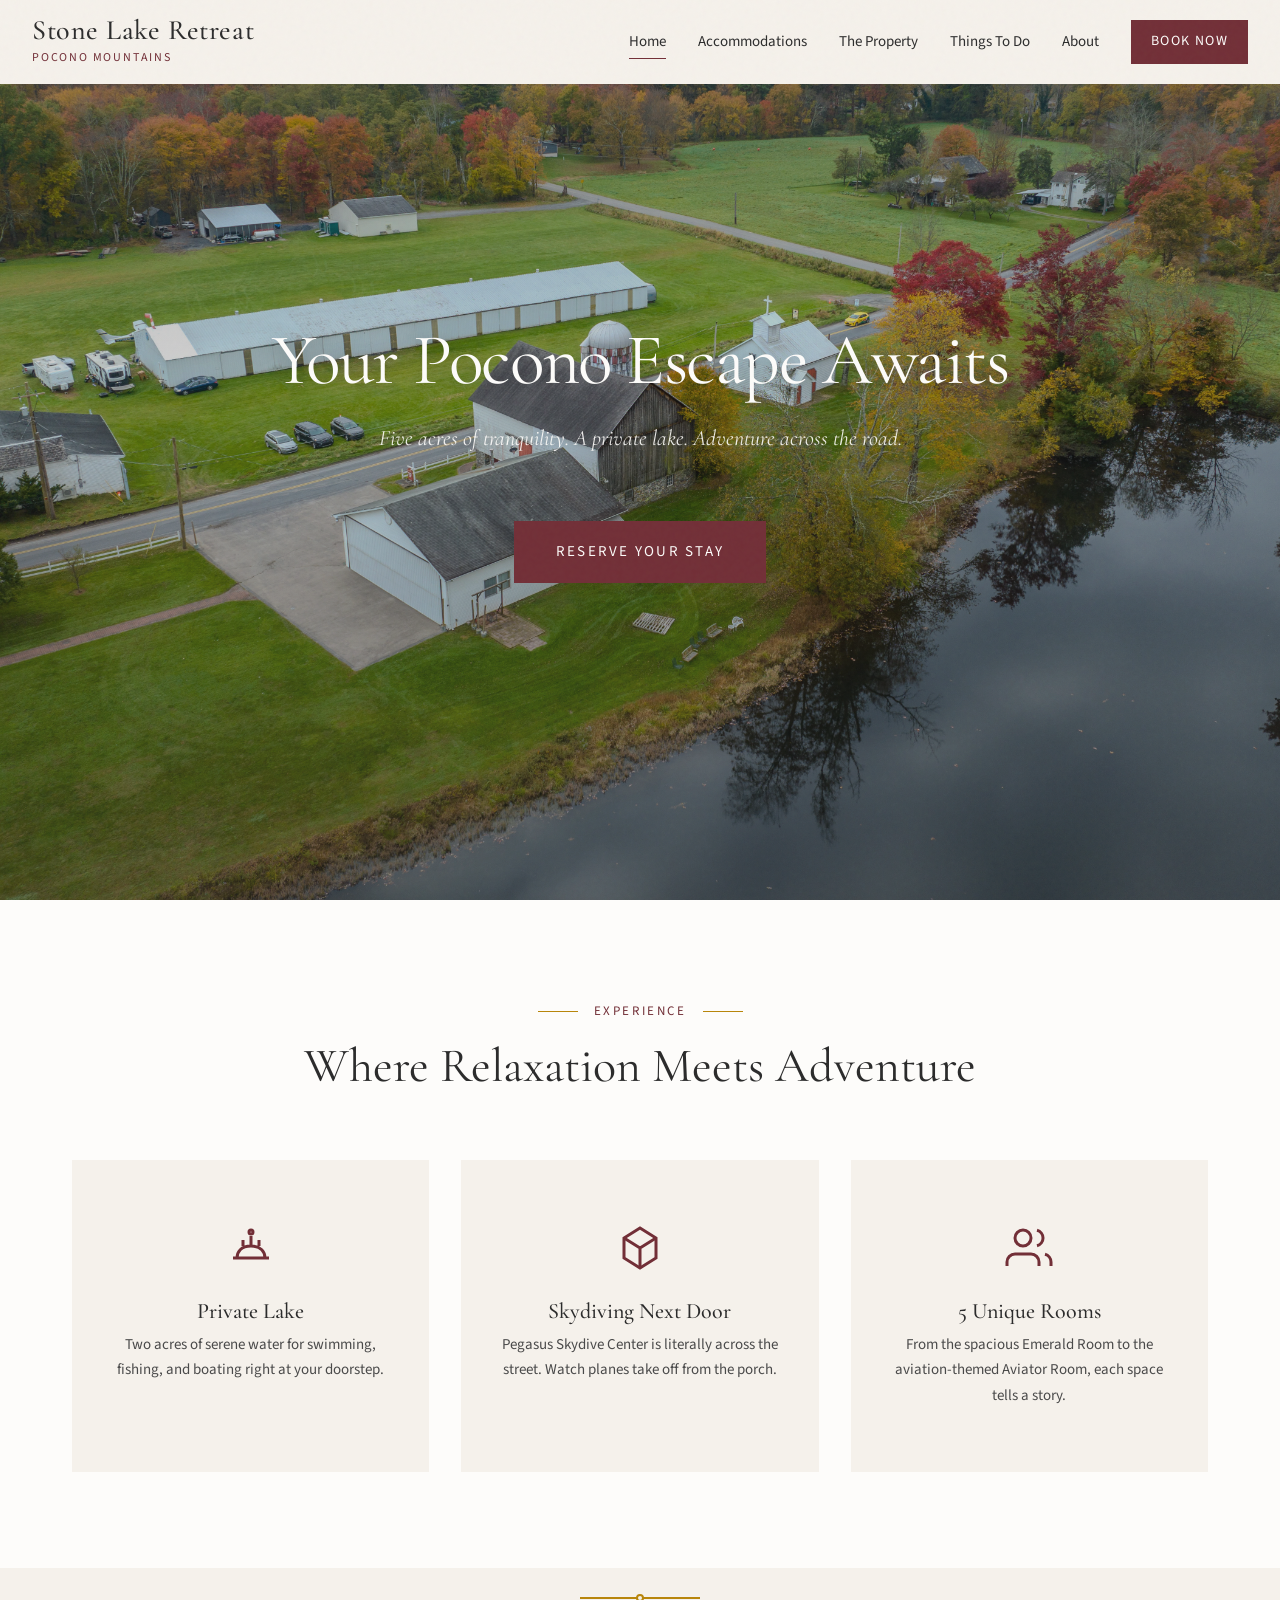
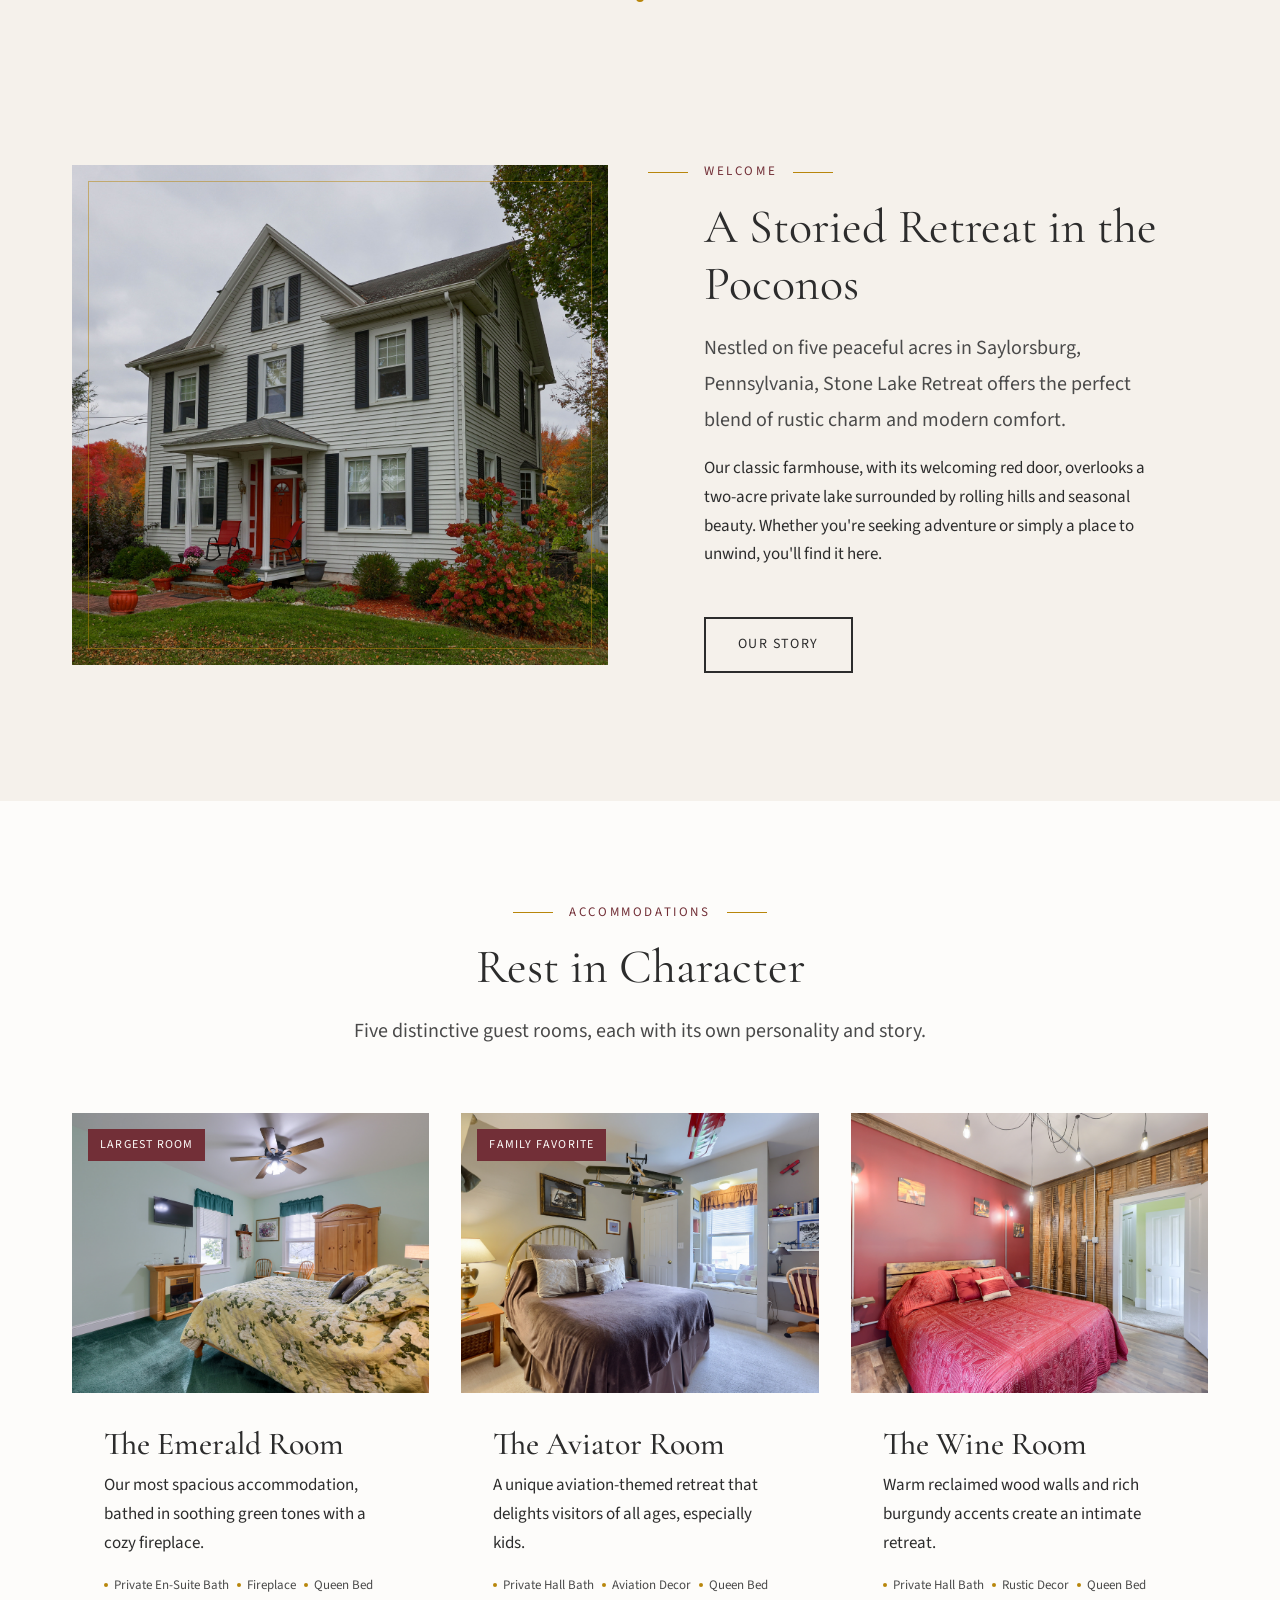
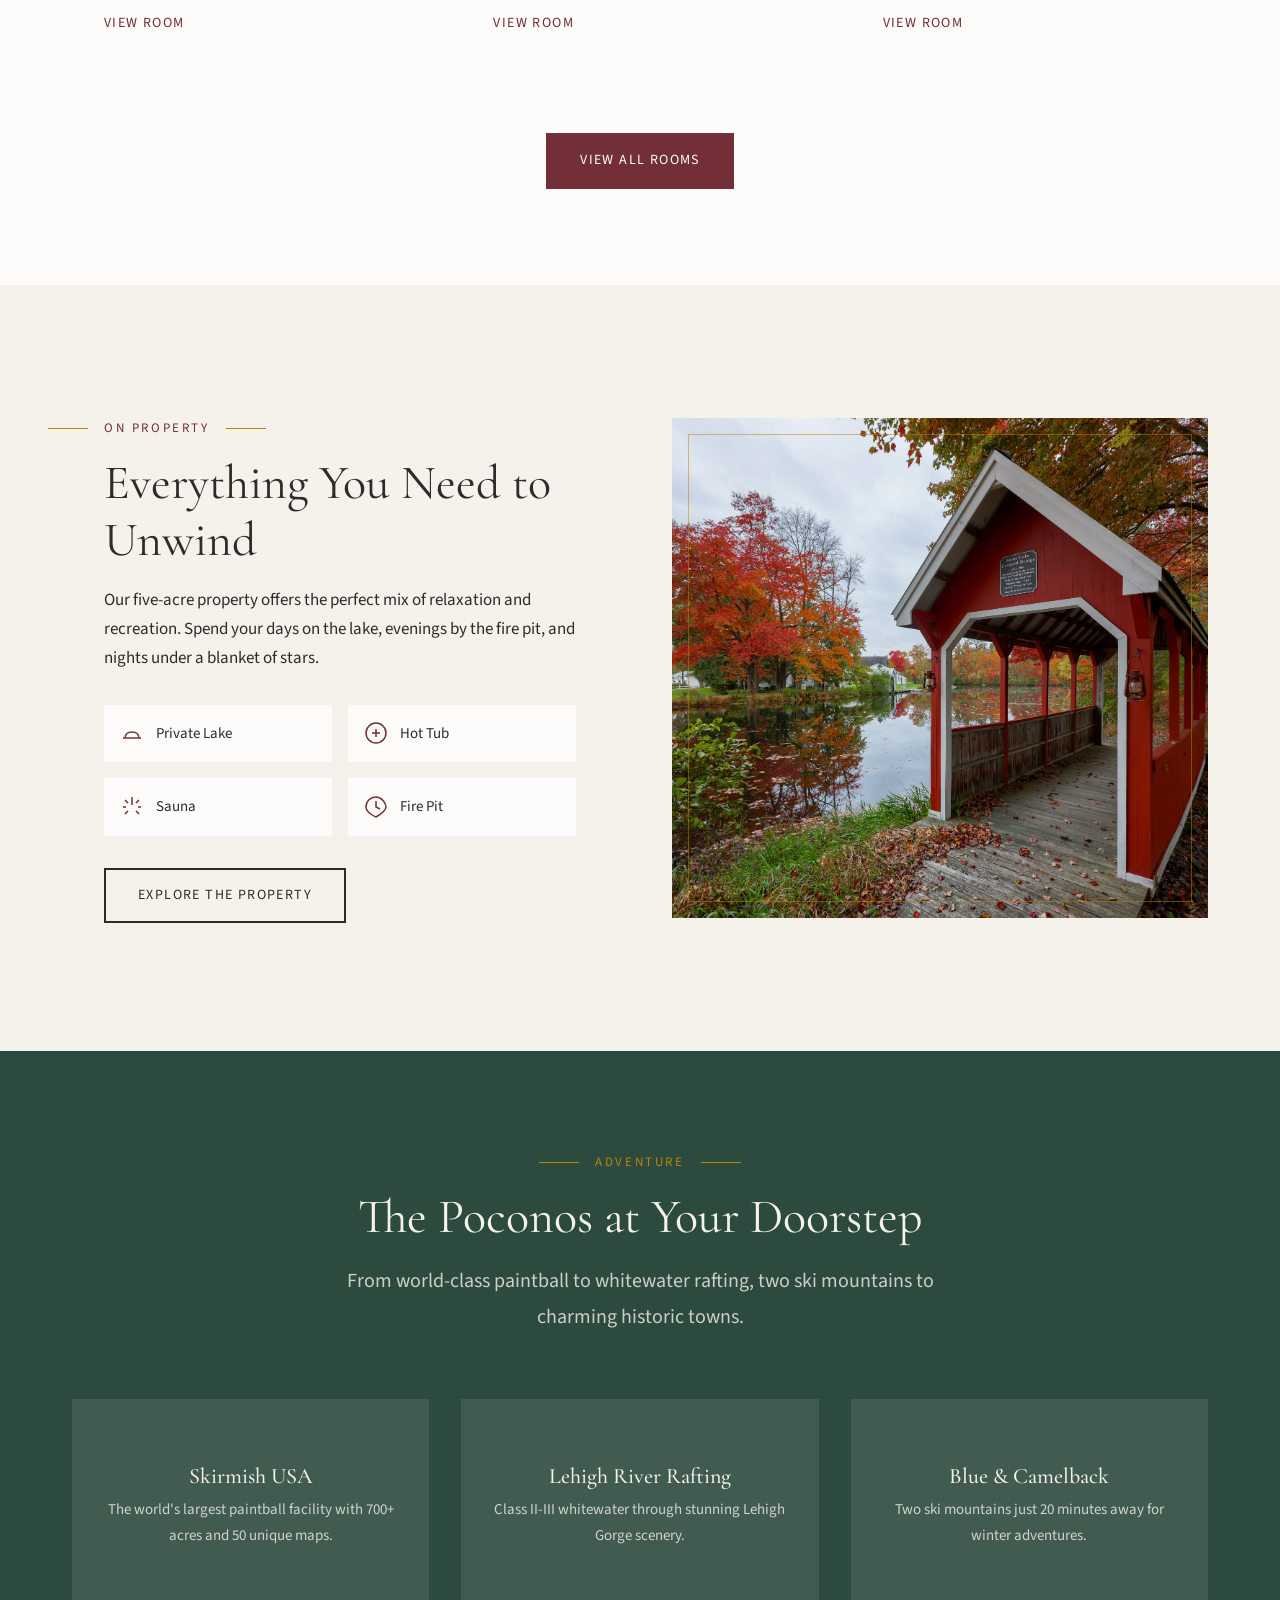
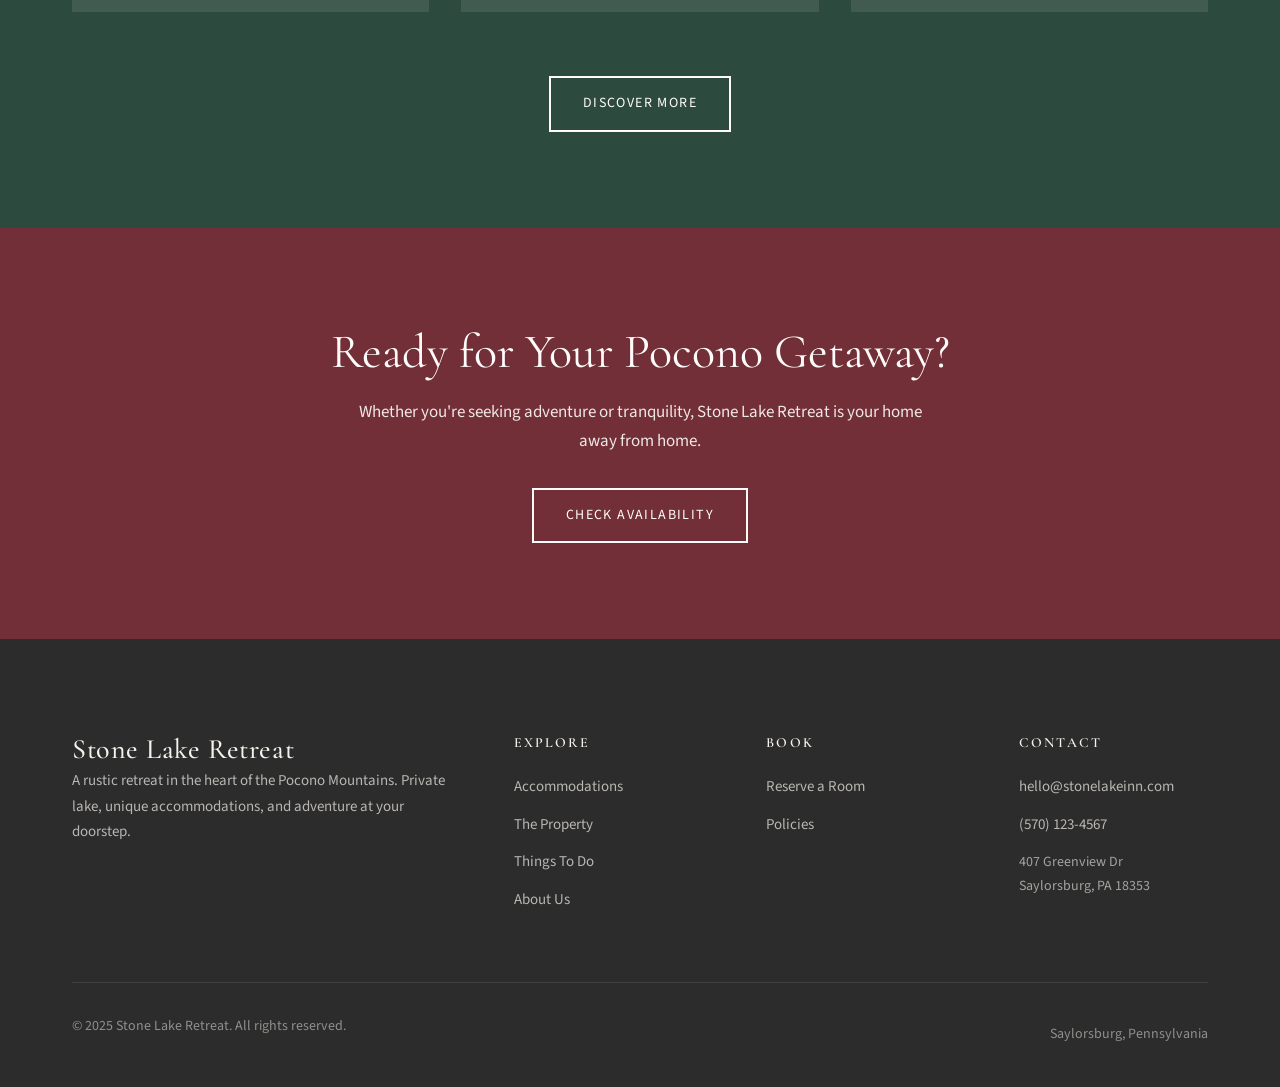
==== index.html @ 1dcf7f30 "Rename to Stone Lake Retreat Updated all references from Stone Lake Inn to Stone Lake Retreat.  Co-A" ====
<!DOCTYPE html>
<html lang="en">
<head>
  <meta charset="UTF-8">
  <meta name="viewport" content="width=device-width, initial-scale=1.0">
  <meta name="description" content="Stone Lake Retreat - A rustic retreat in the Pocono Mountains. Private lake, 5 guest rooms, and adventure at your doorstep. Book your escape today.">
  <title>Stone Lake Retreat | Pocono Mountains Retreat</title>

  <!-- Fonts -->
  <link rel="preconnect" href="https://fonts.googleapis.com">
  <link rel="preconnect" href="https://fonts.gstatic.com" crossorigin>
  <link href="https://fonts.googleapis.com/css2?family=Cormorant+Garamond:ital,wght@0,400;0,500;0,600;1,400;1,500&family=Source+Sans+3:wght@300;400;600&display=swap" rel="stylesheet">

  <!-- Styles -->
  <link rel="stylesheet" href="css/styles.css">

  <!-- Favicon (placeholder) -->
  <link rel="icon" type="image/svg+xml" href="data:image/svg+xml,%3Csvg xmlns='http://www.w3.org/2000/svg' viewBox='0 0 100 100'%3E%3Ccircle cx='50' cy='50' r='40' fill='%23722F37'/%3E%3C/svg%3E">
</head>
<body>

  <!-- Header -->
  <header class="header">
    <div class="header-inner">
      <a href="index.html" class="logo">
        <span class="logo-name">Stone Lake Retreat</span>
        <span class="logo-tagline">Pocono Mountains</span>
      </a>

      <button class="nav-toggle" aria-label="Toggle navigation">
        <span></span>
        <span></span>
        <span></span>
      </button>

      <nav class="nav">
        <a href="index.html" class="nav-link active">Home</a>
        <a href="accommodations.html" class="nav-link">Accommodations</a>
        <a href="property.html" class="nav-link">The Property</a>
        <a href="things-to-do.html" class="nav-link">Things To Do</a>
        <a href="about.html" class="nav-link">About</a>
        <a href="book.html" class="nav-link nav-cta">Book Now</a>
      </nav>
    </div>
  </header>

  <!-- Hero Section -->
  <section class="hero">
    <!-- Replace src with your actual hero image -->
    <img src="images/hero-lake.jpg" alt="Stone Lake Retreat aerial view with private lake and fall foliage" class="hero-image">
    <div class="hero-overlay"></div>

    <div class="hero-content">
      <h1>Your Pocono Escape Awaits</h1>
      <p class="hero-subtitle">Five acres of tranquility. A private lake. Adventure across the road.</p>
      <a href="book.html" class="hero-cta">Reserve Your Stay</a>
    </div>
  </section>

  <!-- Highlights Section -->
  <section class="section highlights">
    <div class="container">
      <div class="section-header reveal">
        <span class="section-label">Experience</span>
        <h2>Where Relaxation Meets Adventure</h2>
      </div>

      <div class="highlights-grid">
        <div class="highlight-card reveal">
          <svg class="highlight-icon" viewBox="0 0 24 24" fill="none" stroke="currentColor" stroke-width="1.5">
            <path d="M3 17h18M5 17c0-3 2-6 7-6s7 3 7 6M8 11V8M12 11V6M16 11V8"/>
            <circle cx="12" cy="4" r="1"/>
          </svg>
          <h3>Private Lake</h3>
          <p>Two acres of serene water for swimming, fishing, and boating right at your doorstep.</p>
        </div>

        <div class="highlight-card reveal">
          <svg class="highlight-icon" viewBox="0 0 24 24" fill="none" stroke="currentColor" stroke-width="1.5">
            <path d="M12 2L4 7v10l8 5 8-5V7l-8-5z"/>
            <path d="M12 22V12M12 12L4 7M12 12l8-5"/>
          </svg>
          <h3>Skydiving Next Door</h3>
          <p>Pegasus Skydive Center is literally across the street. Watch planes take off from the porch.</p>
        </div>

        <div class="highlight-card reveal">
          <svg class="highlight-icon" viewBox="0 0 24 24" fill="none" stroke="currentColor" stroke-width="1.5">
            <path d="M17 21v-2a4 4 0 00-4-4H5a4 4 0 00-4 4v2"/>
            <circle cx="9" cy="7" r="4"/>
            <path d="M23 21v-2a4 4 0 00-3-3.87M16 3.13a4 4 0 010 7.75"/>
          </svg>
          <h3>5 Unique Rooms</h3>
          <p>From the spacious Emerald Room to the aviation-themed Aviator Room, each space tells a story.</p>
        </div>
      </div>
    </div>
  </section>

  <!-- Divider -->
  <div class="divider-wave"></div>

  <!-- About Preview Section -->
  <section class="section">
    <div class="container">
      <div class="two-col">
        <div class="two-col-image reveal">
          <!-- Replace with actual house image -->
          <img src="images/house-front.jpg" alt="Stone Lake Retreat farmhouse with red front door">
        </div>

        <div class="two-col-content reveal">
          <span class="section-label">Welcome</span>
          <h2>A Storied Retreat in the Poconos</h2>
          <p class="lead">Nestled on five peaceful acres in Saylorsburg, Pennsylvania, Stone Lake Retreat offers the perfect blend of rustic charm and modern comfort.</p>
          <p>Our classic farmhouse, with its welcoming red door, overlooks a two-acre private lake surrounded by rolling hills and seasonal beauty. Whether you're seeking adventure or simply a place to unwind, you'll find it here.</p>
          <a href="about.html" class="btn btn-secondary mt-md">Our Story</a>
        </div>
      </div>
    </div>
  </section>

  <!-- Rooms Preview Section -->
  <section class="section" style="background: var(--white);">
    <div class="container">
      <div class="section-header reveal">
        <span class="section-label">Accommodations</span>
        <h2>Rest in Character</h2>
        <p class="lead" style="max-width: 600px; margin: var(--space-sm) auto 0;">Five distinctive guest rooms, each with its own personality and story.</p>
      </div>

      <div class="rooms-grid">
        <!-- Emerald Room -->
        <div class="room-card reveal">
          <div class="room-card-image">
            <img src="images/room-emerald.jpg" alt="The Emerald Room - spacious green-themed room">
            <span class="room-card-badge">Largest Room</span>
          </div>
          <div class="room-card-content">
            <h3>The Emerald Room</h3>
            <p>Our most spacious accommodation, bathed in soothing green tones with a cozy fireplace.</p>
            <div class="room-card-features">
              <span class="room-feature">Private En-Suite Bath</span>
              <span class="room-feature">Fireplace</span>
              <span class="room-feature">Queen Bed</span>
            </div>
            <a href="accommodations.html#emerald" class="room-card-link">View Room</a>
          </div>
        </div>

        <!-- Aviator Room -->
        <div class="room-card reveal">
          <div class="room-card-image">
            <img src="images/room-aviator.jpg" alt="The Aviator Room - aviation-themed room">
            <span class="room-card-badge">Family Favorite</span>
          </div>
          <div class="room-card-content">
            <h3>The Aviator Room</h3>
            <p>A unique aviation-themed retreat that delights visitors of all ages, especially kids.</p>
            <div class="room-card-features">
              <span class="room-feature">Private Hall Bath</span>
              <span class="room-feature">Aviation Decor</span>
              <span class="room-feature">Queen Bed</span>
            </div>
            <a href="accommodations.html#aviator" class="room-card-link">View Room</a>
          </div>
        </div>

        <!-- Wine Room -->
        <div class="room-card reveal">
          <div class="room-card-image">
            <img src="images/room-wine.jpg" alt="The Wine Room - wine-themed room with rustic charm">
          </div>
          <div class="room-card-content">
            <h3>The Wine Room</h3>
            <p>Warm reclaimed wood walls and rich burgundy accents create an intimate retreat.</p>
            <div class="room-card-features">
              <span class="room-feature">Private Hall Bath</span>
              <span class="room-feature">Rustic Decor</span>
              <span class="room-feature">Queen Bed</span>
            </div>
            <a href="accommodations.html#wine" class="room-card-link">View Room</a>
          </div>
        </div>
      </div>

      <div class="text-center mt-lg reveal">
        <a href="accommodations.html" class="btn btn-primary">View All Rooms</a>
      </div>
    </div>
  </section>

  <!-- Amenities Preview -->
  <section class="section">
    <div class="container">
      <div class="two-col" style="direction: rtl;">
        <div class="two-col-image reveal" style="direction: ltr;">
          <!-- Replace with boat dock or lake image -->
          <img src="images/boat-dock.jpg" alt="Red covered boat dock on the private lake">
        </div>

        <div class="two-col-content reveal" style="direction: ltr;">
          <span class="section-label">On Property</span>
          <h2>Everything You Need to Unwind</h2>
          <p>Our five-acre property offers the perfect mix of relaxation and recreation. Spend your days on the lake, evenings by the fire pit, and nights under a blanket of stars.</p>

          <div class="amenities-grid mt-md" style="grid-template-columns: 1fr 1fr;">
            <div class="amenity-item">
              <svg viewBox="0 0 24 24" fill="none" stroke="currentColor" stroke-width="1.5">
                <path d="M3 17h18M5 17c0-3 2-6 7-6s7 3 7 6"/>
              </svg>
              <span>Private Lake</span>
            </div>
            <div class="amenity-item">
              <svg viewBox="0 0 24 24" fill="none" stroke="currentColor" stroke-width="1.5">
                <circle cx="12" cy="12" r="10"/>
                <path d="M8 12h8M12 8v8"/>
              </svg>
              <span>Hot Tub</span>
            </div>
            <div class="amenity-item">
              <svg viewBox="0 0 24 24" fill="none" stroke="currentColor" stroke-width="1.5">
                <path d="M12 2v8M5 5l3 3M19 5l-3 3M3 12h3M18 12h3M5 19l3-3M19 19l-3-3"/>
              </svg>
              <span>Sauna</span>
            </div>
            <div class="amenity-item">
              <svg viewBox="0 0 24 24" fill="none" stroke="currentColor" stroke-width="1.5">
                <path d="M12 2C6.48 2 2 6 2 12s10 10 10 10 10-6 10-10S17.52 2 12 2z"/>
                <path d="M12 6v6l4 2"/>
              </svg>
              <span>Fire Pit</span>
            </div>
          </div>

          <a href="property.html" class="btn btn-secondary mt-md">Explore the Property</a>
        </div>
      </div>
    </div>
  </section>

  <!-- Things To Do Preview -->
  <section class="section" style="background: var(--forest); color: var(--cream);">
    <div class="container">
      <div class="section-header reveal">
        <span class="section-label" style="color: var(--gold);">Adventure</span>
        <h2 style="color: var(--cream);">The Poconos at Your Doorstep</h2>
        <p class="lead" style="color: rgba(245,241,235,0.8); max-width: 600px; margin: var(--space-sm) auto 0;">From world-class paintball to whitewater rafting, two ski mountains to charming historic towns.</p>
      </div>

      <div class="highlights-grid reveal">
        <div class="highlight-card" style="background: rgba(245,241,235,0.1);">
          <h3 style="color: var(--cream);">Skirmish USA</h3>
          <p style="color: rgba(245,241,235,0.8);">The world's largest paintball facility with 700+ acres and 50 unique maps.</p>
        </div>
        <div class="highlight-card" style="background: rgba(245,241,235,0.1);">
          <h3 style="color: var(--cream);">Lehigh River Rafting</h3>
          <p style="color: rgba(245,241,235,0.8);">Class II-III whitewater through stunning Lehigh Gorge scenery.</p>
        </div>
        <div class="highlight-card" style="background: rgba(245,241,235,0.1);">
          <h3 style="color: var(--cream);">Blue & Camelback</h3>
          <p style="color: rgba(245,241,235,0.8);">Two ski mountains just 20 minutes away for winter adventures.</p>
        </div>
      </div>

      <div class="text-center mt-lg reveal">
        <a href="things-to-do.html" class="btn btn-outline-white">Discover More</a>
      </div>
    </div>
  </section>

  <!-- CTA Banner -->
  <section class="cta-banner">
    <div class="container reveal">
      <h2>Ready for Your Pocono Getaway?</h2>
      <p>Whether you're seeking adventure or tranquility, Stone Lake Retreat is your home away from home.</p>
      <a href="book.html" class="btn btn-outline-white">Check Availability</a>
    </div>
  </section>

  <!-- Footer -->
  <footer class="footer">
    <div class="container">
      <div class="footer-grid">
        <div class="footer-brand">
          <span class="logo-name">Stone Lake Retreat</span>
          <p>A rustic retreat in the heart of the Pocono Mountains. Private lake, unique accommodations, and adventure at your doorstep.</p>
        </div>

        <div class="footer-col">
          <h4>Explore</h4>
          <a href="accommodations.html">Accommodations</a>
          <a href="property.html">The Property</a>
          <a href="things-to-do.html">Things To Do</a>
          <a href="about.html">About Us</a>
        </div>

        <div class="footer-col">
          <h4>Book</h4>
          <a href="book.html">Reserve a Room</a>
          <a href="book.html#policies">Policies</a>
        </div>

        <div class="footer-col">
          <h4>Contact</h4>
          <a href="mailto:hello@stonelakeinn.com">hello@stonelakeinn.com</a>
          <a href="tel:+15701234567">(570) 123-4567</a>
          <p style="margin-top: 0.5rem; font-size: 0.875rem; color: rgba(245,241,235,0.6);">
            407 Greenview Dr<br>
            Saylorsburg, PA 18353
          </p>
        </div>
      </div>

      <div class="footer-bottom">
        <p>&copy; 2025 Stone Lake Retreat. All rights reserved.</p>
        <p>Saylorsburg, Pennsylvania</p>
      </div>
    </div>
  </footer>

  <!-- Scripts -->
  <script src="js/main.js"></script>
</body>
</html>
---- css/styles.css ----
/* ============================================
   STONE LAKE INN - Main Stylesheet
   A rustic, refined B&B in the Poconos
   ============================================ */

/* ---------- CSS Custom Properties ---------- */
:root {
  /* Colors */
  --burgundy: #722F37;
  --burgundy-dark: #5a252c;
  --burgundy-light: #8a3a44;
  --forest: #2D4A3E;
  --forest-light: #3d6352;
  --cream: #F5F1EB;
  --cream-dark: #E8E2D9;
  --charcoal: #2C2C2C;
  --charcoal-light: #4a4a4a;
  --gold: #B8860B;
  --gold-light: #d4a017;
  --white: #FDFCFA;

  /* Typography */
  --font-display: 'Cormorant Garamond', Georgia, serif;
  --font-body: 'Source Sans 3', -apple-system, sans-serif;

  /* Spacing */
  --space-xs: 0.5rem;
  --space-sm: 1rem;
  --space-md: 2rem;
  --space-lg: 4rem;
  --space-xl: 6rem;
  --space-2xl: 8rem;

  /* Transitions */
  --transition-fast: 0.2s ease;
  --transition-medium: 0.4s ease;
  --transition-slow: 0.6s ease;

  /* Shadows */
  --shadow-subtle: 0 2px 8px rgba(44, 44, 44, 0.08);
  --shadow-medium: 0 4px 20px rgba(44, 44, 44, 0.12);
  --shadow-strong: 0 8px 40px rgba(44, 44, 44, 0.16);
}

/* ---------- Reset & Base ---------- */
*, *::before, *::after {
  box-sizing: border-box;
  margin: 0;
  padding: 0;
}

html {
  scroll-behavior: smooth;
  font-size: 16px;
}

body {
  font-family: var(--font-body);
  font-size: 1.0625rem;
  line-height: 1.7;
  color: var(--charcoal);
  background-color: var(--cream);
  -webkit-font-smoothing: antialiased;
  -moz-osx-font-smoothing: grayscale;
}

/* Subtle paper texture overlay */
body::before {
  content: '';
  position: fixed;
  top: 0;
  left: 0;
  width: 100%;
  height: 100%;
  pointer-events: none;
  opacity: 0.03;
  z-index: 9999;
  background-image: url("data:image/svg+xml,%3Csvg viewBox='0 0 200 200' xmlns='http://www.w3.org/2000/svg'%3E%3Cfilter id='noise'%3E%3CfeTurbulence type='fractalNoise' baseFrequency='0.85' numOctaves='4' stitchTiles='stitch'/%3E%3C/filter%3E%3Crect width='100%' height='100%' filter='url(%23noise)'/%3E%3C/svg%3E");
}

img {
  max-width: 100%;
  height: auto;
  display: block;
}

a {
  color: var(--burgundy);
  text-decoration: none;
  transition: color var(--transition-fast);
}

a:hover {
  color: var(--burgundy-dark);
}

/* ---------- Typography ---------- */
h1, h2, h3, h4, h5, h6 {
  font-family: var(--font-display);
  font-weight: 500;
  line-height: 1.2;
  color: var(--charcoal);
}

h1 {
  font-size: clamp(2.5rem, 6vw, 4.5rem);
  font-weight: 400;
  letter-spacing: -0.02em;
}

h2 {
  font-size: clamp(2rem, 4vw, 3rem);
  font-weight: 400;
}

h3 {
  font-size: clamp(1.5rem, 3vw, 2rem);
}

h4 {
  font-size: 1.25rem;
  font-weight: 600;
}

p {
  margin-bottom: 1rem;
}

p:last-child {
  margin-bottom: 0;
}

.lead {
  font-size: 1.25rem;
  line-height: 1.8;
  color: var(--charcoal-light);
}

.small {
  font-size: 0.875rem;
}

.accent-text {
  font-family: var(--font-display);
  font-style: italic;
  color: var(--burgundy);
}

/* ---------- Layout Utilities ---------- */
.container {
  width: 100%;
  max-width: 1200px;
  margin: 0 auto;
  padding: 0 var(--space-md);
}

.container-narrow {
  max-width: 800px;
}

.container-wide {
  max-width: 1400px;
}

.section {
  padding: var(--space-xl) 0;
}

.section-lg {
  padding: var(--space-2xl) 0;
}

/* ---------- Header & Navigation ---------- */
.header {
  position: fixed;
  top: 0;
  left: 0;
  right: 0;
  z-index: 1000;
  background: var(--cream);
  transition: all var(--transition-medium);
}

.header.scrolled {
  background: rgba(245, 241, 235, 0.95);
  backdrop-filter: blur(10px);
  box-shadow: var(--shadow-subtle);
}

.header-inner {
  display: flex;
  align-items: center;
  justify-content: space-between;
  padding: var(--space-sm) var(--space-md);
  max-width: 1400px;
  margin: 0 auto;
}

.logo {
  display: flex;
  flex-direction: column;
  text-decoration: none;
}

.logo-name {
  font-family: var(--font-display);
  font-size: 1.75rem;
  font-weight: 500;
  color: var(--charcoal);
  letter-spacing: 0.02em;
  line-height: 1;
}

.logo-tagline {
  font-size: 0.75rem;
  text-transform: uppercase;
  letter-spacing: 0.15em;
  color: var(--burgundy);
  margin-top: 0.25rem;
}

.nav {
  display: flex;
  align-items: center;
  gap: var(--space-md);
}

.nav-link {
  font-size: 0.9375rem;
  color: var(--charcoal);
  text-decoration: none;
  position: relative;
  padding: 0.25rem 0;
}

.nav-link::after {
  content: '';
  position: absolute;
  bottom: 0;
  left: 0;
  width: 0;
  height: 1px;
  background: var(--burgundy);
  transition: width var(--transition-medium);
}

.nav-link:hover::after,
.nav-link.active::after {
  width: 100%;
}

.nav-link:hover {
  color: var(--burgundy);
}

.nav-cta {
  background: var(--burgundy);
  color: var(--white) !important;
  padding: 0.625rem 1.25rem;
  font-size: 0.875rem;
  text-transform: uppercase;
  letter-spacing: 0.1em;
  transition: all var(--transition-fast);
}

.nav-cta::after {
  display: none;
}

.nav-cta:hover {
  background: var(--burgundy-dark);
  color: var(--white) !important;
}

/* Mobile Navigation */
.nav-toggle {
  display: none;
  flex-direction: column;
  gap: 5px;
  background: none;
  border: none;
  cursor: pointer;
  padding: 0.5rem;
}

.nav-toggle span {
  width: 24px;
  height: 2px;
  background: var(--charcoal);
  transition: all var(--transition-fast);
}

@media (max-width: 900px) {
  .nav-toggle {
    display: flex;
  }

  .nav {
    position: fixed;
    top: 0;
    right: -100%;
    width: 280px;
    height: 100vh;
    background: var(--cream);
    flex-direction: column;
    justify-content: center;
    gap: var(--space-md);
    transition: right var(--transition-medium);
    box-shadow: var(--shadow-strong);
  }

  .nav.active {
    right: 0;
  }

  .nav-link {
    font-size: 1.25rem;
  }
}

/* ---------- Hero Section ---------- */
.hero {
  position: relative;
  min-height: 100vh;
  display: flex;
  align-items: center;
  justify-content: center;
  overflow: hidden;
  background: var(--charcoal);
}

.hero-image {
  position: absolute;
  top: 0;
  left: 0;
  width: 100%;
  height: 100%;
  object-fit: cover;
  opacity: 0.85;
}

.hero-overlay {
  position: absolute;
  top: 0;
  left: 0;
  width: 100%;
  height: 100%;
  background: linear-gradient(
    to bottom,
    rgba(44, 44, 44, 0.3) 0%,
    rgba(44, 44, 44, 0.1) 40%,
    rgba(44, 44, 44, 0.4) 100%
  );
}

.hero-content {
  position: relative;
  z-index: 10;
  text-align: center;
  color: var(--white);
  padding: var(--space-md);
  max-width: 900px;
}

.hero-content h1 {
  color: var(--white);
  margin-bottom: var(--space-sm);
  text-shadow: 0 2px 20px rgba(0, 0, 0, 0.3);
}

.hero-subtitle {
  font-family: var(--font-display);
  font-size: 1.375rem;
  font-style: italic;
  opacity: 0.9;
  margin-bottom: var(--space-lg);
}

.hero-cta {
  display: inline-block;
  background: var(--burgundy);
  color: var(--white);
  padding: 1rem 2.5rem;
  font-size: 0.9375rem;
  text-transform: uppercase;
  letter-spacing: 0.15em;
  transition: all var(--transition-fast);
  border: 2px solid var(--burgundy);
}

.hero-cta:hover {
  background: transparent;
  color: var(--white);
  border-color: var(--white);
}

/* Page Hero (smaller) */
.page-hero {
  min-height: 50vh;
  padding-top: 80px;
}

.page-hero .hero-content {
  padding-top: var(--space-lg);
}

/* ---------- Section Divider (Lake Wave) ---------- */
.divider-wave {
  width: 100%;
  height: 60px;
  background: var(--cream);
  position: relative;
  overflow: hidden;
}

.divider-wave::before {
  content: '';
  position: absolute;
  top: 50%;
  left: 50%;
  transform: translate(-50%, -50%);
  width: 120px;
  height: 2px;
  background: var(--gold);
}

.divider-wave::after {
  content: '';
  position: absolute;
  top: 50%;
  left: 50%;
  transform: translate(-50%, -50%);
  width: 8px;
  height: 8px;
  background: var(--cream);
  border: 2px solid var(--gold);
  border-radius: 50%;
}

/* Decorative line with text */
.section-header {
  text-align: center;
  margin-bottom: var(--space-lg);
}

.section-label {
  display: inline-block;
  font-size: 0.8125rem;
  text-transform: uppercase;
  letter-spacing: 0.2em;
  color: var(--burgundy);
  margin-bottom: var(--space-sm);
  position: relative;
}

.section-label::before,
.section-label::after {
  content: '';
  position: absolute;
  top: 50%;
  width: 40px;
  height: 1px;
  background: var(--gold);
}

.section-label::before {
  right: calc(100% + 1rem);
}

.section-label::after {
  left: calc(100% + 1rem);
}

/* ---------- Highlights Grid ---------- */
.highlights {
  background: var(--white);
}

.highlights-grid {
  display: grid;
  grid-template-columns: repeat(3, 1fr);
  gap: var(--space-md);
}

@media (max-width: 768px) {
  .highlights-grid {
    grid-template-columns: 1fr;
  }
}

.highlight-card {
  text-align: center;
  padding: var(--space-lg) var(--space-md);
  background: var(--cream);
  transition: all var(--transition-medium);
}

.highlight-card:hover {
  transform: translateY(-4px);
  box-shadow: var(--shadow-medium);
}

.highlight-icon {
  width: 48px;
  height: 48px;
  margin: 0 auto var(--space-sm);
  color: var(--burgundy);
}

.highlight-card h3 {
  font-size: 1.375rem;
  margin-bottom: var(--space-xs);
}

.highlight-card p {
  color: var(--charcoal-light);
  font-size: 0.9375rem;
}

/* ---------- Two Column Section ---------- */
.two-col {
  display: grid;
  grid-template-columns: 1fr 1fr;
  gap: var(--space-lg);
  align-items: center;
}

@media (max-width: 900px) {
  .two-col {
    grid-template-columns: 1fr;
  }
}

.two-col-image {
  position: relative;
  overflow: hidden;
}

.two-col-image img {
  width: 100%;
  height: 500px;
  object-fit: cover;
}

.two-col-image::after {
  content: '';
  position: absolute;
  top: var(--space-sm);
  left: var(--space-sm);
  right: var(--space-sm);
  bottom: var(--space-sm);
  border: 1px solid var(--gold);
  pointer-events: none;
  opacity: 0.5;
}

.two-col-content {
  padding: var(--space-md);
}

.two-col-content h2 {
  margin-bottom: var(--space-sm);
}

/* ---------- Room Cards ---------- */
.rooms-grid {
  display: grid;
  grid-template-columns: repeat(auto-fit, minmax(350px, 1fr));
  gap: var(--space-md);
}

.room-card {
  background: var(--white);
  overflow: hidden;
  transition: all var(--transition-medium);
  position: relative;
}

.room-card:hover {
  box-shadow: var(--shadow-strong);
}

.room-card-image {
  position: relative;
  height: 280px;
  overflow: hidden;
}

.room-card-image img {
  width: 100%;
  height: 100%;
  object-fit: cover;
  transition: transform var(--transition-slow);
}

.room-card:hover .room-card-image img {
  transform: scale(1.05);
}

.room-card-badge {
  position: absolute;
  top: var(--space-sm);
  left: var(--space-sm);
  background: var(--burgundy);
  color: var(--white);
  font-size: 0.75rem;
  text-transform: uppercase;
  letter-spacing: 0.1em;
  padding: 0.375rem 0.75rem;
}

.room-card-content {
  padding: var(--space-md);
}

.room-card h3 {
  margin-bottom: var(--space-xs);
}

.room-card-features {
  display: flex;
  flex-wrap: wrap;
  gap: var(--space-xs);
  margin-top: var(--space-sm);
}

.room-feature {
  font-size: 0.8125rem;
  color: var(--charcoal-light);
  display: flex;
  align-items: center;
  gap: 0.375rem;
}

.room-feature::before {
  content: '';
  width: 4px;
  height: 4px;
  background: var(--gold);
  border-radius: 50%;
}

.room-card-link {
  display: inline-block;
  margin-top: var(--space-sm);
  font-size: 0.875rem;
  text-transform: uppercase;
  letter-spacing: 0.1em;
  color: var(--burgundy);
  border-bottom: 1px solid transparent;
}

.room-card-link:hover {
  border-bottom-color: var(--burgundy);
}

/* ---------- Image Gallery ---------- */
.gallery-grid {
  display: grid;
  grid-template-columns: repeat(3, 1fr);
  gap: var(--space-sm);
}

@media (max-width: 768px) {
  .gallery-grid {
    grid-template-columns: repeat(2, 1fr);
  }
}

.gallery-item {
  position: relative;
  aspect-ratio: 4/3;
  overflow: hidden;
  cursor: pointer;
}

.gallery-item.featured {
  grid-column: span 2;
  grid-row: span 2;
  aspect-ratio: auto;
}

.gallery-item img {
  width: 100%;
  height: 100%;
  object-fit: cover;
  transition: transform var(--transition-slow);
}

.gallery-item:hover img {
  transform: scale(1.08);
}

.gallery-item-overlay {
  position: absolute;
  inset: 0;
  background: rgba(114, 47, 55, 0.8);
  display: flex;
  align-items: center;
  justify-content: center;
  opacity: 0;
  transition: opacity var(--transition-medium);
}

.gallery-item:hover .gallery-item-overlay {
  opacity: 1;
}

.gallery-item-overlay span {
  color: var(--white);
  font-family: var(--font-display);
  font-size: 1.25rem;
  font-style: italic;
}

/* ---------- Activities Section ---------- */
.activities-list {
  display: grid;
  grid-template-columns: repeat(2, 1fr);
  gap: var(--space-md);
}

@media (max-width: 768px) {
  .activities-list {
    grid-template-columns: 1fr;
  }
}

.activity-item {
  display: flex;
  gap: var(--space-md);
  padding: var(--space-md);
  background: var(--white);
  transition: all var(--transition-medium);
}

.activity-item:hover {
  box-shadow: var(--shadow-medium);
}

.activity-icon {
  flex-shrink: 0;
  width: 60px;
  height: 60px;
  background: var(--cream);
  display: flex;
  align-items: center;
  justify-content: center;
  color: var(--burgundy);
}

.activity-content h4 {
  margin-bottom: 0.25rem;
}

.activity-content p {
  font-size: 0.9375rem;
  color: var(--charcoal-light);
}

.activity-distance {
  font-size: 0.8125rem;
  color: var(--forest);
  font-weight: 600;
  margin-top: 0.5rem;
}

/* ---------- Booking Form ---------- */
.booking-section {
  background: var(--white);
}

.booking-form {
  max-width: 700px;
  margin: 0 auto;
}

.form-row {
  display: grid;
  grid-template-columns: 1fr 1fr;
  gap: var(--space-md);
}

@media (max-width: 600px) {
  .form-row {
    grid-template-columns: 1fr;
  }
}

.form-group {
  margin-bottom: var(--space-md);
}

.form-group label {
  display: block;
  font-size: 0.875rem;
  text-transform: uppercase;
  letter-spacing: 0.1em;
  margin-bottom: 0.5rem;
  color: var(--charcoal);
}

.form-group input,
.form-group select,
.form-group textarea {
  width: 100%;
  padding: 0.875rem 1rem;
  font-family: var(--font-body);
  font-size: 1rem;
  border: 1px solid var(--cream-dark);
  background: var(--cream);
  color: var(--charcoal);
  transition: all var(--transition-fast);
}

.form-group input:focus,
.form-group select:focus,
.form-group textarea:focus {
  outline: none;
  border-color: var(--burgundy);
  background: var(--white);
}

.form-group textarea {
  min-height: 150px;
  resize: vertical;
}

.form-submit {
  display: inline-block;
  background: var(--burgundy);
  color: var(--white);
  padding: 1rem 3rem;
  font-family: var(--font-body);
  font-size: 0.9375rem;
  text-transform: uppercase;
  letter-spacing: 0.15em;
  border: 2px solid var(--burgundy);
  cursor: pointer;
  transition: all var(--transition-fast);
}

.form-submit:hover {
  background: transparent;
  color: var(--burgundy);
}

/* ---------- Amenities List ---------- */
.amenities-grid {
  display: grid;
  grid-template-columns: repeat(4, 1fr);
  gap: var(--space-sm);
}

@media (max-width: 900px) {
  .amenities-grid {
    grid-template-columns: repeat(2, 1fr);
  }
}

.amenity-item {
  display: flex;
  align-items: center;
  gap: 0.75rem;
  padding: var(--space-sm);
  background: var(--white);
}

.amenity-item svg {
  width: 24px;
  height: 24px;
  color: var(--burgundy);
  flex-shrink: 0;
}

.amenity-item span {
  font-size: 0.9375rem;
}

/* ---------- FAQ Accordion ---------- */
.faq-list {
  max-width: 800px;
  margin: 0 auto;
}

.faq-item {
  border-bottom: 1px solid var(--cream-dark);
}

.faq-question {
  width: 100%;
  display: flex;
  justify-content: space-between;
  align-items: center;
  padding: var(--space-md) 0;
  background: none;
  border: none;
  cursor: pointer;
  text-align: left;
  font-family: var(--font-display);
  font-size: 1.25rem;
  color: var(--charcoal);
  transition: color var(--transition-fast);
}

.faq-question:hover {
  color: var(--burgundy);
}

.faq-question svg {
  width: 20px;
  height: 20px;
  transition: transform var(--transition-fast);
}

.faq-item.active .faq-question svg {
  transform: rotate(45deg);
}

.faq-answer {
  max-height: 0;
  overflow: hidden;
  transition: max-height var(--transition-medium);
}

.faq-item.active .faq-answer {
  max-height: 500px;
}

.faq-answer-inner {
  padding-bottom: var(--space-md);
  color: var(--charcoal-light);
}

/* ---------- Contact Info ---------- */
.contact-grid {
  display: grid;
  grid-template-columns: 1fr 1fr;
  gap: var(--space-lg);
}

@media (max-width: 768px) {
  .contact-grid {
    grid-template-columns: 1fr;
  }
}

.contact-info-item {
  display: flex;
  gap: var(--space-sm);
  margin-bottom: var(--space-md);
}

.contact-info-item svg {
  width: 24px;
  height: 24px;
  color: var(--burgundy);
  flex-shrink: 0;
  margin-top: 0.25rem;
}

.contact-info-item h4 {
  margin-bottom: 0.25rem;
}

.contact-info-item p,
.contact-info-item a {
  color: var(--charcoal-light);
}

/* ---------- Footer ---------- */
.footer {
  background: var(--charcoal);
  color: var(--cream);
  padding: var(--space-xl) 0 var(--space-md);
}

.footer-grid {
  display: grid;
  grid-template-columns: 2fr 1fr 1fr 1fr;
  gap: var(--space-lg);
  margin-bottom: var(--space-lg);
}

@media (max-width: 900px) {
  .footer-grid {
    grid-template-columns: 1fr 1fr;
  }
}

@media (max-width: 600px) {
  .footer-grid {
    grid-template-columns: 1fr;
  }
}

.footer-brand .logo-name {
  color: var(--cream);
  margin-bottom: var(--space-sm);
}

.footer-brand p {
  color: rgba(245, 241, 235, 0.7);
  font-size: 0.9375rem;
}

.footer-col h4 {
  color: var(--cream);
  font-size: 0.875rem;
  text-transform: uppercase;
  letter-spacing: 0.15em;
  margin-bottom: var(--space-sm);
}

.footer-col a {
  display: block;
  color: rgba(245, 241, 235, 0.7);
  padding: 0.375rem 0;
  font-size: 0.9375rem;
  transition: color var(--transition-fast);
}

.footer-col a:hover {
  color: var(--cream);
}

.footer-bottom {
  padding-top: var(--space-md);
  border-top: 1px solid rgba(245, 241, 235, 0.1);
  display: flex;
  justify-content: space-between;
  align-items: center;
  flex-wrap: wrap;
  gap: var(--space-sm);
}

.footer-bottom p {
  font-size: 0.875rem;
  color: rgba(245, 241, 235, 0.5);
}

/* ---------- Buttons ---------- */
.btn {
  display: inline-block;
  padding: 0.875rem 2rem;
  font-size: 0.875rem;
  text-transform: uppercase;
  letter-spacing: 0.1em;
  text-decoration: none;
  transition: all var(--transition-fast);
  cursor: pointer;
  border: none;
}

.btn-primary {
  background: var(--burgundy);
  color: var(--white);
  border: 2px solid var(--burgundy);
}

.btn-primary:hover {
  background: transparent;
  color: var(--burgundy);
}

.btn-secondary {
  background: transparent;
  color: var(--charcoal);
  border: 2px solid var(--charcoal);
}

.btn-secondary:hover {
  background: var(--charcoal);
  color: var(--white);
}

.btn-outline-white {
  background: transparent;
  color: var(--white);
  border: 2px solid var(--white);
}

.btn-outline-white:hover {
  background: var(--white);
  color: var(--charcoal);
}

/* ---------- Utility Classes ---------- */
.text-center { text-align: center; }
.text-left { text-align: left; }
.text-right { text-align: right; }

.mb-0 { margin-bottom: 0; }
.mb-sm { margin-bottom: var(--space-sm); }
.mb-md { margin-bottom: var(--space-md); }
.mb-lg { margin-bottom: var(--space-lg); }

.mt-0 { margin-top: 0; }
.mt-sm { margin-top: var(--space-sm); }
.mt-md { margin-top: var(--space-md); }
.mt-lg { margin-top: var(--space-lg); }

/* ---------- Image Placeholder ---------- */
.img-placeholder {
  background: linear-gradient(135deg, var(--cream-dark) 0%, var(--cream) 100%);
  display: flex;
  align-items: center;
  justify-content: center;
  color: var(--charcoal-light);
  font-size: 0.875rem;
  text-transform: uppercase;
  letter-spacing: 0.1em;
}

/* ---------- Animations ---------- */
@keyframes fadeInUp {
  from {
    opacity: 0;
    transform: translateY(30px);
  }
  to {
    opacity: 1;
    transform: translateY(0);
  }
}

@keyframes fadeIn {
  from { opacity: 0; }
  to { opacity: 1; }
}

.animate-fade-in {
  animation: fadeIn 0.8s ease forwards;
}

.animate-fade-in-up {
  animation: fadeInUp 0.8s ease forwards;
}

.animate-delay-1 { animation-delay: 0.1s; }
.animate-delay-2 { animation-delay: 0.2s; }
.animate-delay-3 { animation-delay: 0.3s; }
.animate-delay-4 { animation-delay: 0.4s; }

/* Scroll reveal */
.reveal {
  opacity: 0;
  transform: translateY(30px);
  transition: all 0.8s ease;
}

.reveal.visible {
  opacity: 1;
  transform: translateY(0);
}

/* ---------- Room Detail Page ---------- */
.room-detail-hero {
  display: grid;
  grid-template-columns: 1.5fr 1fr;
  gap: var(--space-md);
  margin-bottom: var(--space-lg);
}

@media (max-width: 900px) {
  .room-detail-hero {
    grid-template-columns: 1fr;
  }
}

.room-main-image {
  aspect-ratio: 4/3;
  overflow: hidden;
}

.room-main-image img {
  width: 100%;
  height: 100%;
  object-fit: cover;
}

.room-thumbnails {
  display: grid;
  grid-template-columns: 1fr 1fr;
  gap: var(--space-sm);
}

.room-thumbnail {
  aspect-ratio: 4/3;
  overflow: hidden;
  cursor: pointer;
}

.room-thumbnail img {
  width: 100%;
  height: 100%;
  object-fit: cover;
  transition: transform var(--transition-medium);
}

.room-thumbnail:hover img {
  transform: scale(1.05);
}

/* ---------- CTA Banner ---------- */
.cta-banner {
  background: var(--burgundy);
  color: var(--white);
  text-align: center;
  padding: var(--space-xl) var(--space-md);
}

.cta-banner h2 {
  color: var(--white);
  margin-bottom: var(--space-sm);
}

.cta-banner p {
  opacity: 0.9;
  max-width: 600px;
  margin: 0 auto var(--space-md);
}

/* ---------- Map Section ---------- */
.map-container {
  height: 400px;
  background: var(--cream-dark);
  position: relative;
}

.map-container iframe {
  width: 100%;
  height: 100%;
  border: none;
}

/* ---------- Print Styles ---------- */
@media print {
  .header,
  .footer,
  .nav-toggle {
    display: none;
  }

  body {
    background: white;
  }

  .hero {
    min-height: auto;
    padding: 2rem;
  }
}
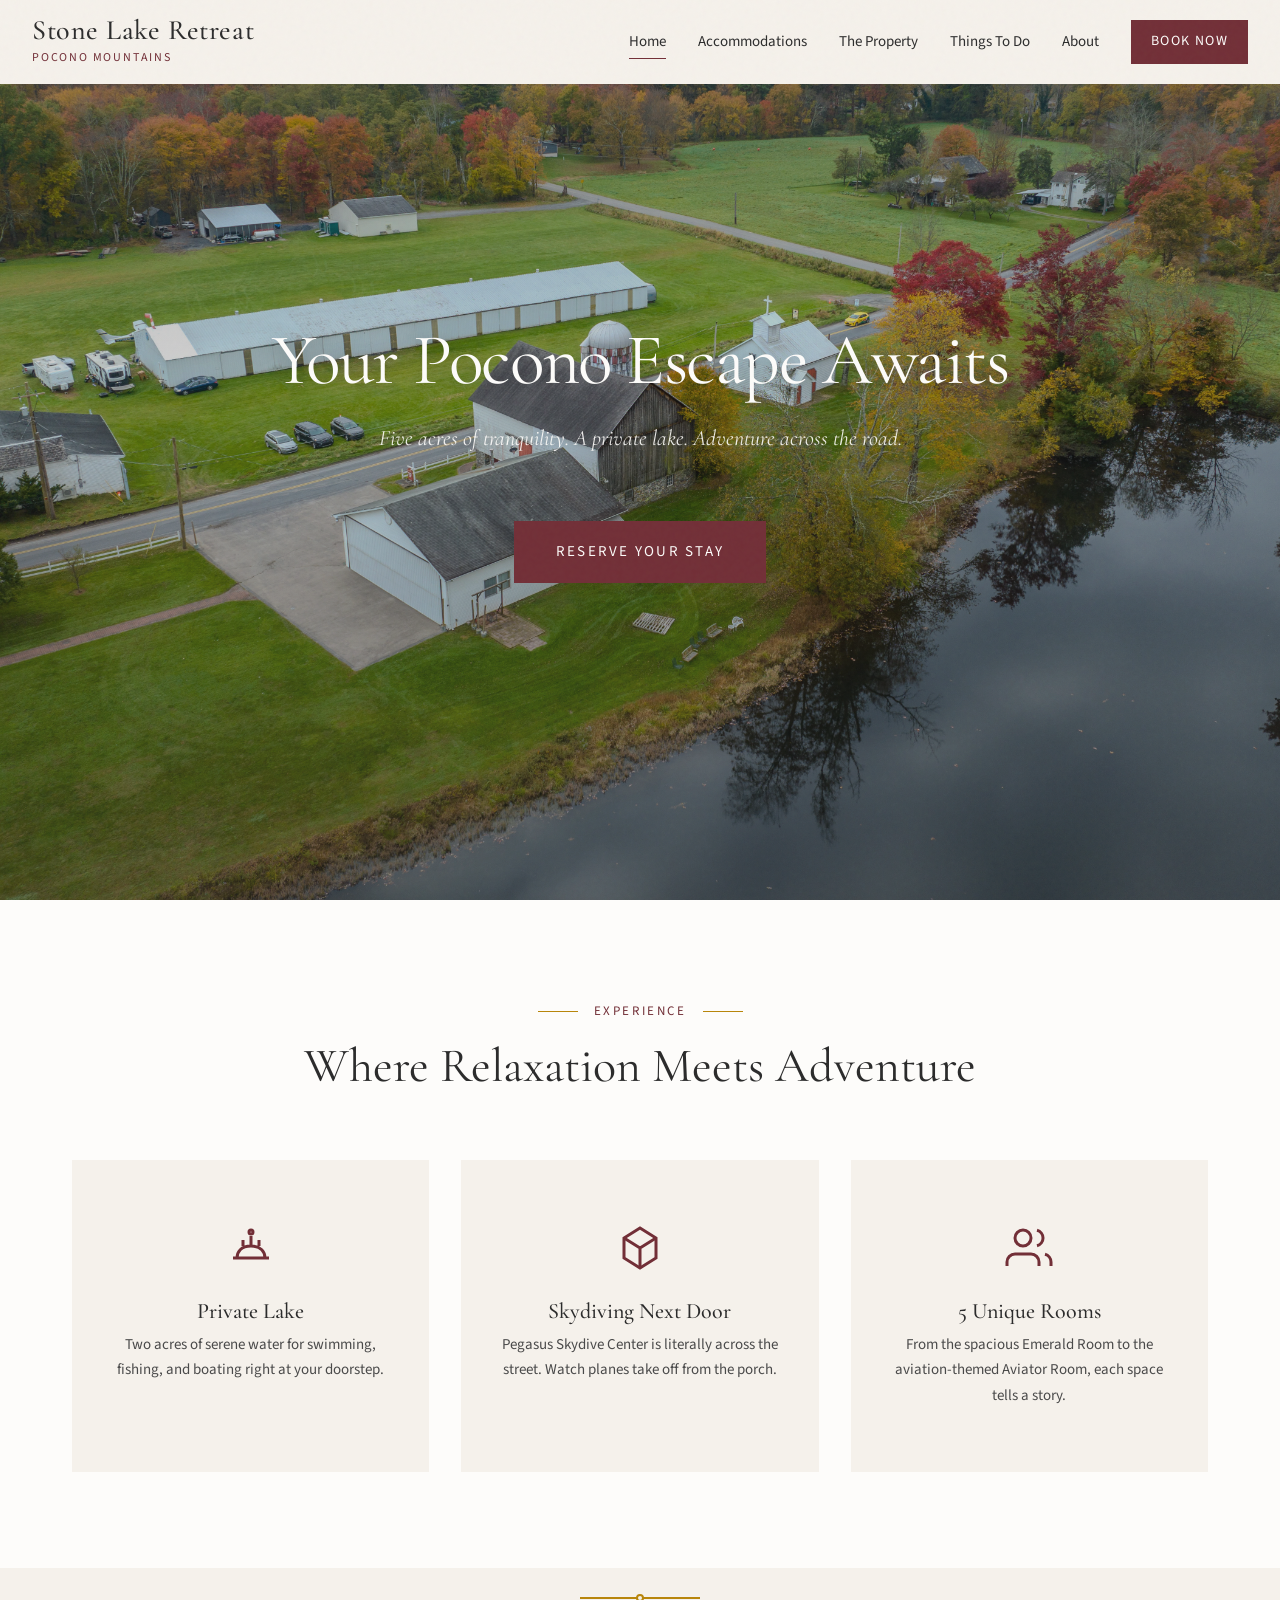
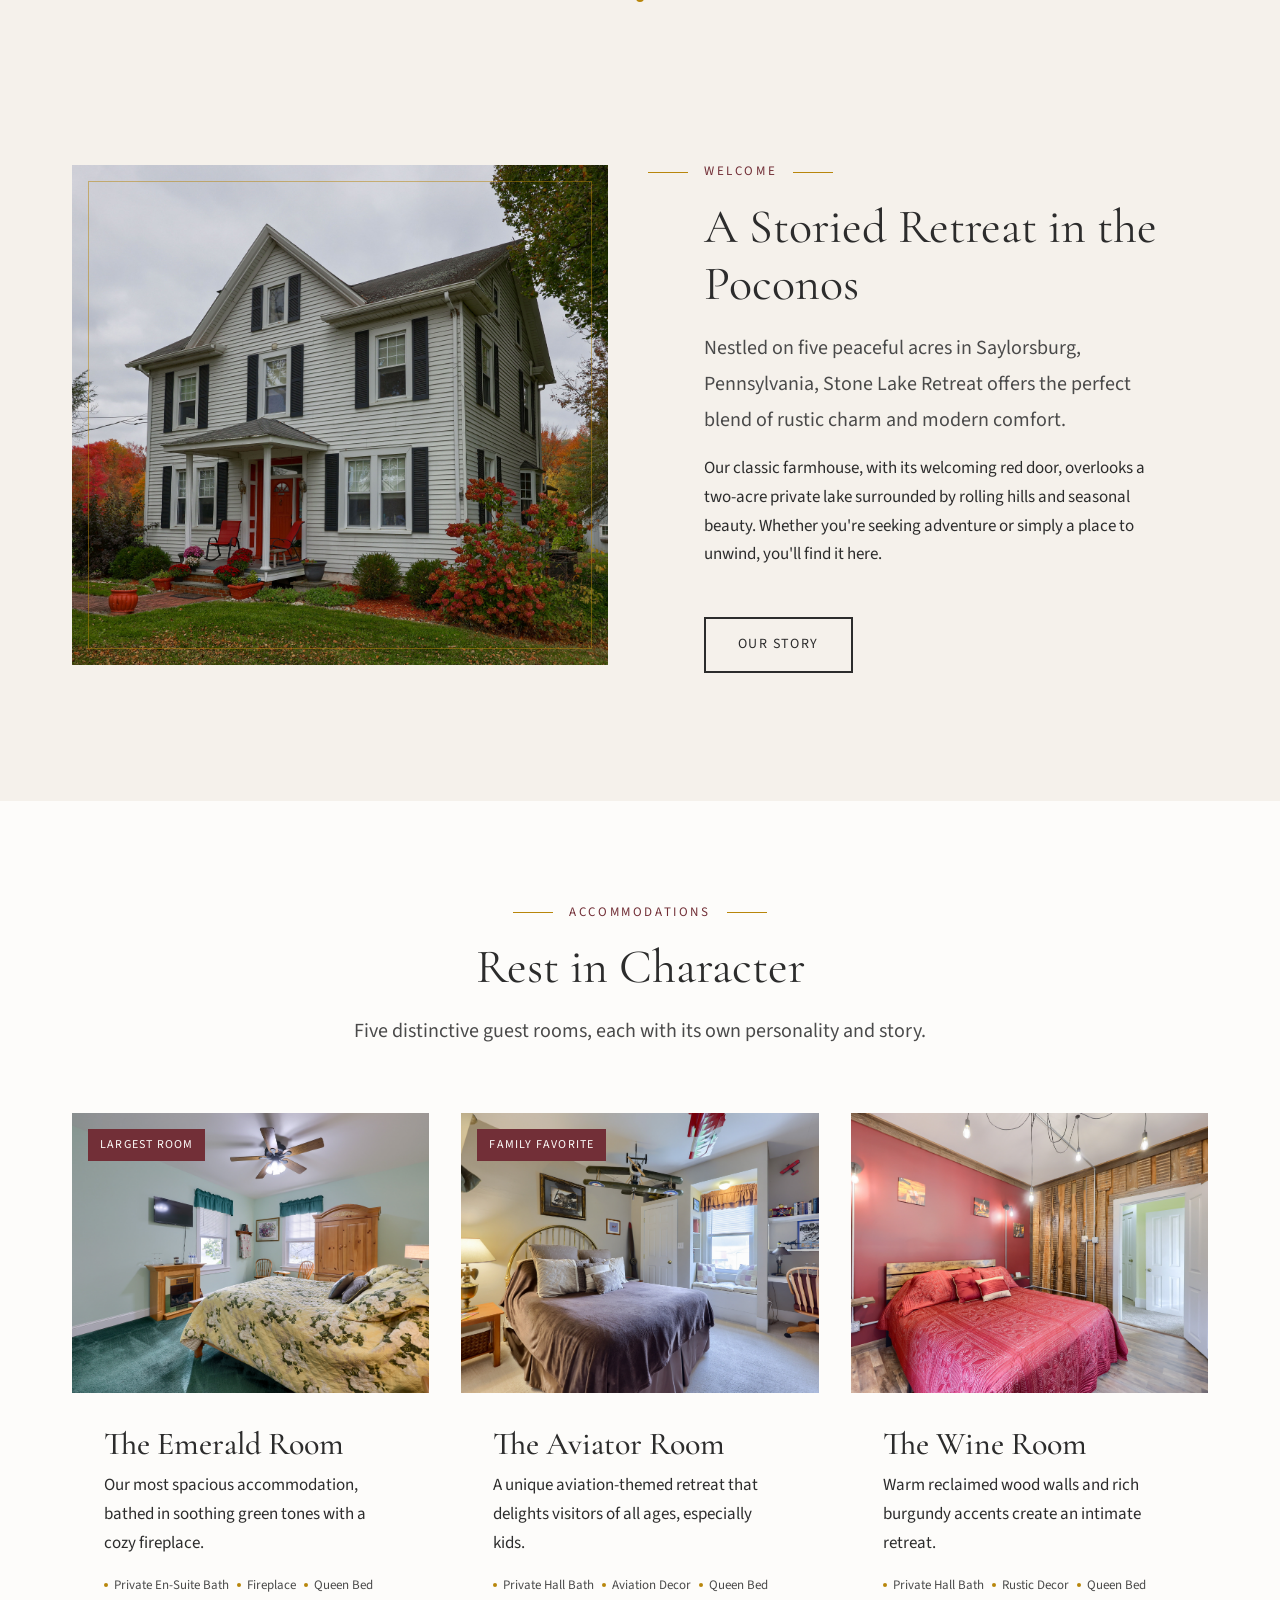
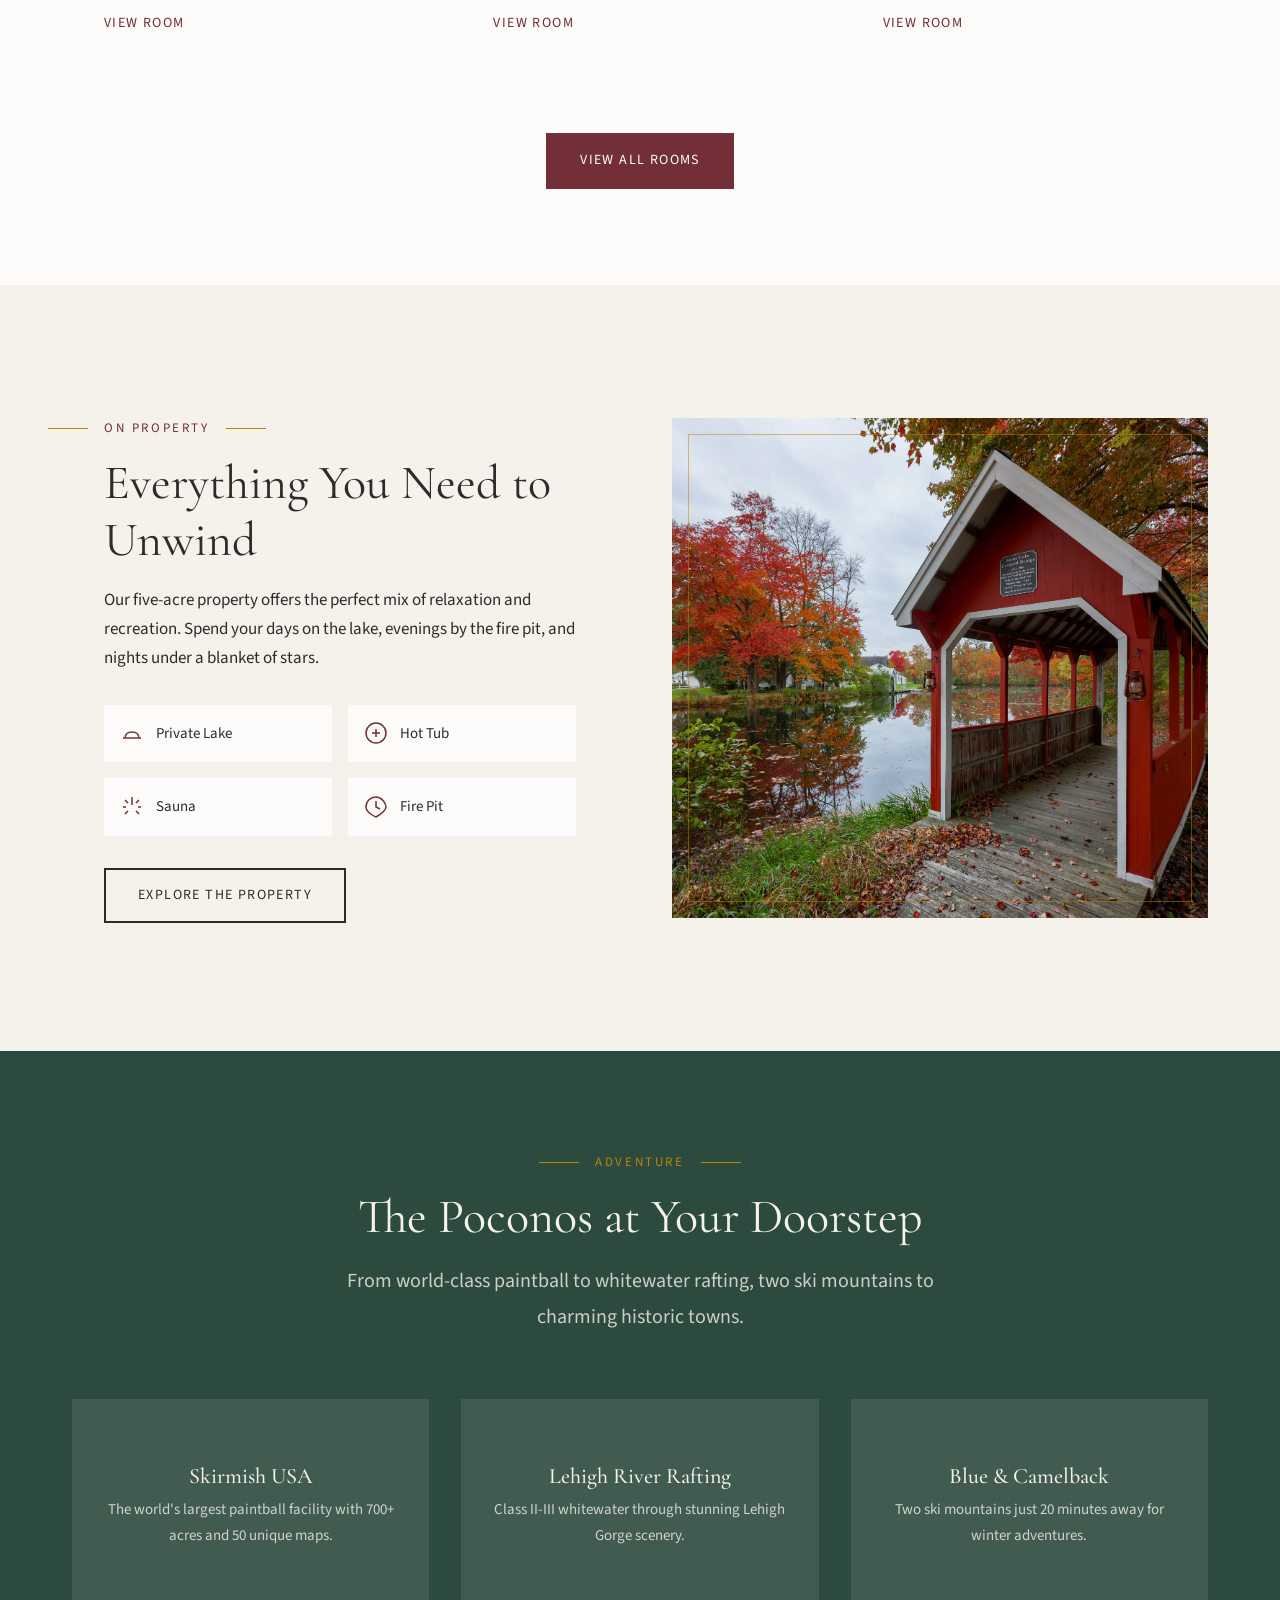
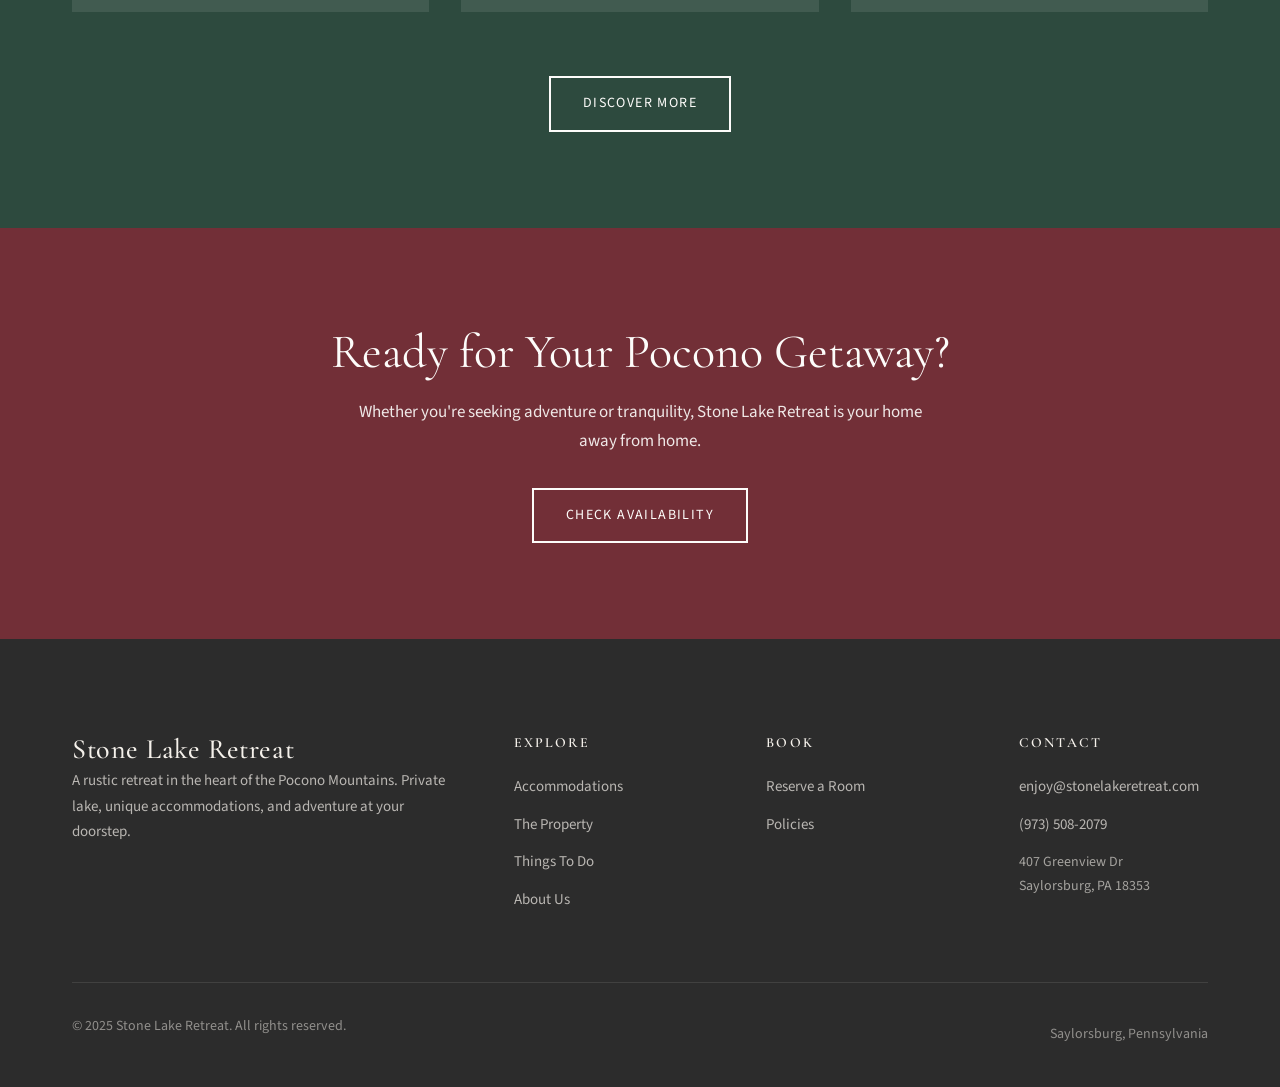
==== commit 320b8473: "Update contact info - Phone: (973) 508-2079 - Email: enjoy@stonelakeretreat.com  Co-Authored-By: Cla" ====
--- a/index.html
+++ b/index.html
@@ -303,8 +303,8 @@
 
         <div class="footer-col">
           <h4>Contact</h4>
-          <a href="mailto:hello@stonelakeinn.com">hello@stonelakeinn.com</a>
-          <a href="tel:+15701234567">(570) 123-4567</a>
+          <a href="mailto:enjoy@stonelakeretreat.com">enjoy@stonelakeretreat.com</a>
+          <a href="tel:+19735082079">(973) 508-2079</a>
           <p style="margin-top: 0.5rem; font-size: 0.875rem; color: rgba(245,241,235,0.6);">
             407 Greenview Dr<br>
             Saylorsburg, PA 18353
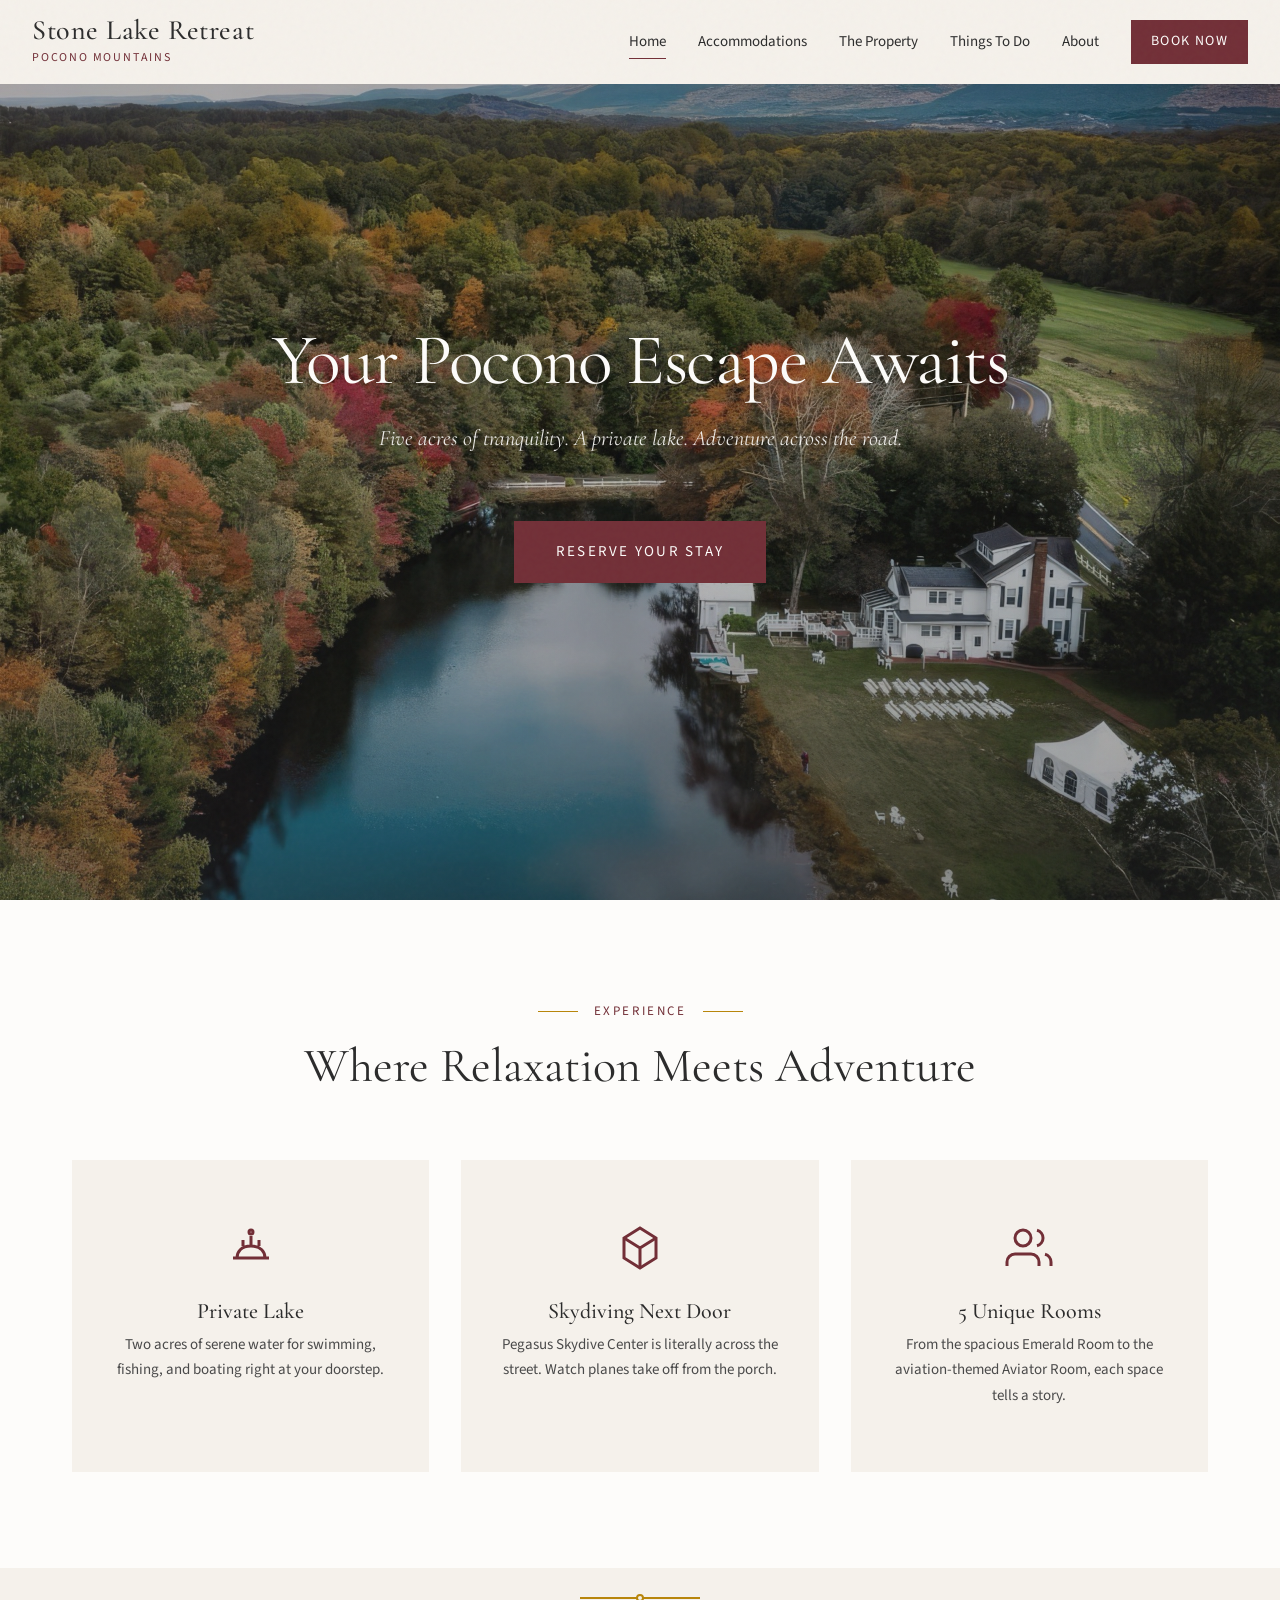
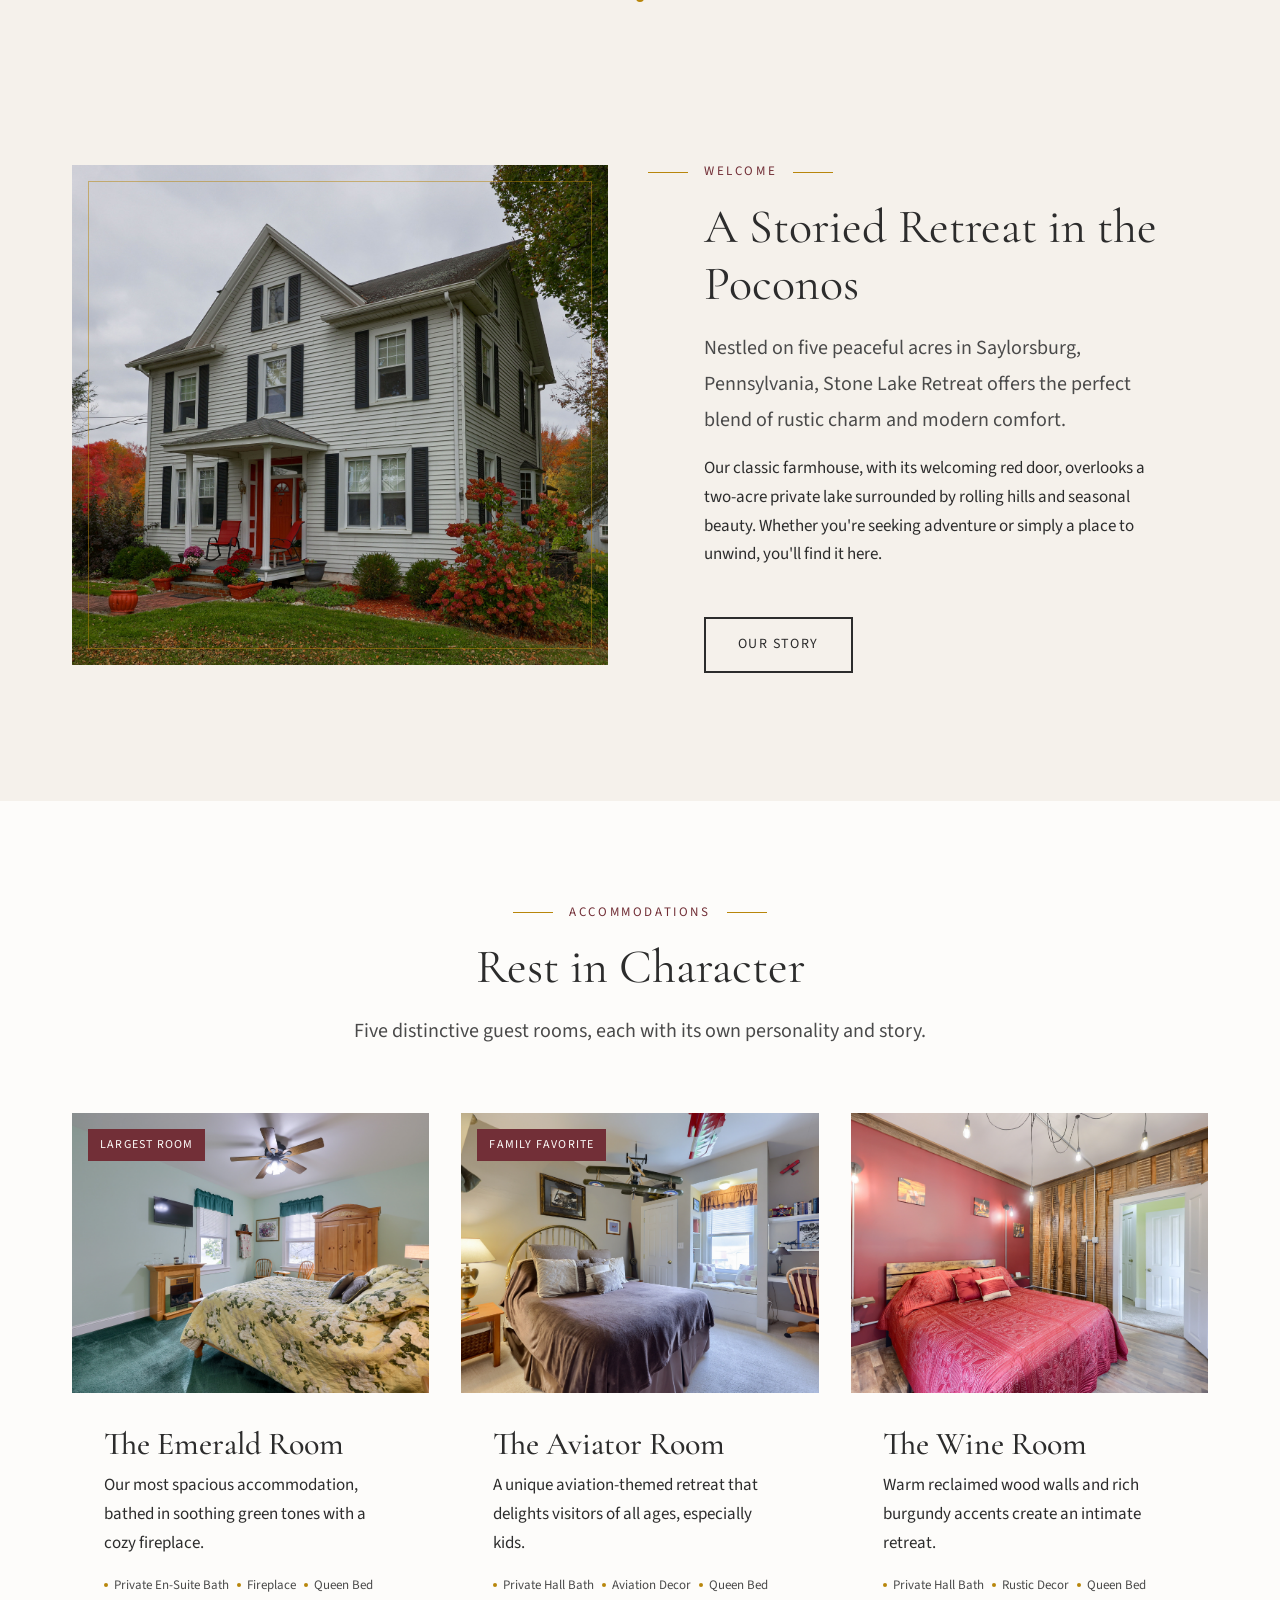
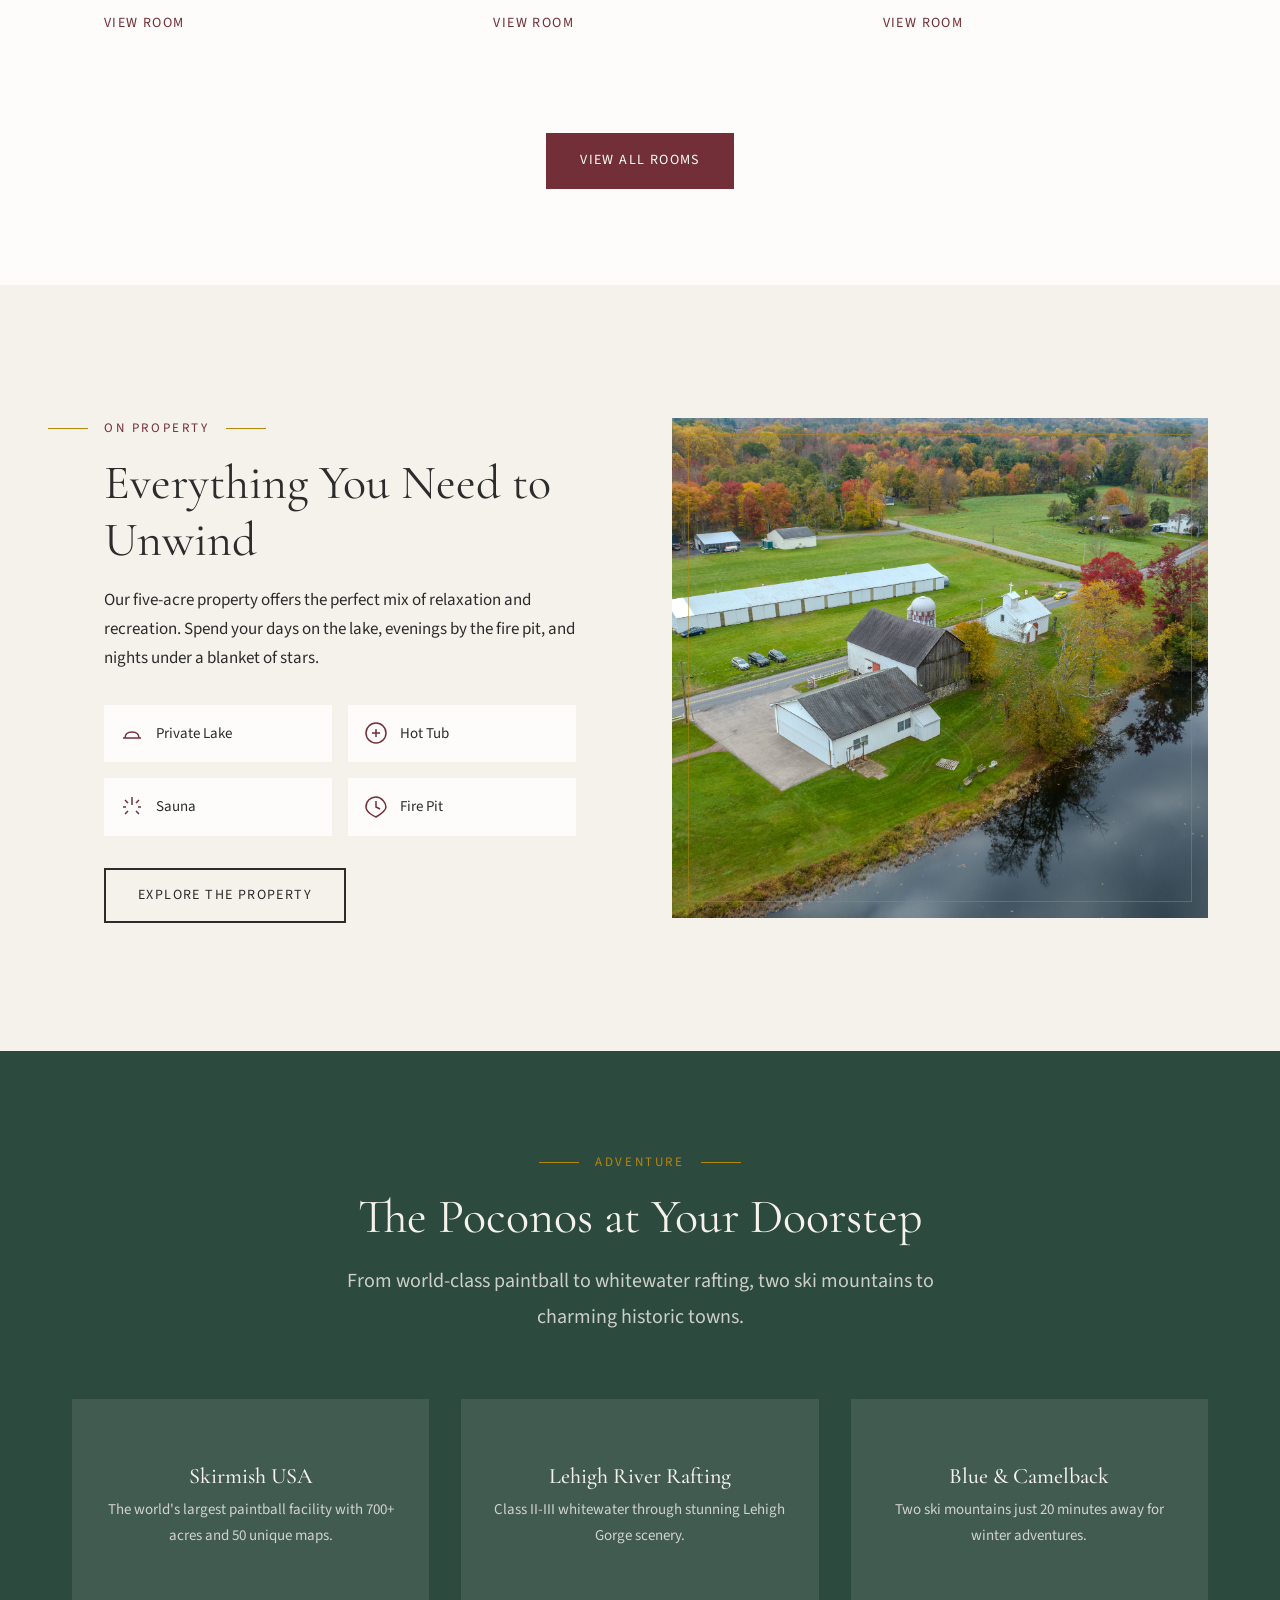
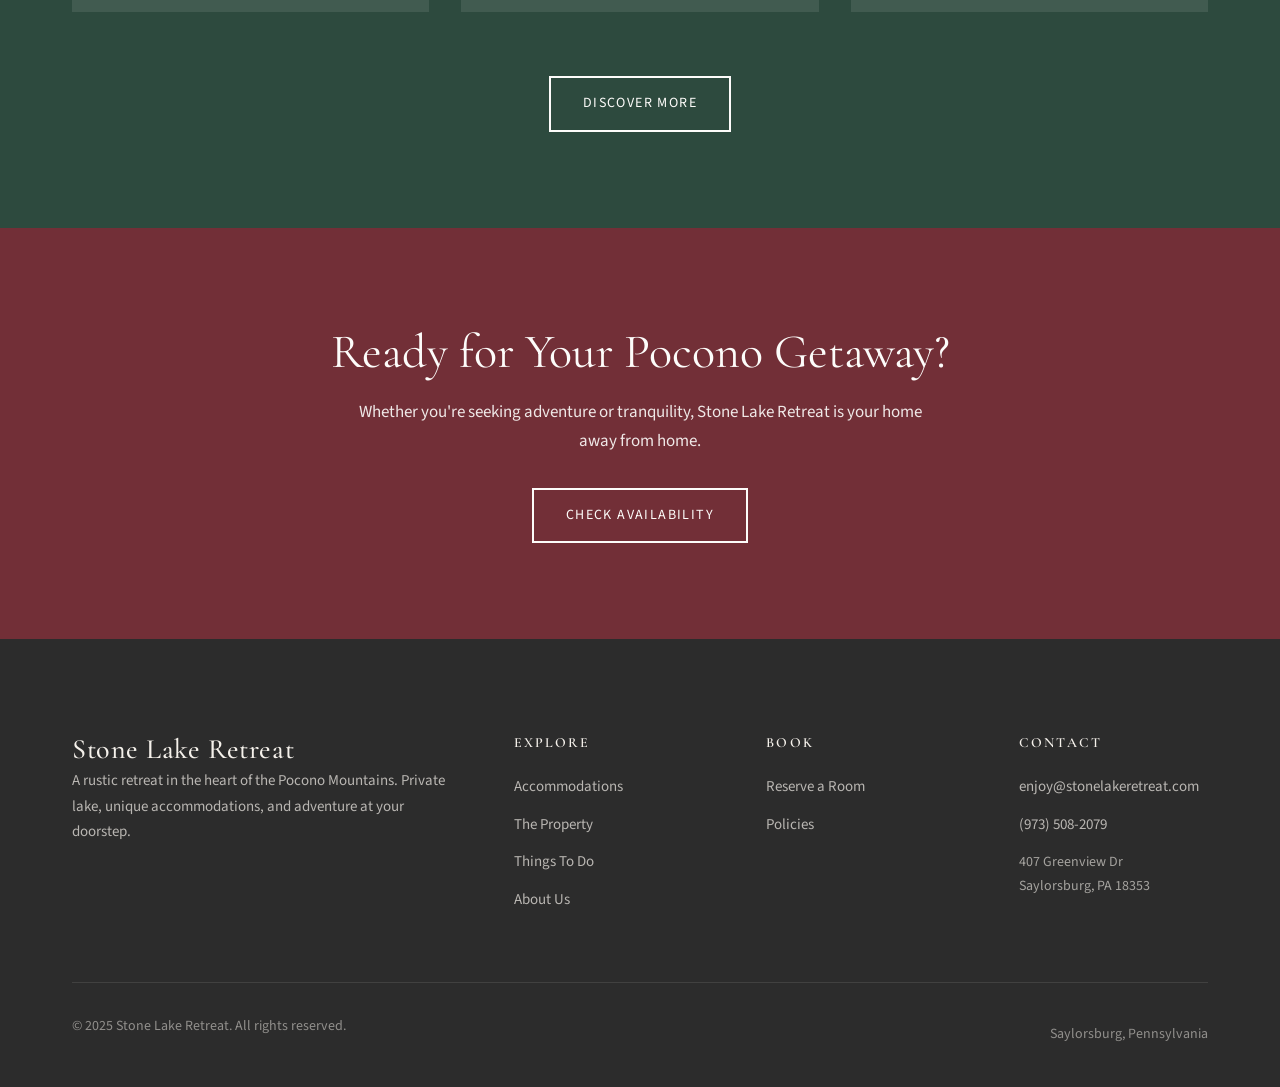
==== commit 17240bf8: "Add new photos and Walking Trail section - New aerial drone shot as homepage hero (upscaled) - Add p" ====
--- a/index.html
+++ b/index.html
@@ -47,7 +47,7 @@
   <!-- Hero Section -->
   <section class="hero">
     <!-- Replace src with your actual hero image -->
-    <img src="images/hero-lake.jpg" alt="Stone Lake Retreat aerial view with private lake and fall foliage" class="hero-image">
+    <img src="images/hero-aerial.jpg" alt="Stone Lake Retreat aerial view with private lake and fall foliage" class="hero-image">
     <div class="hero-overlay"></div>
 
     <div class="hero-content">
@@ -195,8 +195,8 @@
     <div class="container">
       <div class="two-col" style="direction: rtl;">
         <div class="two-col-image reveal" style="direction: ltr;">
-          <!-- Replace with boat dock or lake image -->
-          <img src="images/boat-dock.jpg" alt="Red covered boat dock on the private lake">
+          <!-- Lake view image -->
+          <img src="images/hero-lake.jpg" alt="Private lake at Stone Lake Retreat">
         </div>
 
         <div class="two-col-content reveal" style="direction: ltr;">
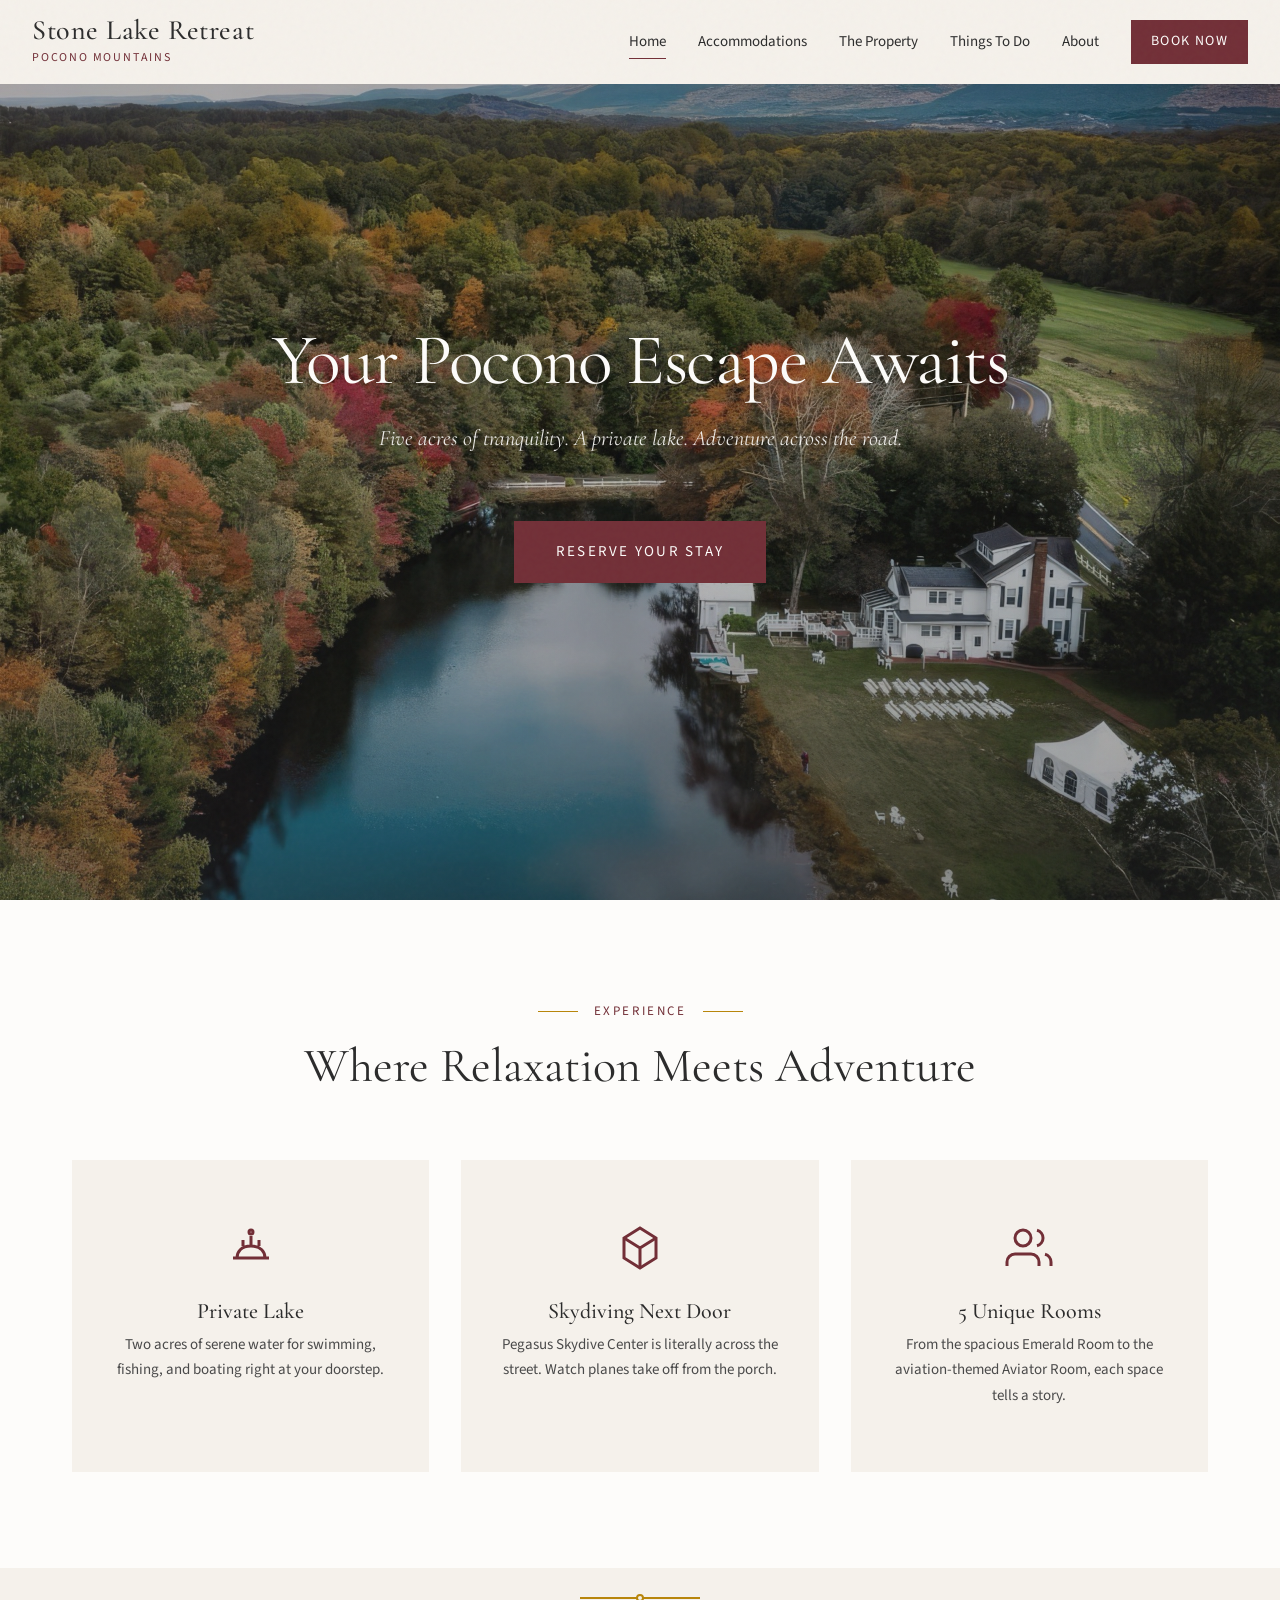
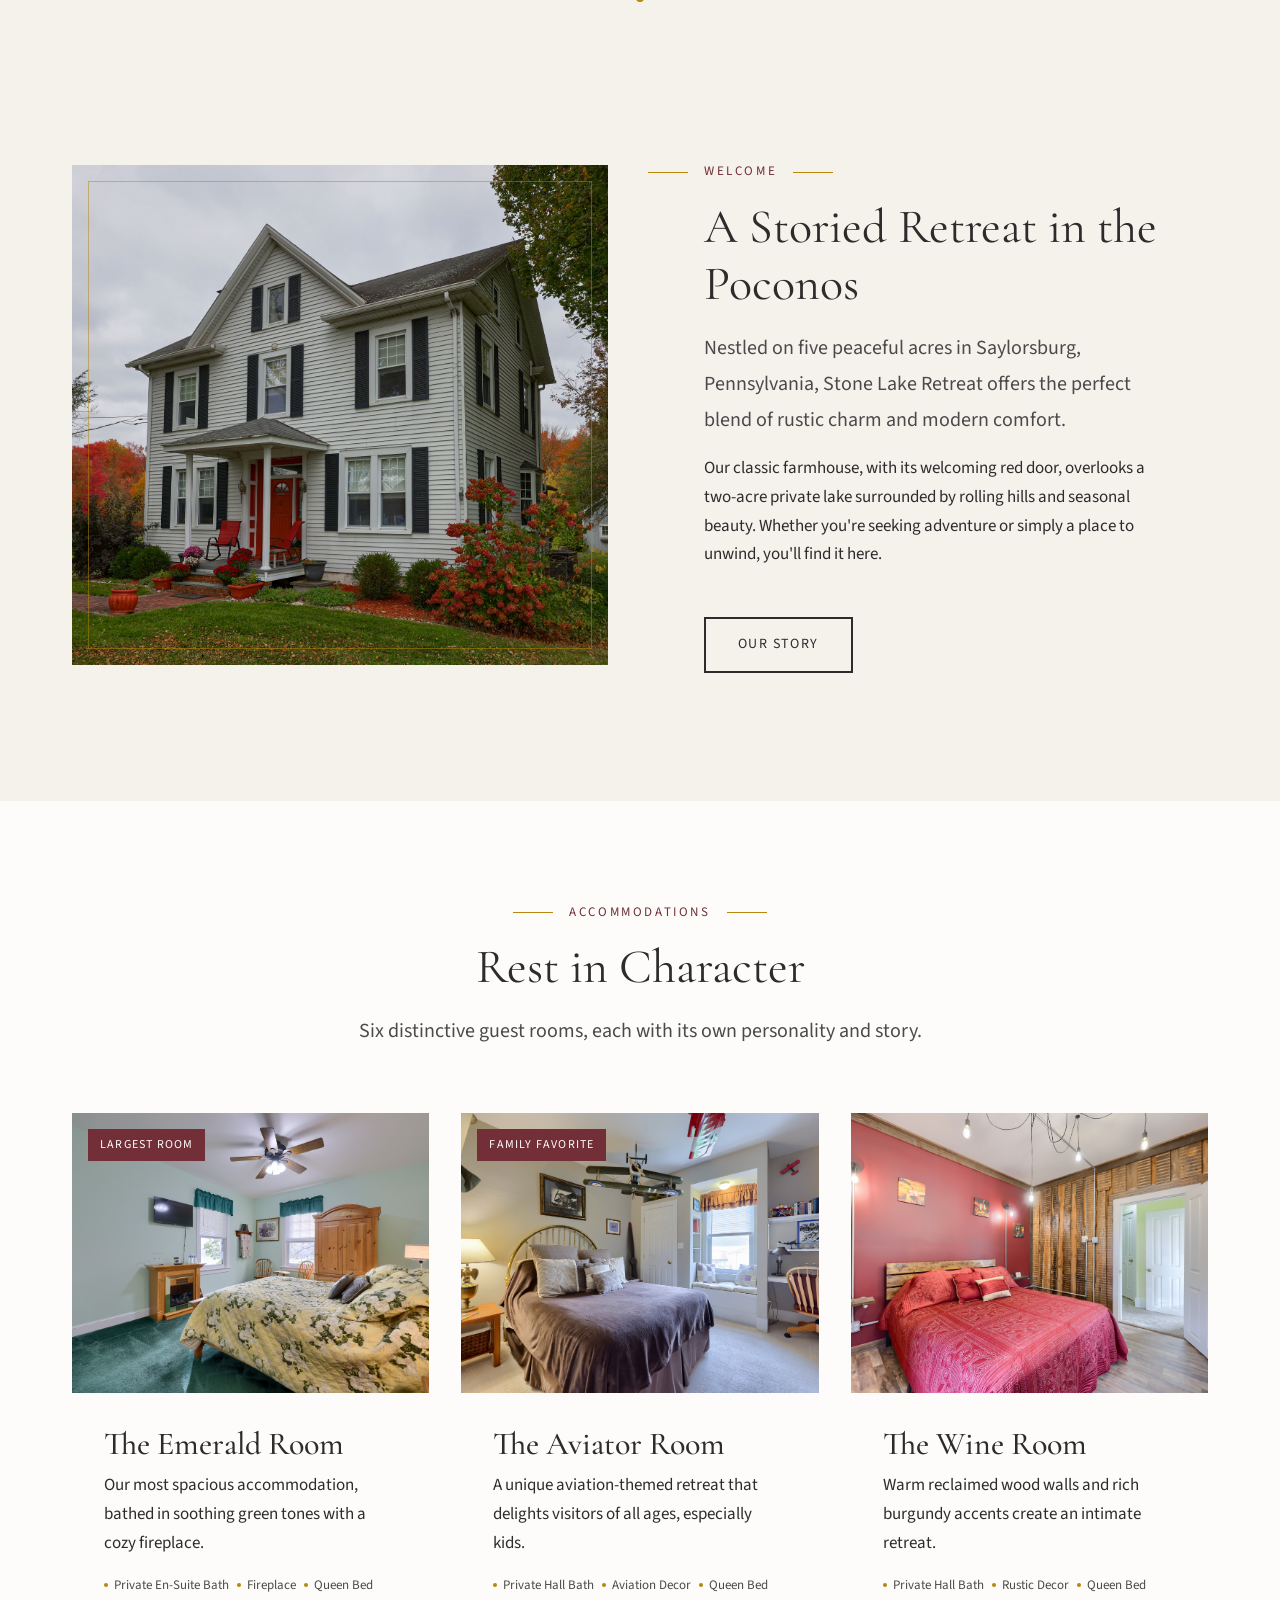
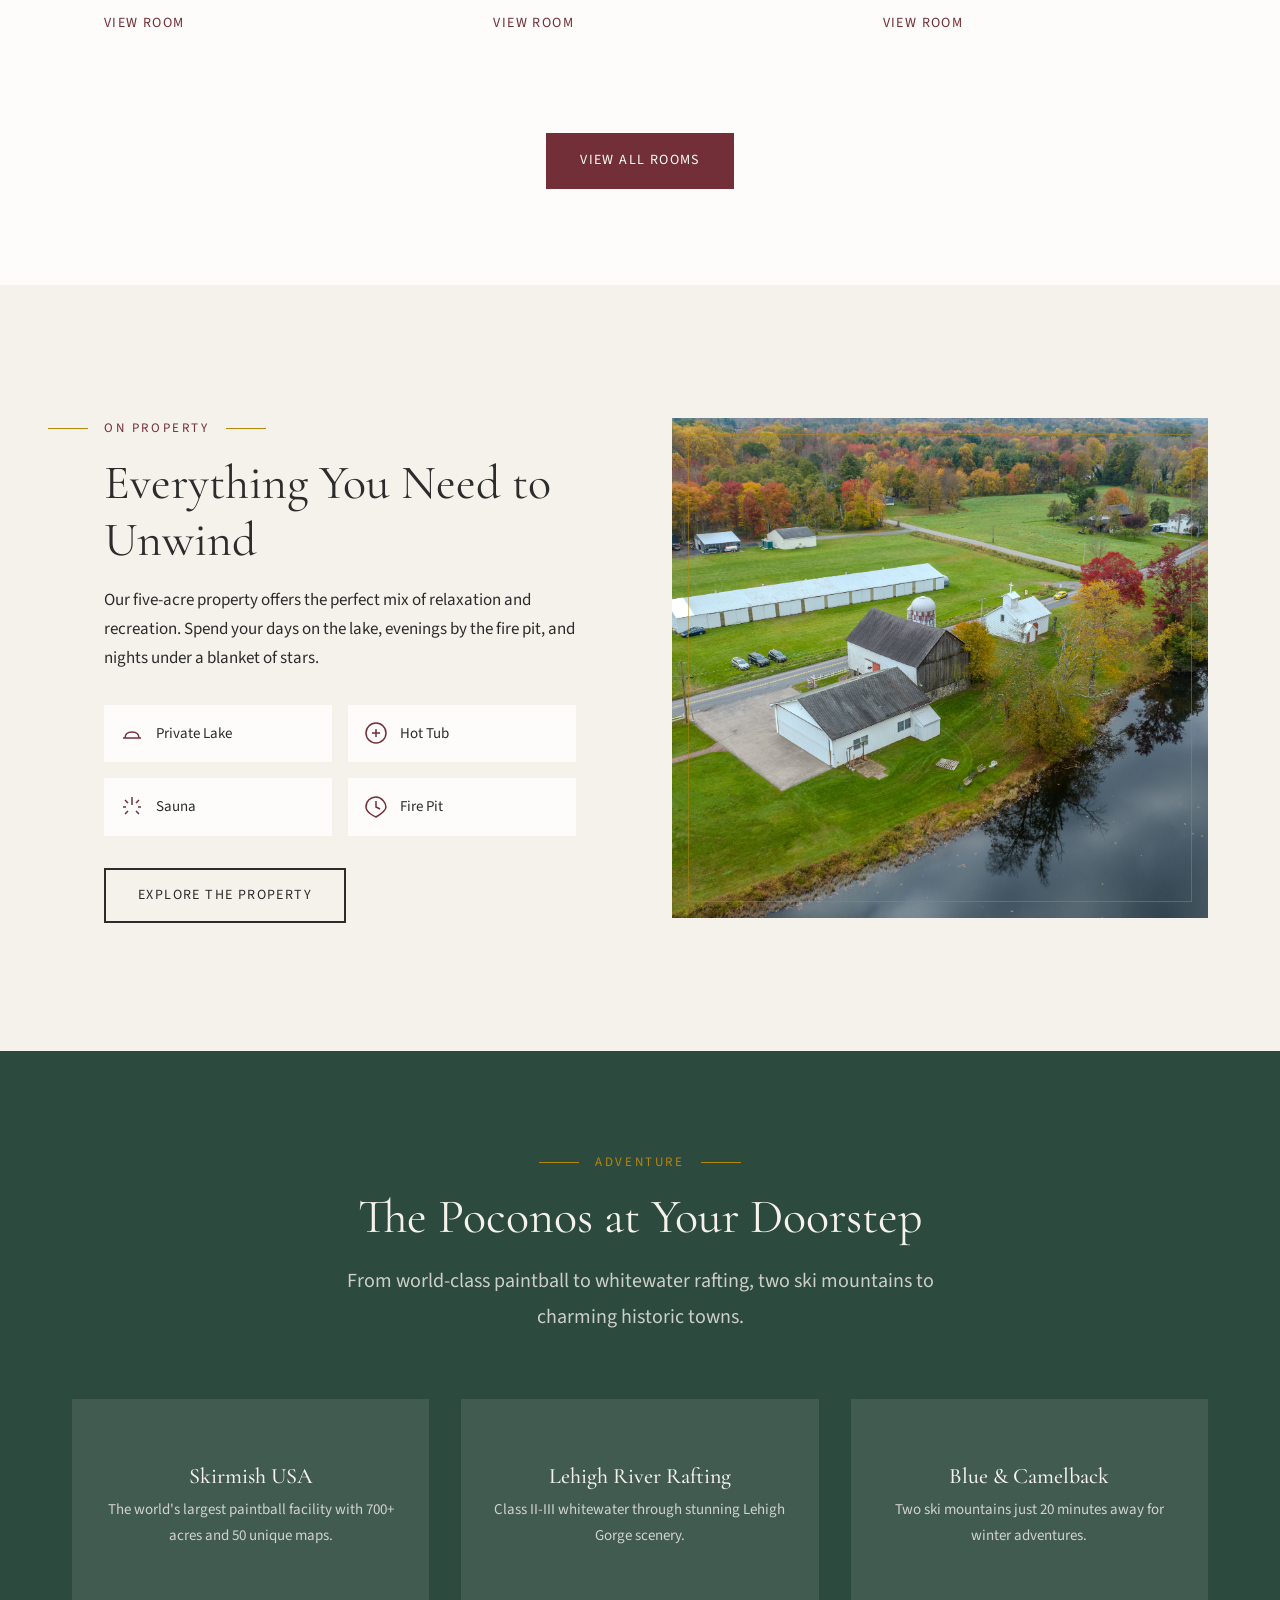
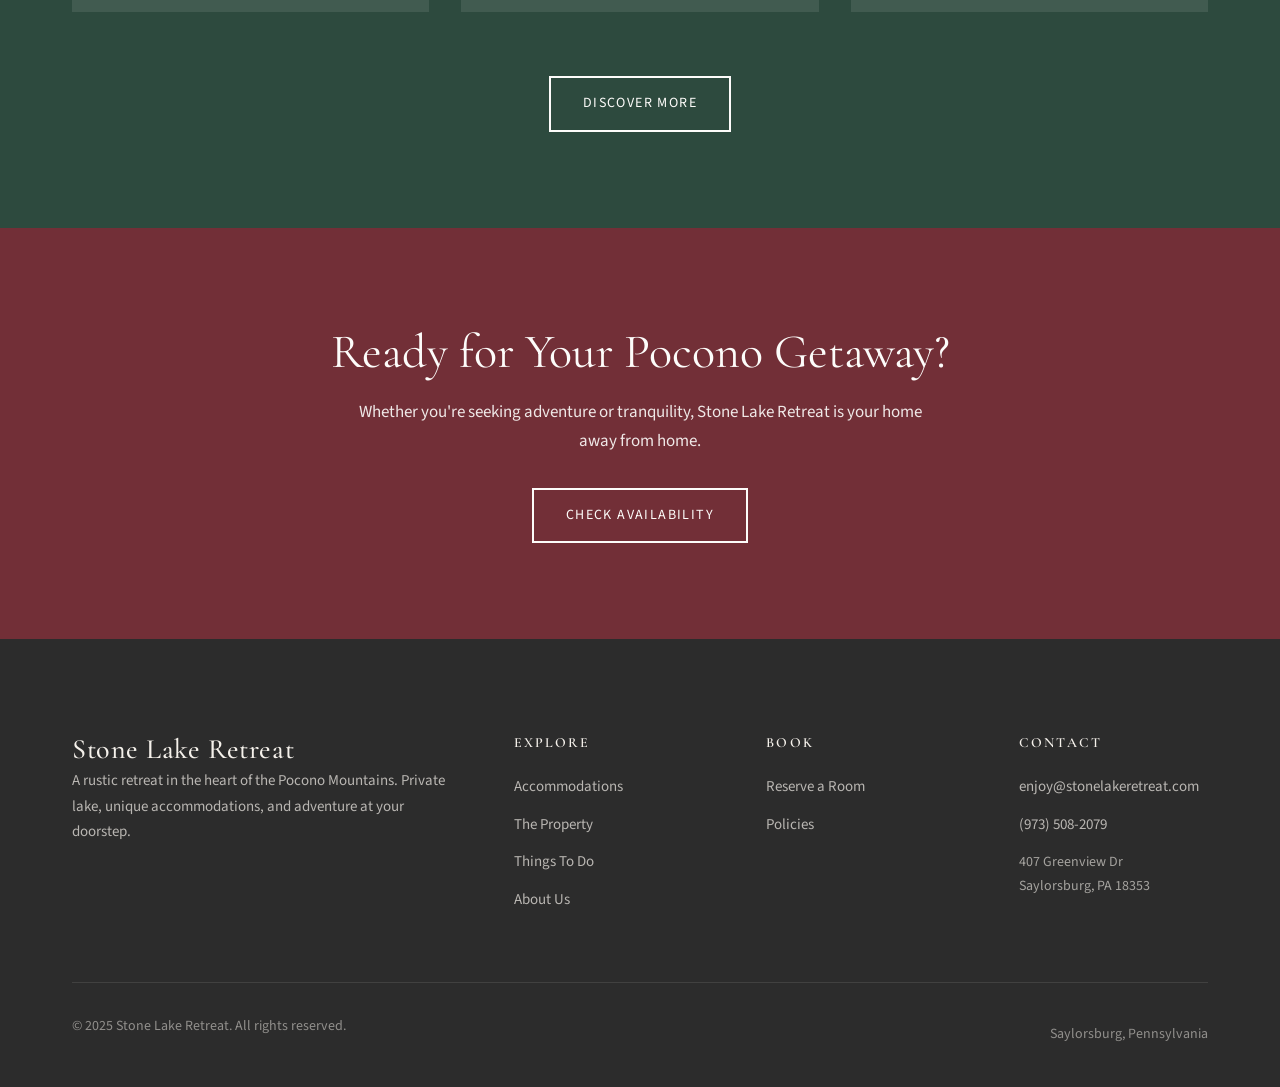
==== commit f9d18b04: "Update homepage to six rooms Co-Authored-By: Claude Opus 4.5 <noreply@anthropic.com>" ====
--- a/index.html
+++ b/index.html
@@ -126,7 +126,7 @@
       <div class="section-header reveal">
         <span class="section-label">Accommodations</span>
         <h2>Rest in Character</h2>
-        <p class="lead" style="max-width: 600px; margin: var(--space-sm) auto 0;">Five distinctive guest rooms, each with its own personality and story.</p>
+        <p class="lead" style="max-width: 600px; margin: var(--space-sm) auto 0;">Six distinctive guest rooms, each with its own personality and story.</p>
       </div>
 
       <div class="rooms-grid">
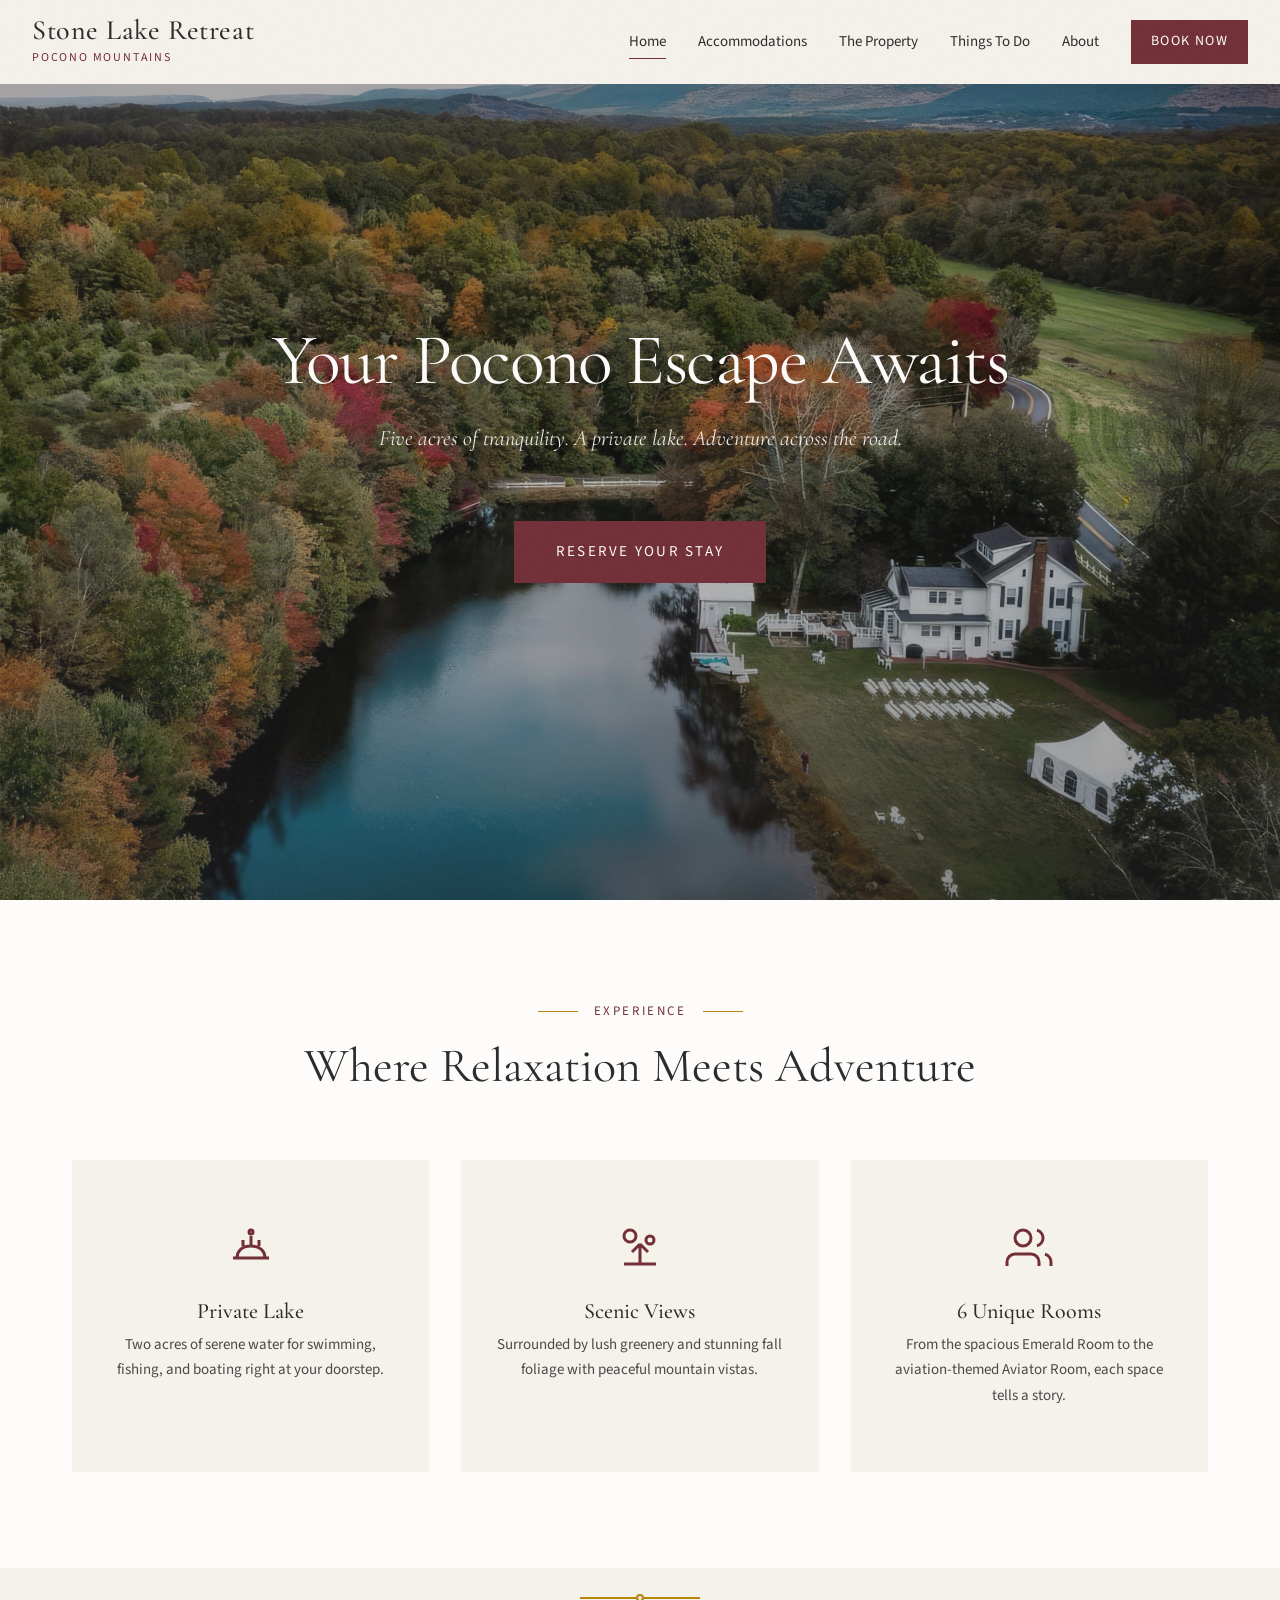
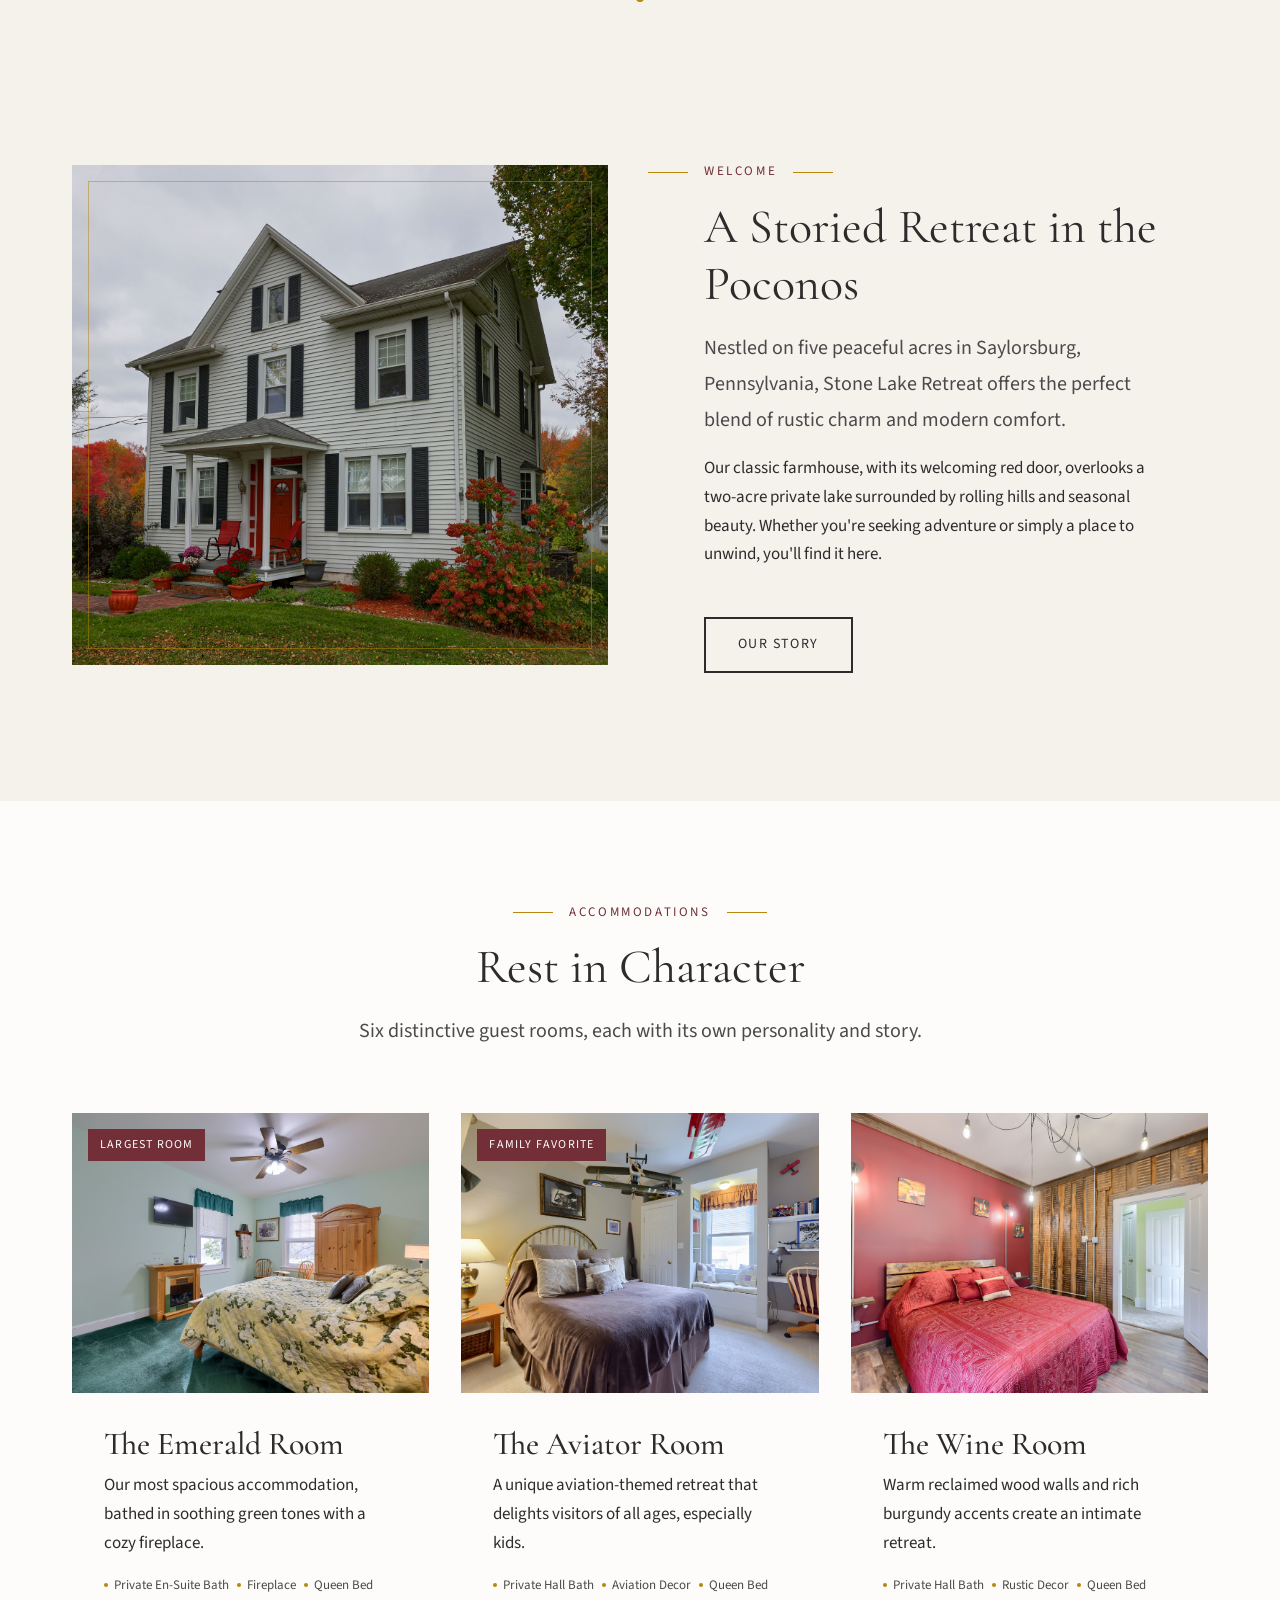
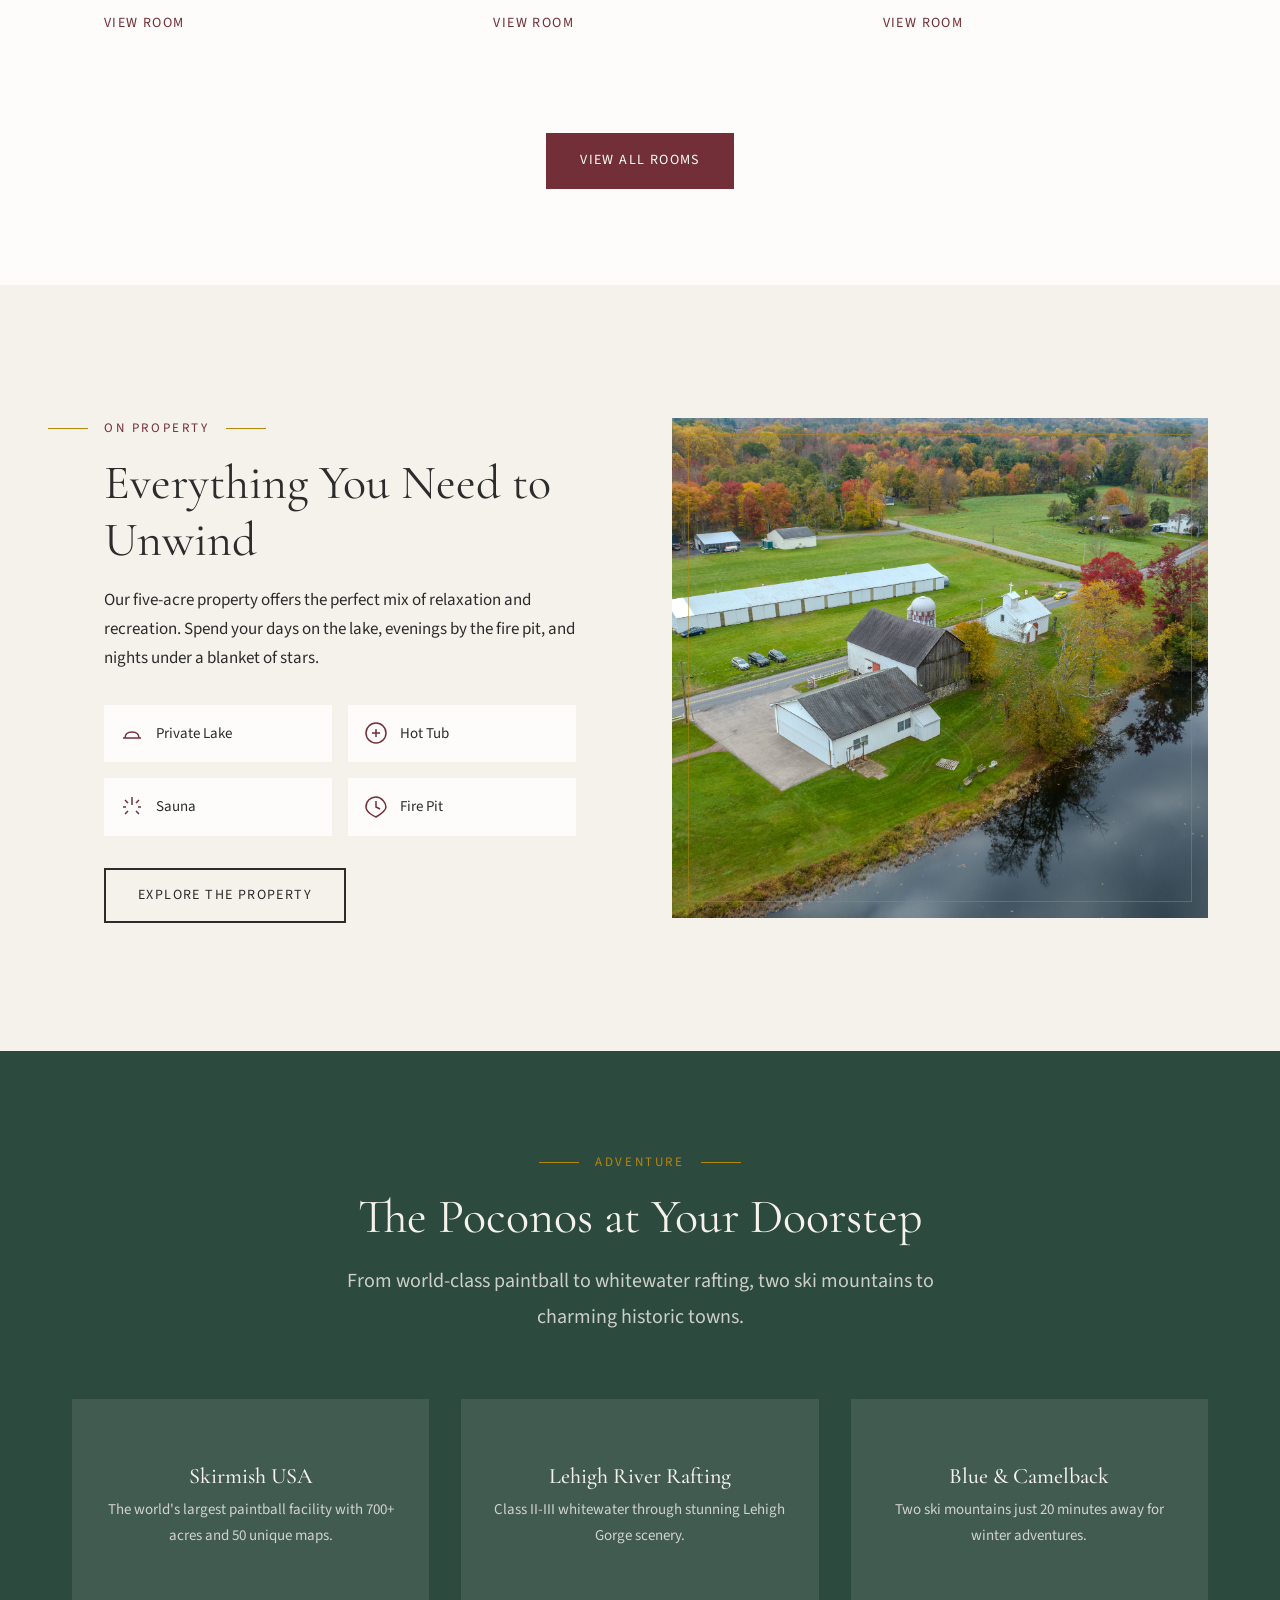
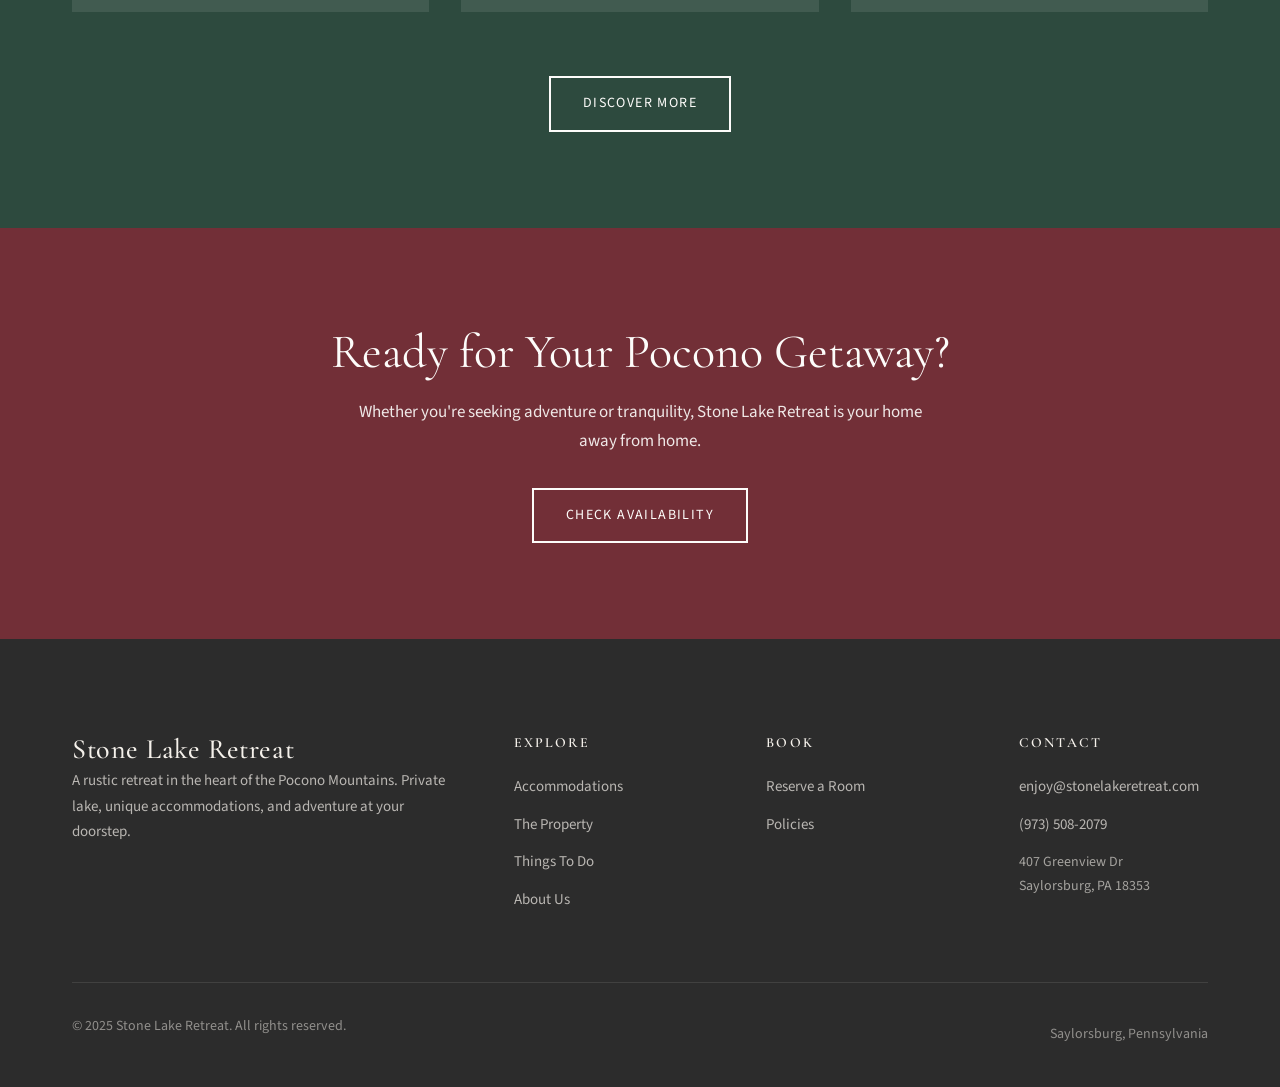
==== commit 24aff130: "Replace Skydiving highlight with Scenic Views - Change homepage highlight from "Skydiving Next Door"" ====
--- a/index.html
+++ b/index.html
@@ -77,11 +77,13 @@
 
         <div class="highlight-card reveal">
           <svg class="highlight-icon" viewBox="0 0 24 24" fill="none" stroke="currentColor" stroke-width="1.5">
-            <path d="M12 2L4 7v10l8 5 8-5V7l-8-5z"/>
-            <path d="M12 22V12M12 12L4 7M12 12l8-5"/>
+            <path d="M12 20V10M12 10L8 14M12 10l4 4"/>
+            <path d="M4 20h16"/>
+            <circle cx="7" cy="6" r="3"/>
+            <circle cx="17" cy="8" r="2"/>
           </svg>
-          <h3>Skydiving Next Door</h3>
-          <p>Pegasus Skydive Center is literally across the street. Watch planes take off from the porch.</p>
+          <h3>Scenic Views</h3>
+          <p>Surrounded by lush greenery and stunning fall foliage with peaceful mountain vistas.</p>
         </div>
 
         <div class="highlight-card reveal">
@@ -90,7 +92,7 @@
             <circle cx="9" cy="7" r="4"/>
             <path d="M23 21v-2a4 4 0 00-3-3.87M16 3.13a4 4 0 010 7.75"/>
           </svg>
-          <h3>5 Unique Rooms</h3>
+          <h3>6 Unique Rooms</h3>
           <p>From the spacious Emerald Room to the aviation-themed Aviator Room, each space tells a story.</p>
         </div>
       </div>
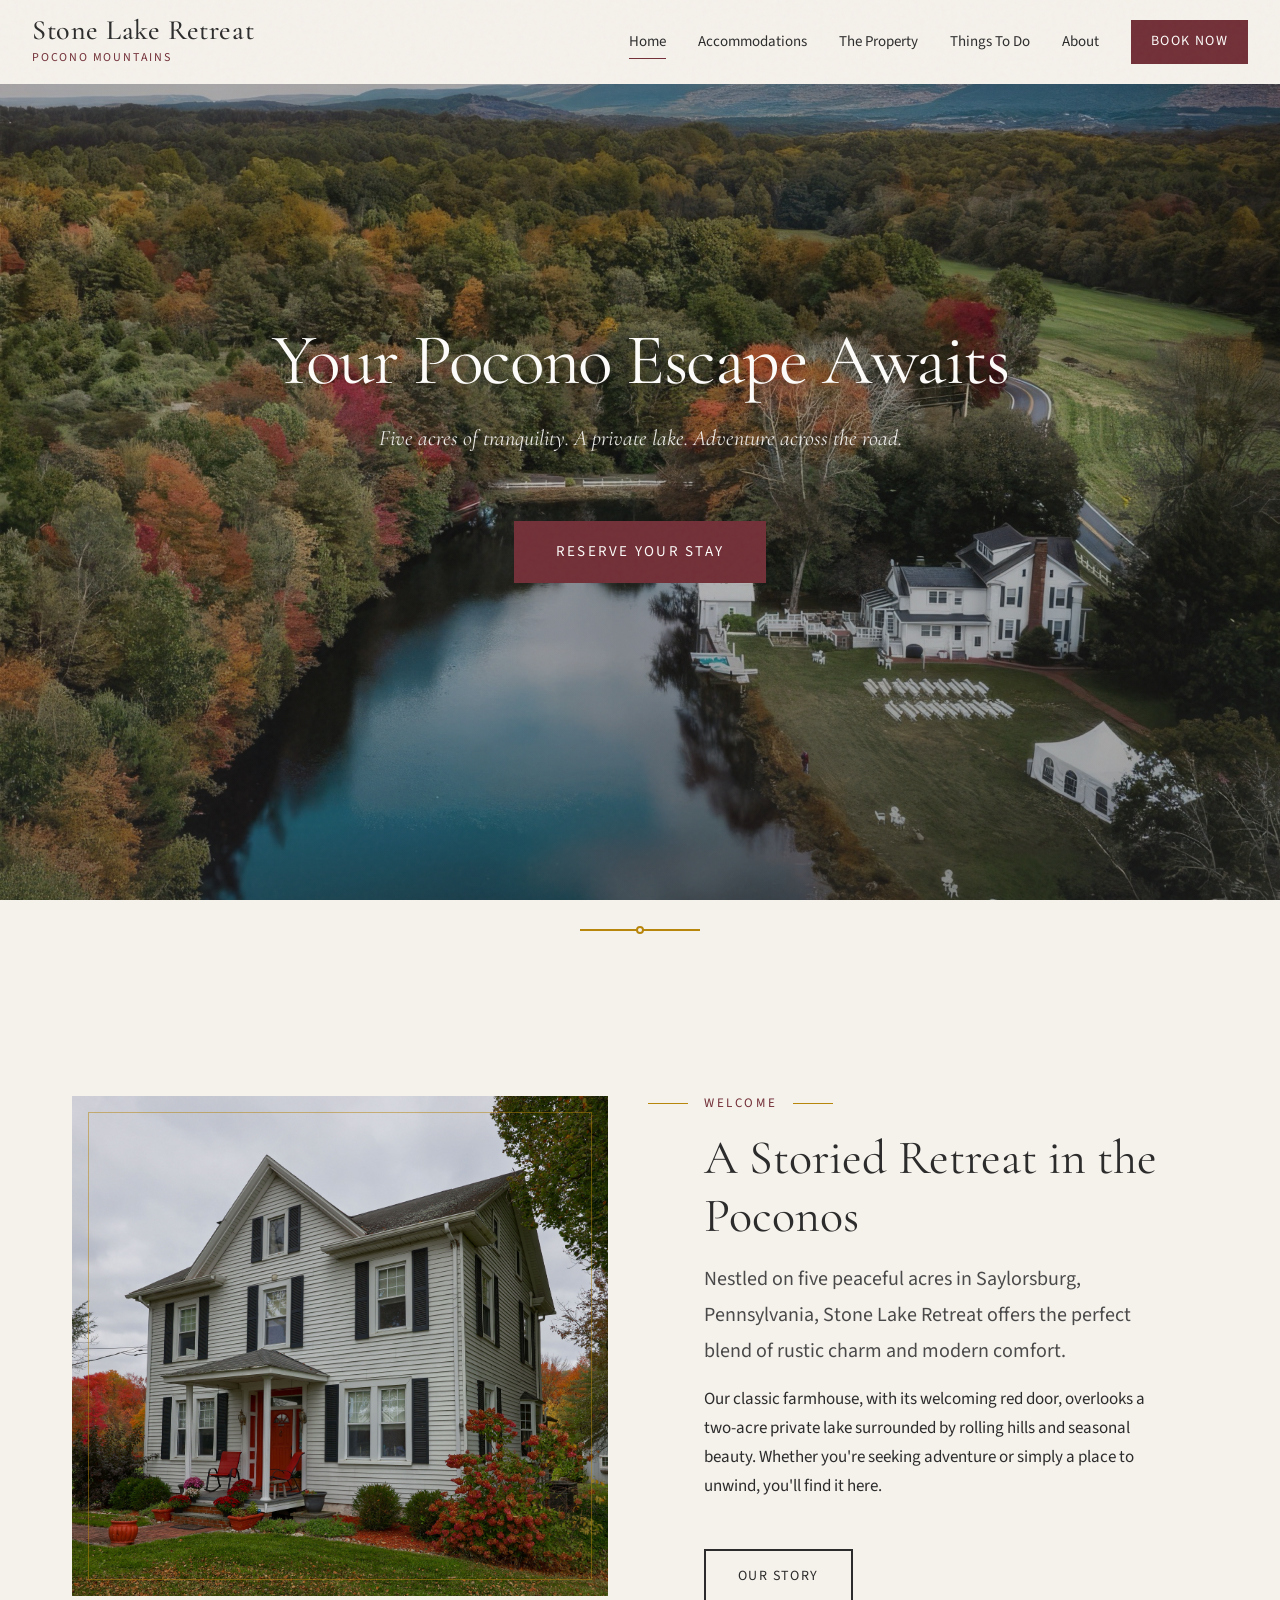
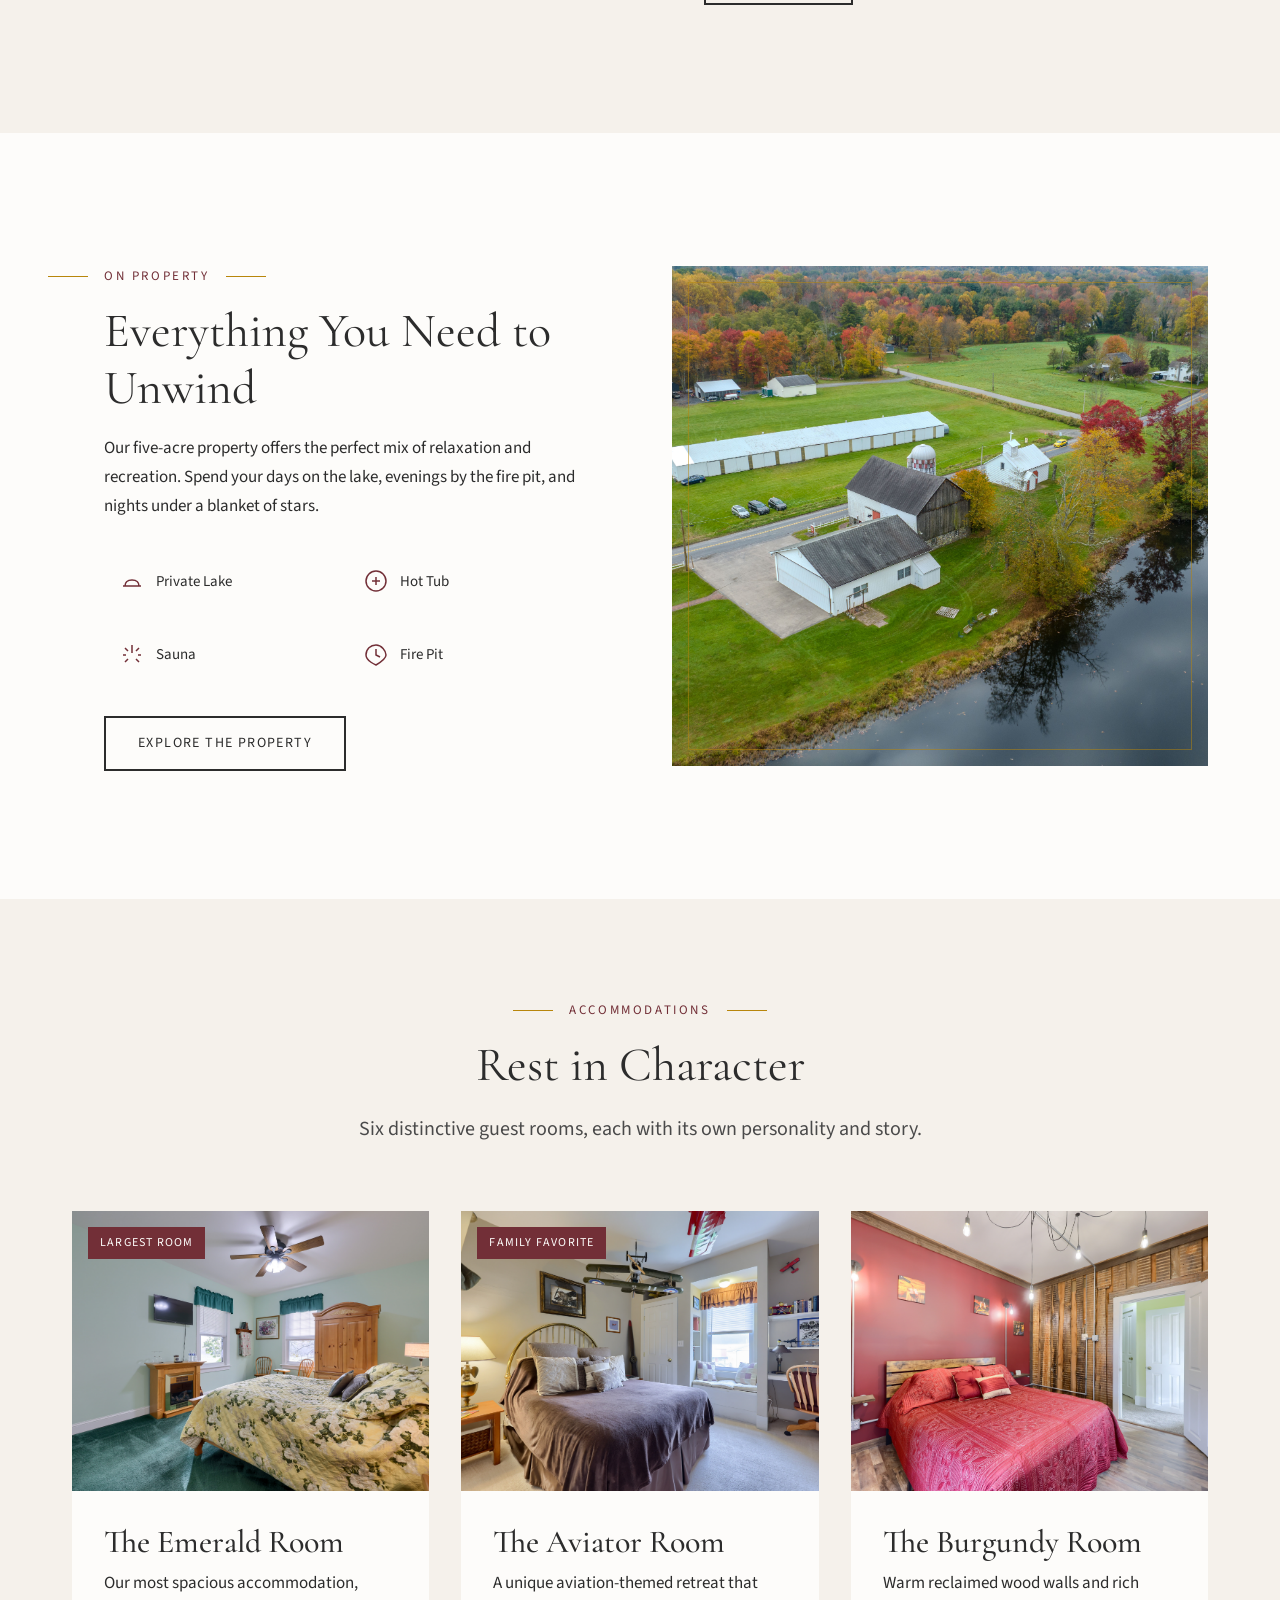
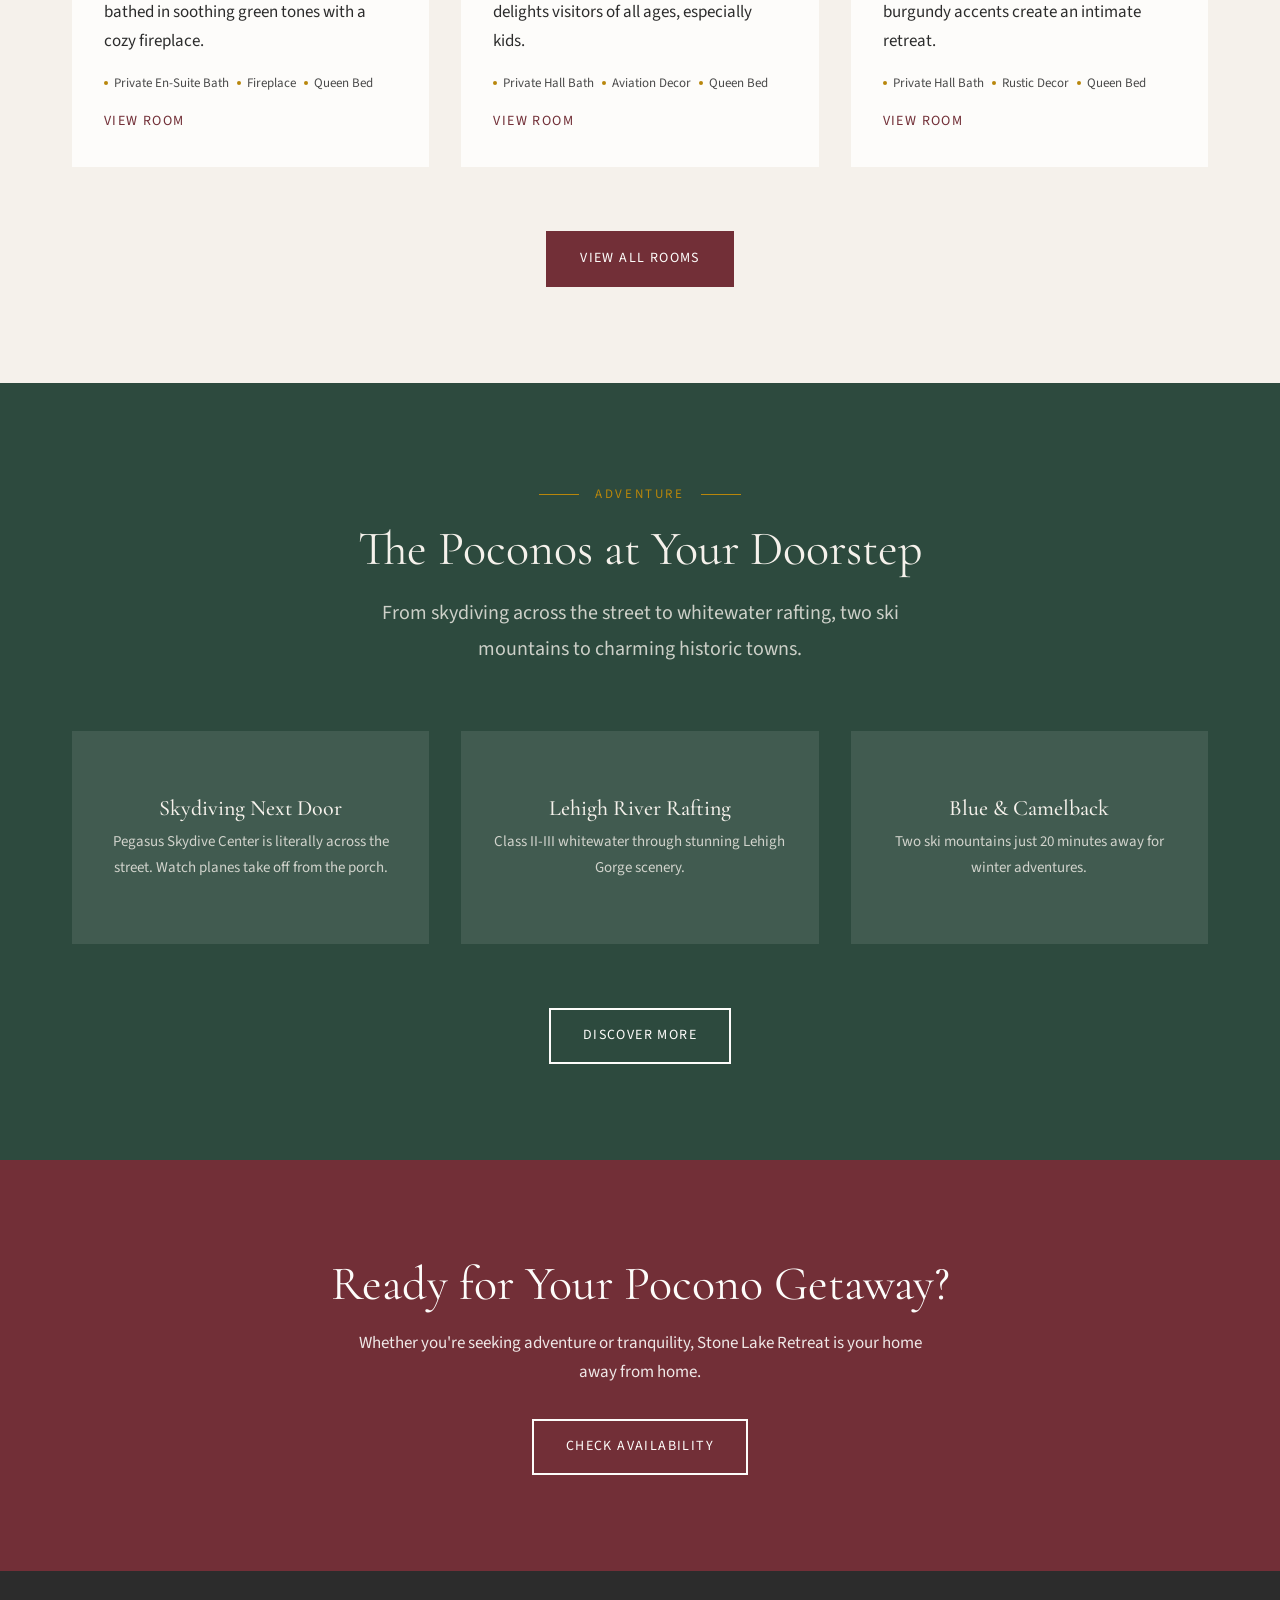
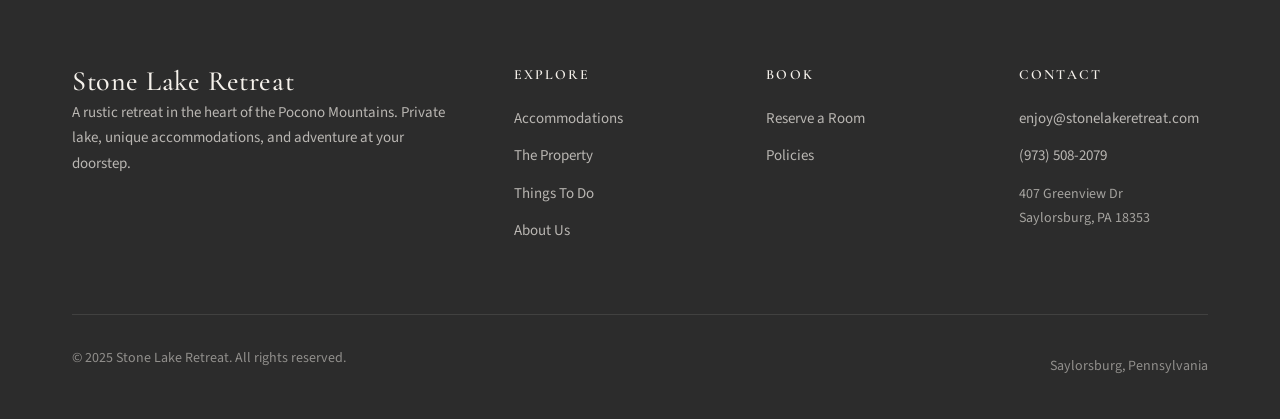
==== commit aa9dee85: "Update property page with photo galleries and rename rooms - Rename rooms: Wine Room → Burgundy Room" ====
--- a/index.html
+++ b/index.html
@@ -57,48 +57,6 @@
     </div>
   </section>
 
-  <!-- Highlights Section -->
-  <section class="section highlights">
-    <div class="container">
-      <div class="section-header reveal">
-        <span class="section-label">Experience</span>
-        <h2>Where Relaxation Meets Adventure</h2>
-      </div>
-
-      <div class="highlights-grid">
-        <div class="highlight-card reveal">
-          <svg class="highlight-icon" viewBox="0 0 24 24" fill="none" stroke="currentColor" stroke-width="1.5">
-            <path d="M3 17h18M5 17c0-3 2-6 7-6s7 3 7 6M8 11V8M12 11V6M16 11V8"/>
-            <circle cx="12" cy="4" r="1"/>
-          </svg>
-          <h3>Private Lake</h3>
-          <p>Two acres of serene water for swimming, fishing, and boating right at your doorstep.</p>
-        </div>
-
-        <div class="highlight-card reveal">
-          <svg class="highlight-icon" viewBox="0 0 24 24" fill="none" stroke="currentColor" stroke-width="1.5">
-            <path d="M12 20V10M12 10L8 14M12 10l4 4"/>
-            <path d="M4 20h16"/>
-            <circle cx="7" cy="6" r="3"/>
-            <circle cx="17" cy="8" r="2"/>
-          </svg>
-          <h3>Scenic Views</h3>
-          <p>Surrounded by lush greenery and stunning fall foliage with peaceful mountain vistas.</p>
-        </div>
-
-        <div class="highlight-card reveal">
-          <svg class="highlight-icon" viewBox="0 0 24 24" fill="none" stroke="currentColor" stroke-width="1.5">
-            <path d="M17 21v-2a4 4 0 00-4-4H5a4 4 0 00-4 4v2"/>
-            <circle cx="9" cy="7" r="4"/>
-            <path d="M23 21v-2a4 4 0 00-3-3.87M16 3.13a4 4 0 010 7.75"/>
-          </svg>
-          <h3>6 Unique Rooms</h3>
-          <p>From the spacious Emerald Room to the aviation-themed Aviator Room, each space tells a story.</p>
-        </div>
-      </div>
-    </div>
-  </section>
-
   <!-- Divider -->
   <div class="divider-wave"></div>
 
@@ -122,8 +80,57 @@
     </div>
   </section>
 
+  <!-- Amenities Preview -->
+  <section class="section" style="background: var(--white);">
+    <div class="container">
+      <div class="two-col" style="direction: rtl;">
+        <div class="two-col-image reveal" style="direction: ltr;">
+          <!-- Lake view image -->
+          <img src="images/hero-lake.jpg" alt="Private lake at Stone Lake Retreat">
+        </div>
+
+        <div class="two-col-content reveal" style="direction: ltr;">
+          <span class="section-label">On Property</span>
+          <h2>Everything You Need to Unwind</h2>
+          <p>Our five-acre property offers the perfect mix of relaxation and recreation. Spend your days on the lake, evenings by the fire pit, and nights under a blanket of stars.</p>
+
+          <div class="amenities-grid mt-md" style="grid-template-columns: 1fr 1fr;">
+            <div class="amenity-item">
+              <svg viewBox="0 0 24 24" fill="none" stroke="currentColor" stroke-width="1.5">
+                <path d="M3 17h18M5 17c0-3 2-6 7-6s7 3 7 6"/>
+              </svg>
+              <span>Private Lake</span>
+            </div>
+            <div class="amenity-item">
+              <svg viewBox="0 0 24 24" fill="none" stroke="currentColor" stroke-width="1.5">
+                <circle cx="12" cy="12" r="10"/>
+                <path d="M8 12h8M12 8v8"/>
+              </svg>
+              <span>Hot Tub</span>
+            </div>
+            <div class="amenity-item">
+              <svg viewBox="0 0 24 24" fill="none" stroke="currentColor" stroke-width="1.5">
+                <path d="M12 2v8M5 5l3 3M19 5l-3 3M3 12h3M18 12h3M5 19l3-3M19 19l-3-3"/>
+              </svg>
+              <span>Sauna</span>
+            </div>
+            <div class="amenity-item">
+              <svg viewBox="0 0 24 24" fill="none" stroke="currentColor" stroke-width="1.5">
+                <path d="M12 2C6.48 2 2 6 2 12s10 10 10 10 10-6 10-10S17.52 2 12 2z"/>
+                <path d="M12 6v6l4 2"/>
+              </svg>
+              <span>Fire Pit</span>
+            </div>
+          </div>
+
+          <a href="property.html" class="btn btn-secondary mt-md">Explore the Property</a>
+        </div>
+      </div>
+    </div>
+  </section>
+
   <!-- Rooms Preview Section -->
-  <section class="section" style="background: var(--white);">
+  <section class="section">
     <div class="container">
       <div class="section-header reveal">
         <span class="section-label">Accommodations</span>
@@ -168,13 +175,13 @@
           </div>
         </div>
 
-        <!-- Wine Room -->
+        <!-- Burgundy Room -->
         <div class="room-card reveal">
           <div class="room-card-image">
-            <img src="images/room-wine.jpg" alt="The Wine Room - wine-themed room with rustic charm">
+            <img src="images/room-wine.jpg" alt="The Burgundy Room - wine-themed room with rustic charm">
           </div>
           <div class="room-card-content">
-            <h3>The Wine Room</h3>
+            <h3>The Burgundy Room</h3>
             <p>Warm reclaimed wood walls and rich burgundy accents create an intimate retreat.</p>
             <div class="room-card-features">
               <span class="room-feature">Private Hall Bath</span>
@@ -192,68 +199,19 @@
     </div>
   </section>
 
-  <!-- Amenities Preview -->
-  <section class="section">
-    <div class="container">
-      <div class="two-col" style="direction: rtl;">
-        <div class="two-col-image reveal" style="direction: ltr;">
-          <!-- Lake view image -->
-          <img src="images/hero-lake.jpg" alt="Private lake at Stone Lake Retreat">
-        </div>
-
-        <div class="two-col-content reveal" style="direction: ltr;">
-          <span class="section-label">On Property</span>
-          <h2>Everything You Need to Unwind</h2>
-          <p>Our five-acre property offers the perfect mix of relaxation and recreation. Spend your days on the lake, evenings by the fire pit, and nights under a blanket of stars.</p>
-
-          <div class="amenities-grid mt-md" style="grid-template-columns: 1fr 1fr;">
-            <div class="amenity-item">
-              <svg viewBox="0 0 24 24" fill="none" stroke="currentColor" stroke-width="1.5">
-                <path d="M3 17h18M5 17c0-3 2-6 7-6s7 3 7 6"/>
-              </svg>
-              <span>Private Lake</span>
-            </div>
-            <div class="amenity-item">
-              <svg viewBox="0 0 24 24" fill="none" stroke="currentColor" stroke-width="1.5">
-                <circle cx="12" cy="12" r="10"/>
-                <path d="M8 12h8M12 8v8"/>
-              </svg>
-              <span>Hot Tub</span>
-            </div>
-            <div class="amenity-item">
-              <svg viewBox="0 0 24 24" fill="none" stroke="currentColor" stroke-width="1.5">
-                <path d="M12 2v8M5 5l3 3M19 5l-3 3M3 12h3M18 12h3M5 19l3-3M19 19l-3-3"/>
-              </svg>
-              <span>Sauna</span>
-            </div>
-            <div class="amenity-item">
-              <svg viewBox="0 0 24 24" fill="none" stroke="currentColor" stroke-width="1.5">
-                <path d="M12 2C6.48 2 2 6 2 12s10 10 10 10 10-6 10-10S17.52 2 12 2z"/>
-                <path d="M12 6v6l4 2"/>
-              </svg>
-              <span>Fire Pit</span>
-            </div>
-          </div>
-
-          <a href="property.html" class="btn btn-secondary mt-md">Explore the Property</a>
-        </div>
-      </div>
-    </div>
-  </section>
-
   <!-- Things To Do Preview -->
   <section class="section" style="background: var(--forest); color: var(--cream);">
     <div class="container">
       <div class="section-header reveal">
         <span class="section-label" style="color: var(--gold);">Adventure</span>
         <h2 style="color: var(--cream);">The Poconos at Your Doorstep</h2>
-        <p class="lead" style="color: rgba(245,241,235,0.8); max-width: 600px; margin: var(--space-sm) auto 0;">From world-class paintball to whitewater rafting, two ski mountains to charming historic towns.</p>
+        <p class="lead" style="color: rgba(245,241,235,0.8); max-width: 600px; margin: var(--space-sm) auto 0;">From skydiving across the street to whitewater rafting, two ski mountains to charming historic towns.</p>
       </div>
 
       <div class="highlights-grid reveal">
         <div class="highlight-card" style="background: rgba(245,241,235,0.1);">
-          <h3 style="color: var(--cream);">Skirmish USA</h3>
-          <p style="color: rgba(245,241,235,0.8);">The world's largest paintball facility with 700+ acres and 50 unique maps.</p>
+          <h3 style="color: var(--cream);">Skydiving Next Door</h3>
+          <p style="color: rgba(245,241,235,0.8);">Pegasus Skydive Center is literally across the street. Watch planes take off from the porch.</p>
         </div>
         <div class="highlight-card" style="background: rgba(245,241,235,0.1);">
           <h3 style="color: var(--cream);">Lehigh River Rafting</h3>
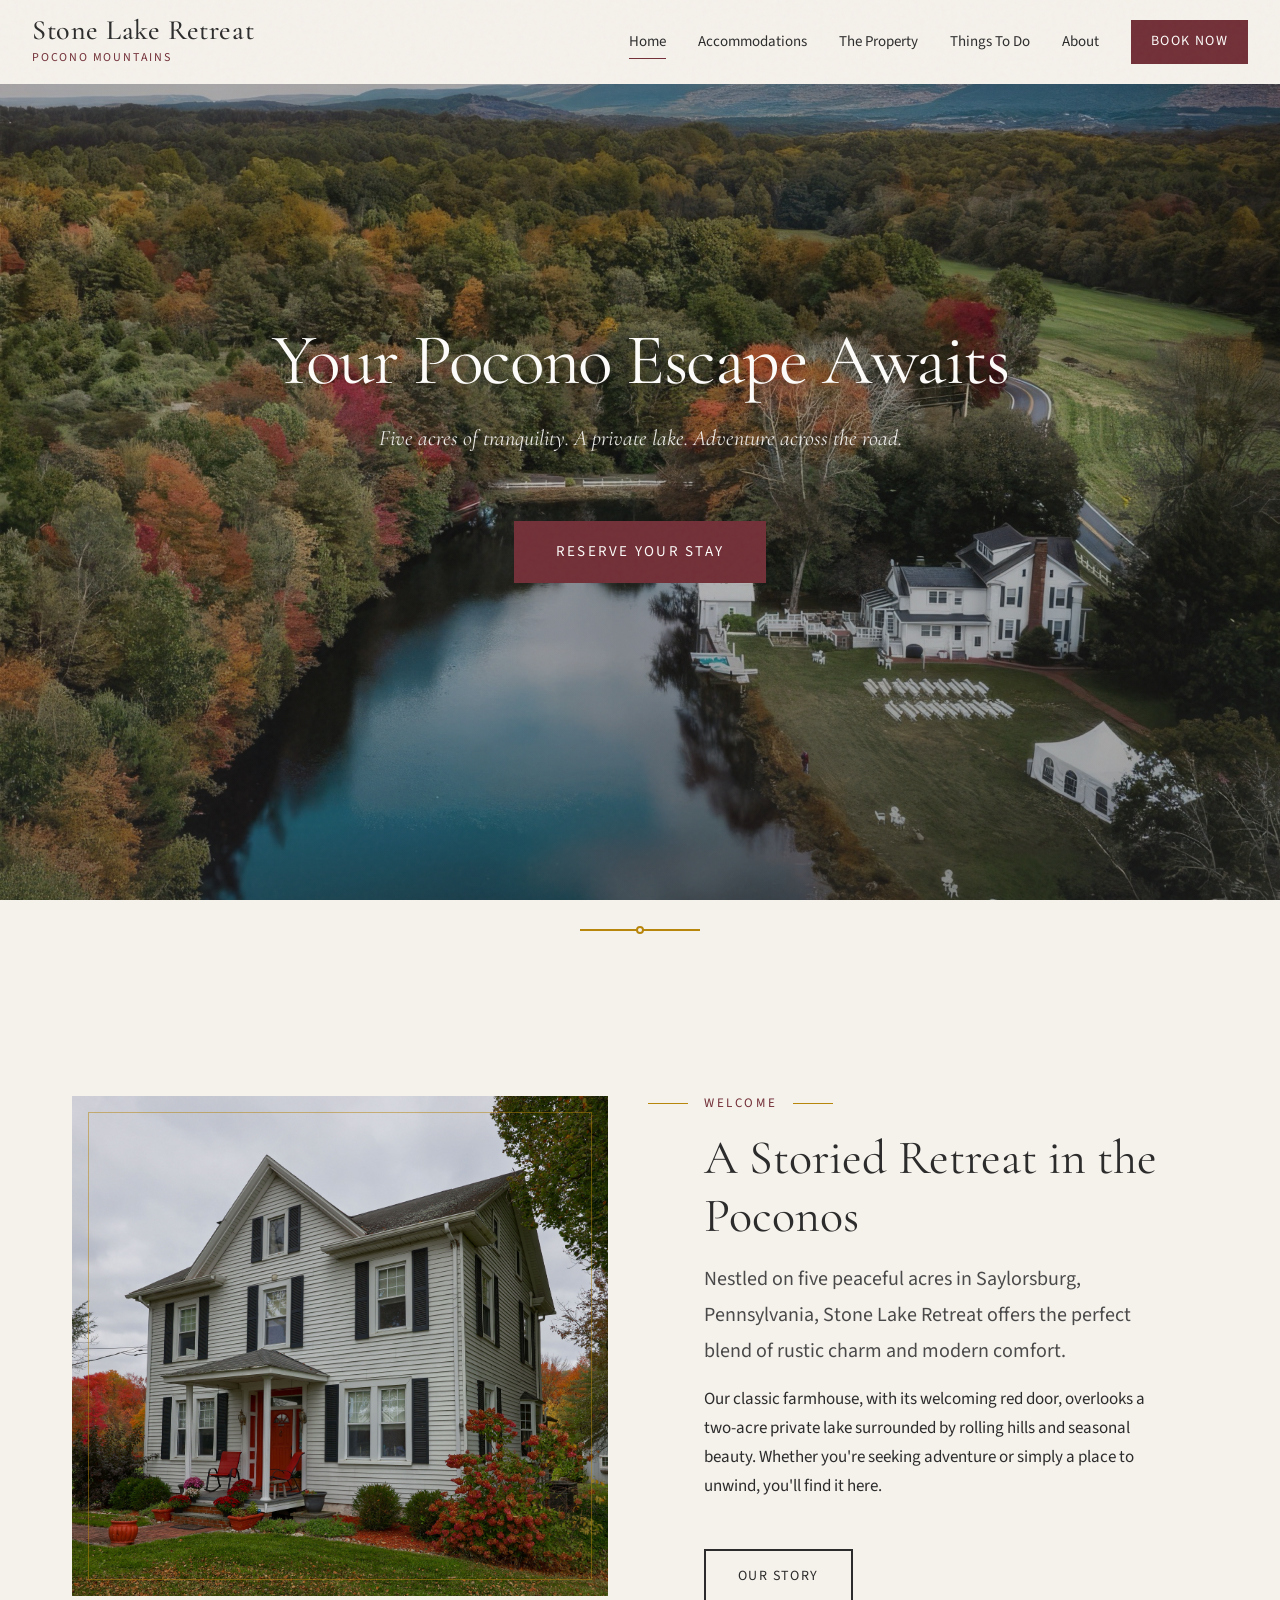
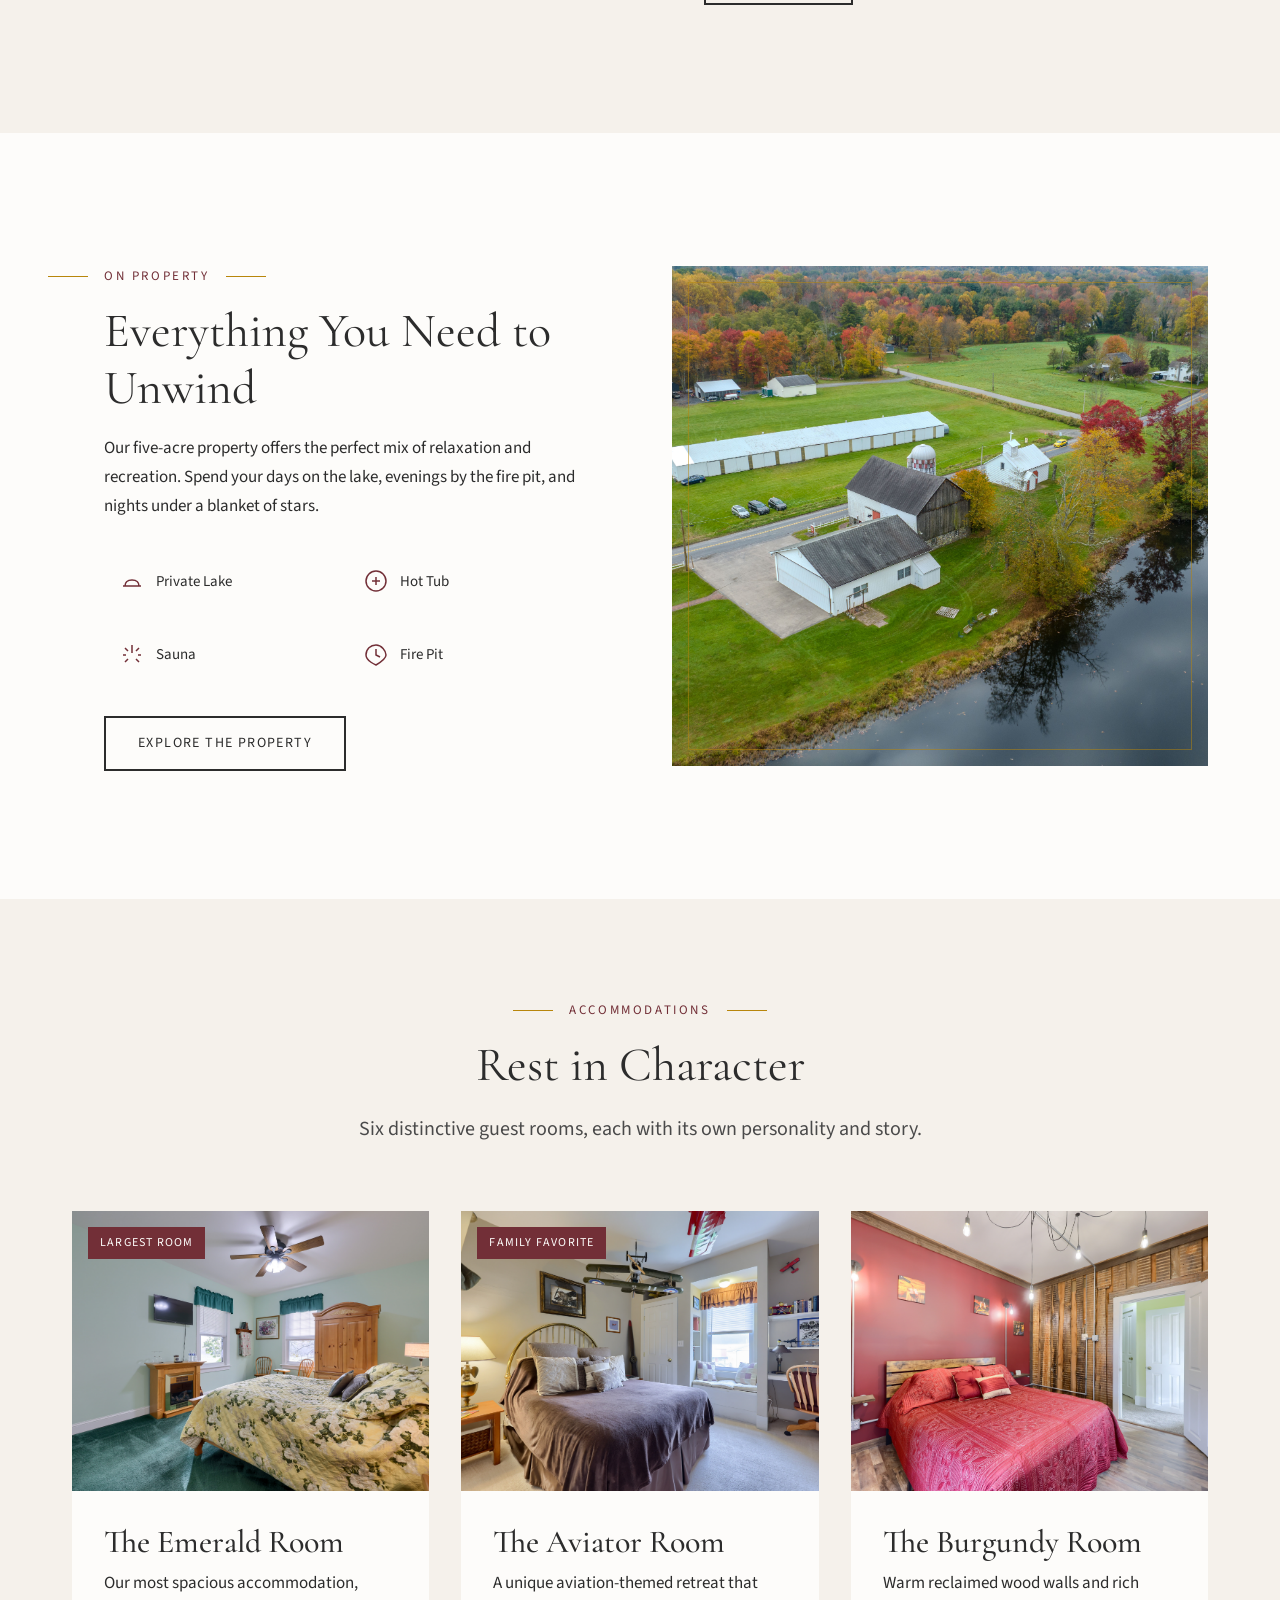
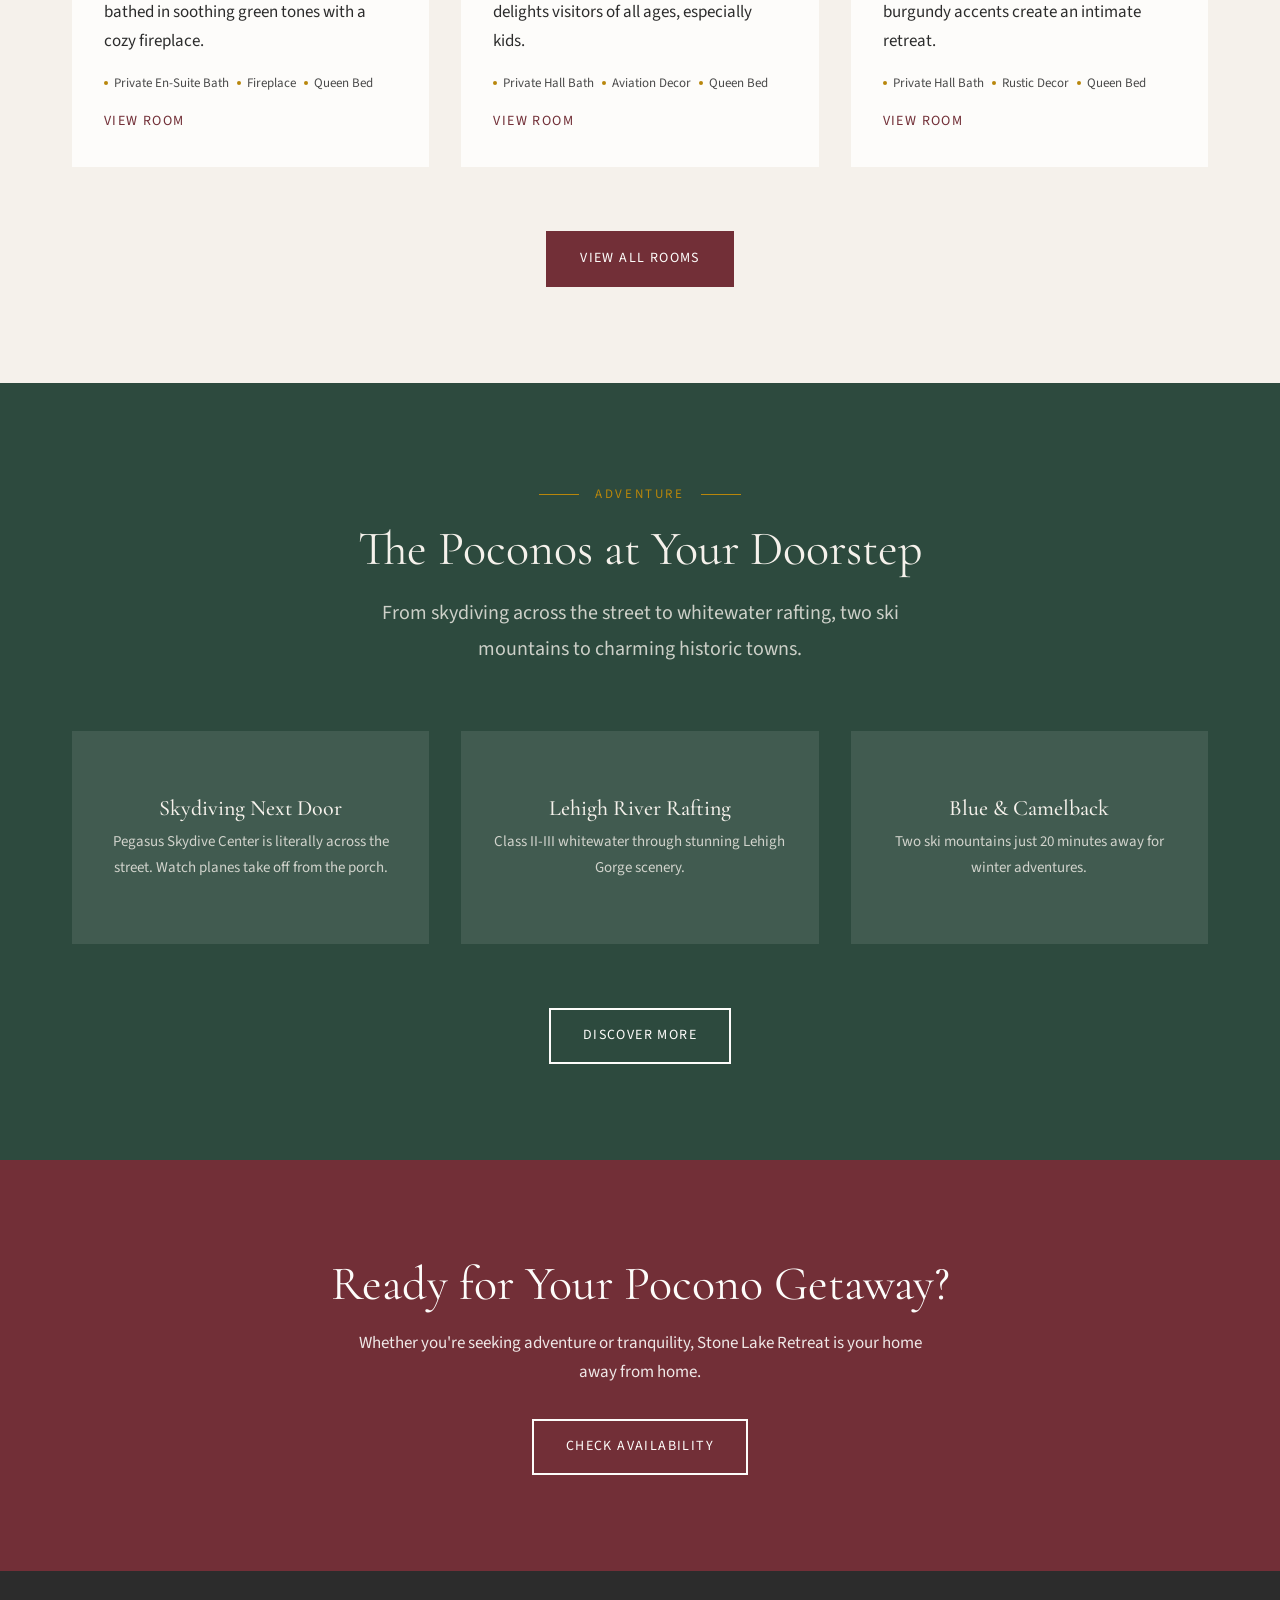
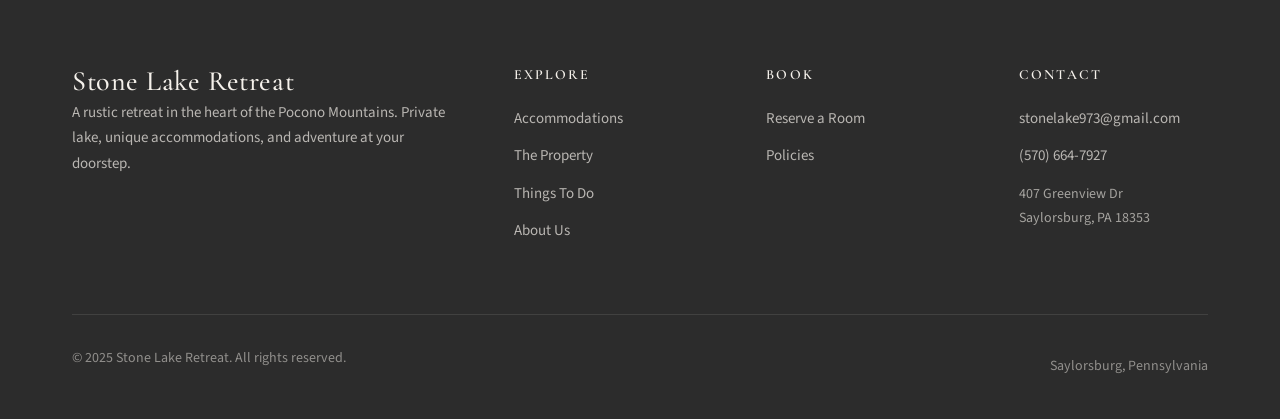
==== commit 3a305888: "Update contact info and remove room pricing - Phone: (973) 508-2079 → (570) 664-7927 - Email: enjoy@" ====
--- a/index.html
+++ b/index.html
@@ -263,8 +263,8 @@
 
         <div class="footer-col">
           <h4>Contact</h4>
-          <a href="mailto:enjoy@stonelakeretreat.com">enjoy@stonelakeretreat.com</a>
-          <a href="tel:+19735082079">(973) 508-2079</a>
+          <a href="mailto:stonelake973@gmail.com">stonelake973@gmail.com</a>
+          <a href="tel:+15706647927">(570) 664-7927</a>
           <p style="margin-top: 0.5rem; font-size: 0.875rem; color: rgba(245,241,235,0.6);">
             407 Greenview Dr<br>
             Saylorsburg, PA 18353
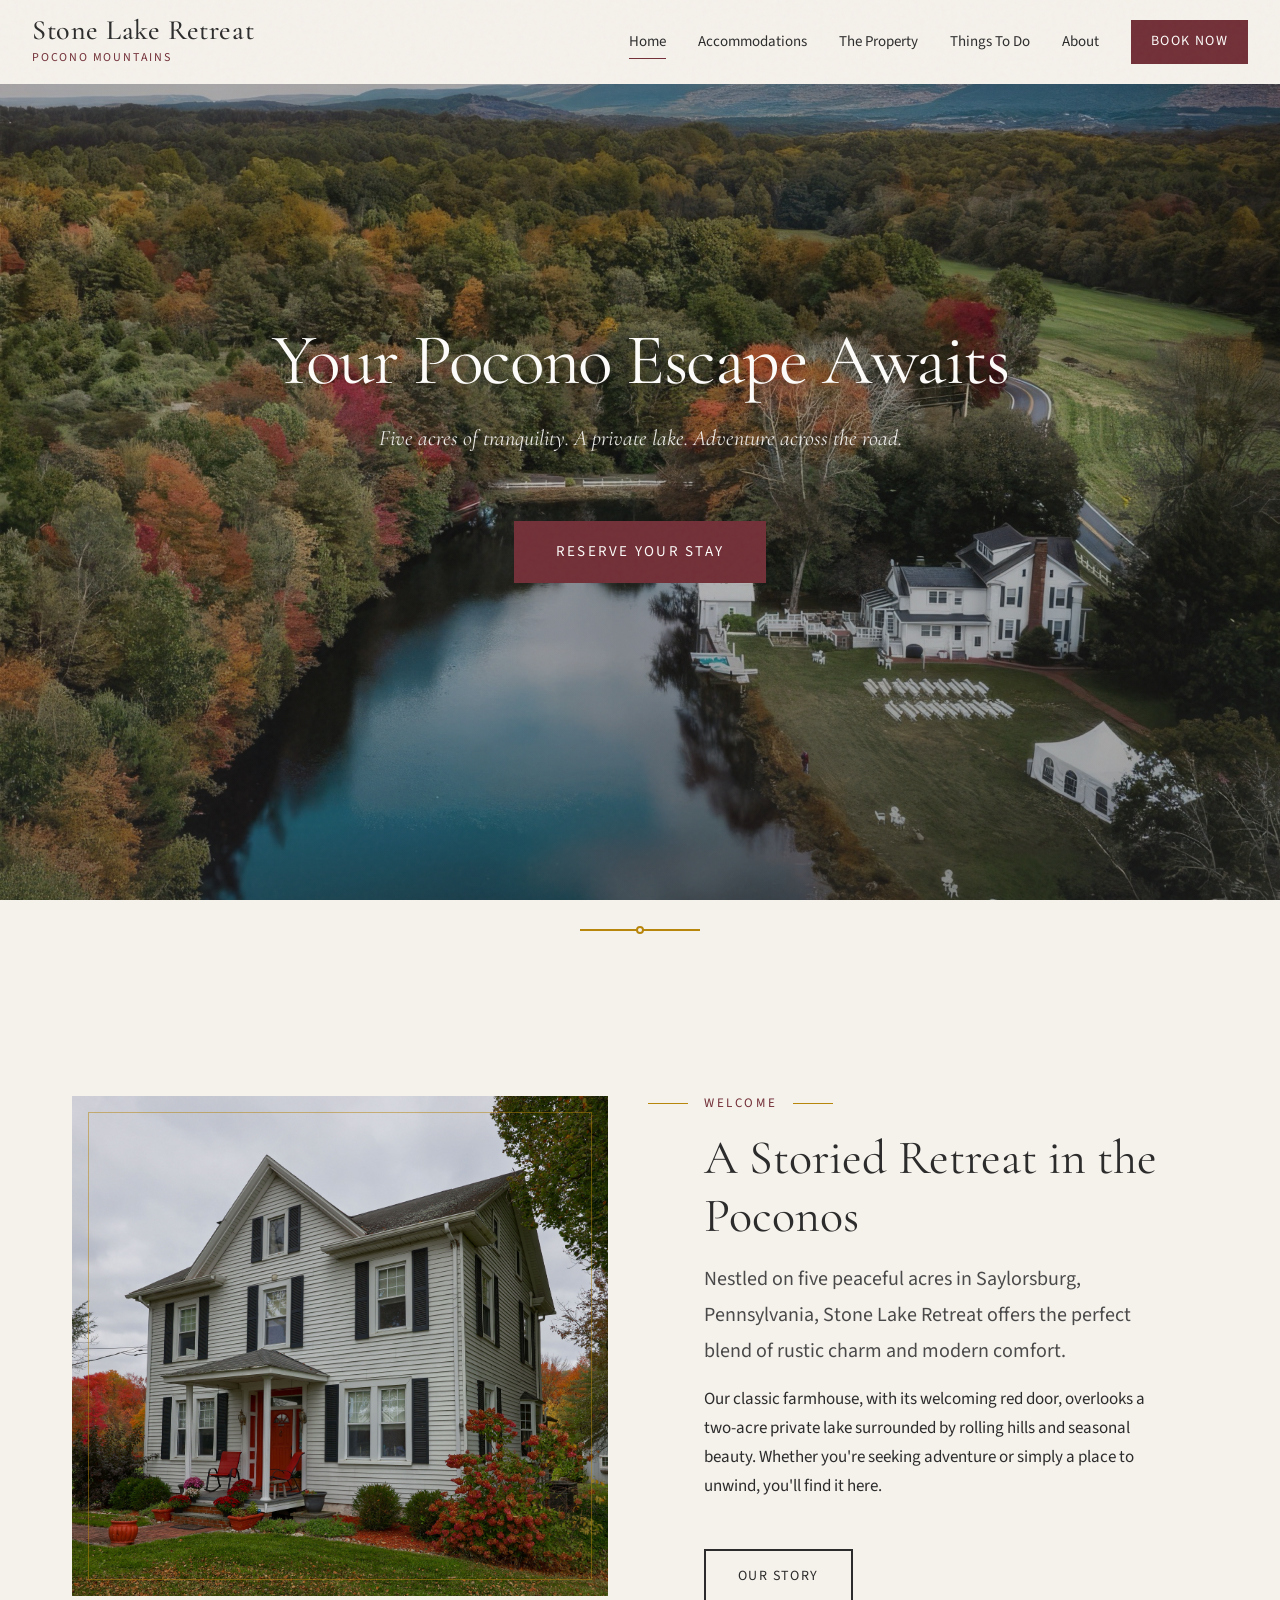
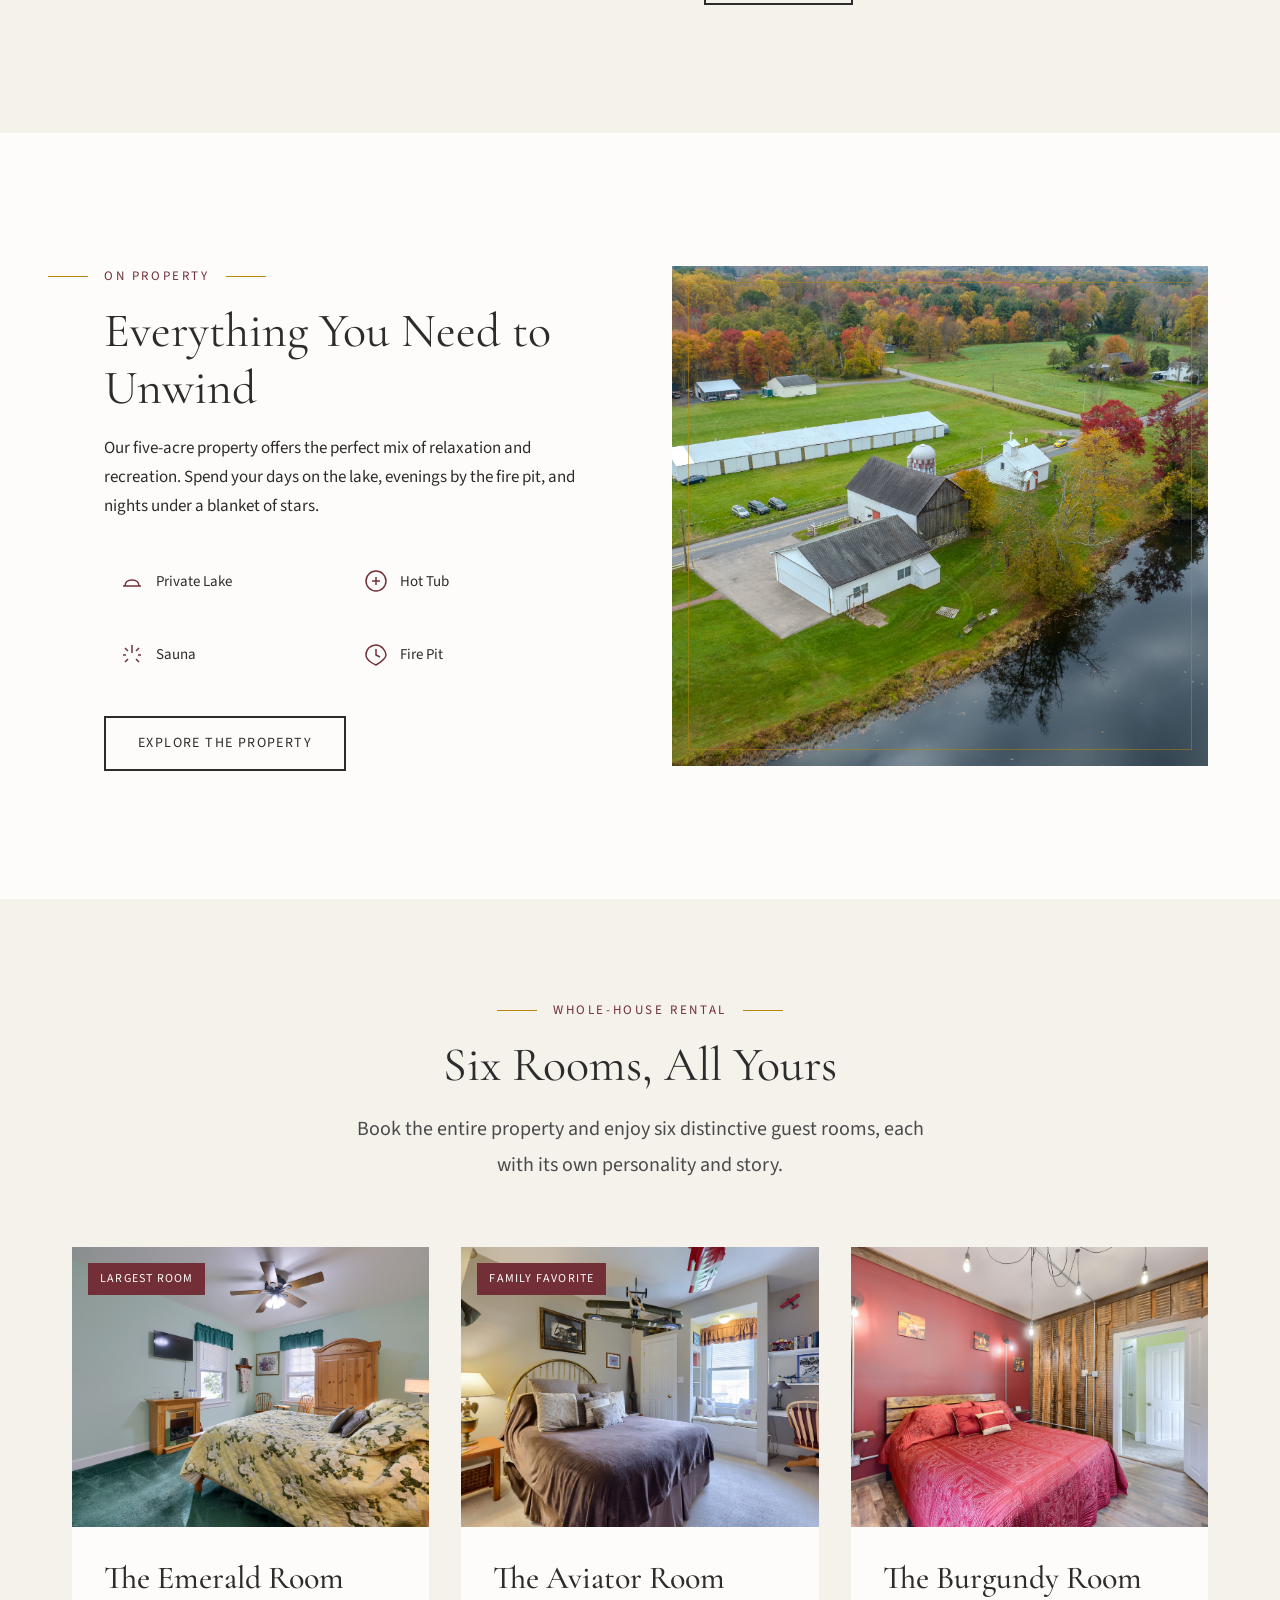
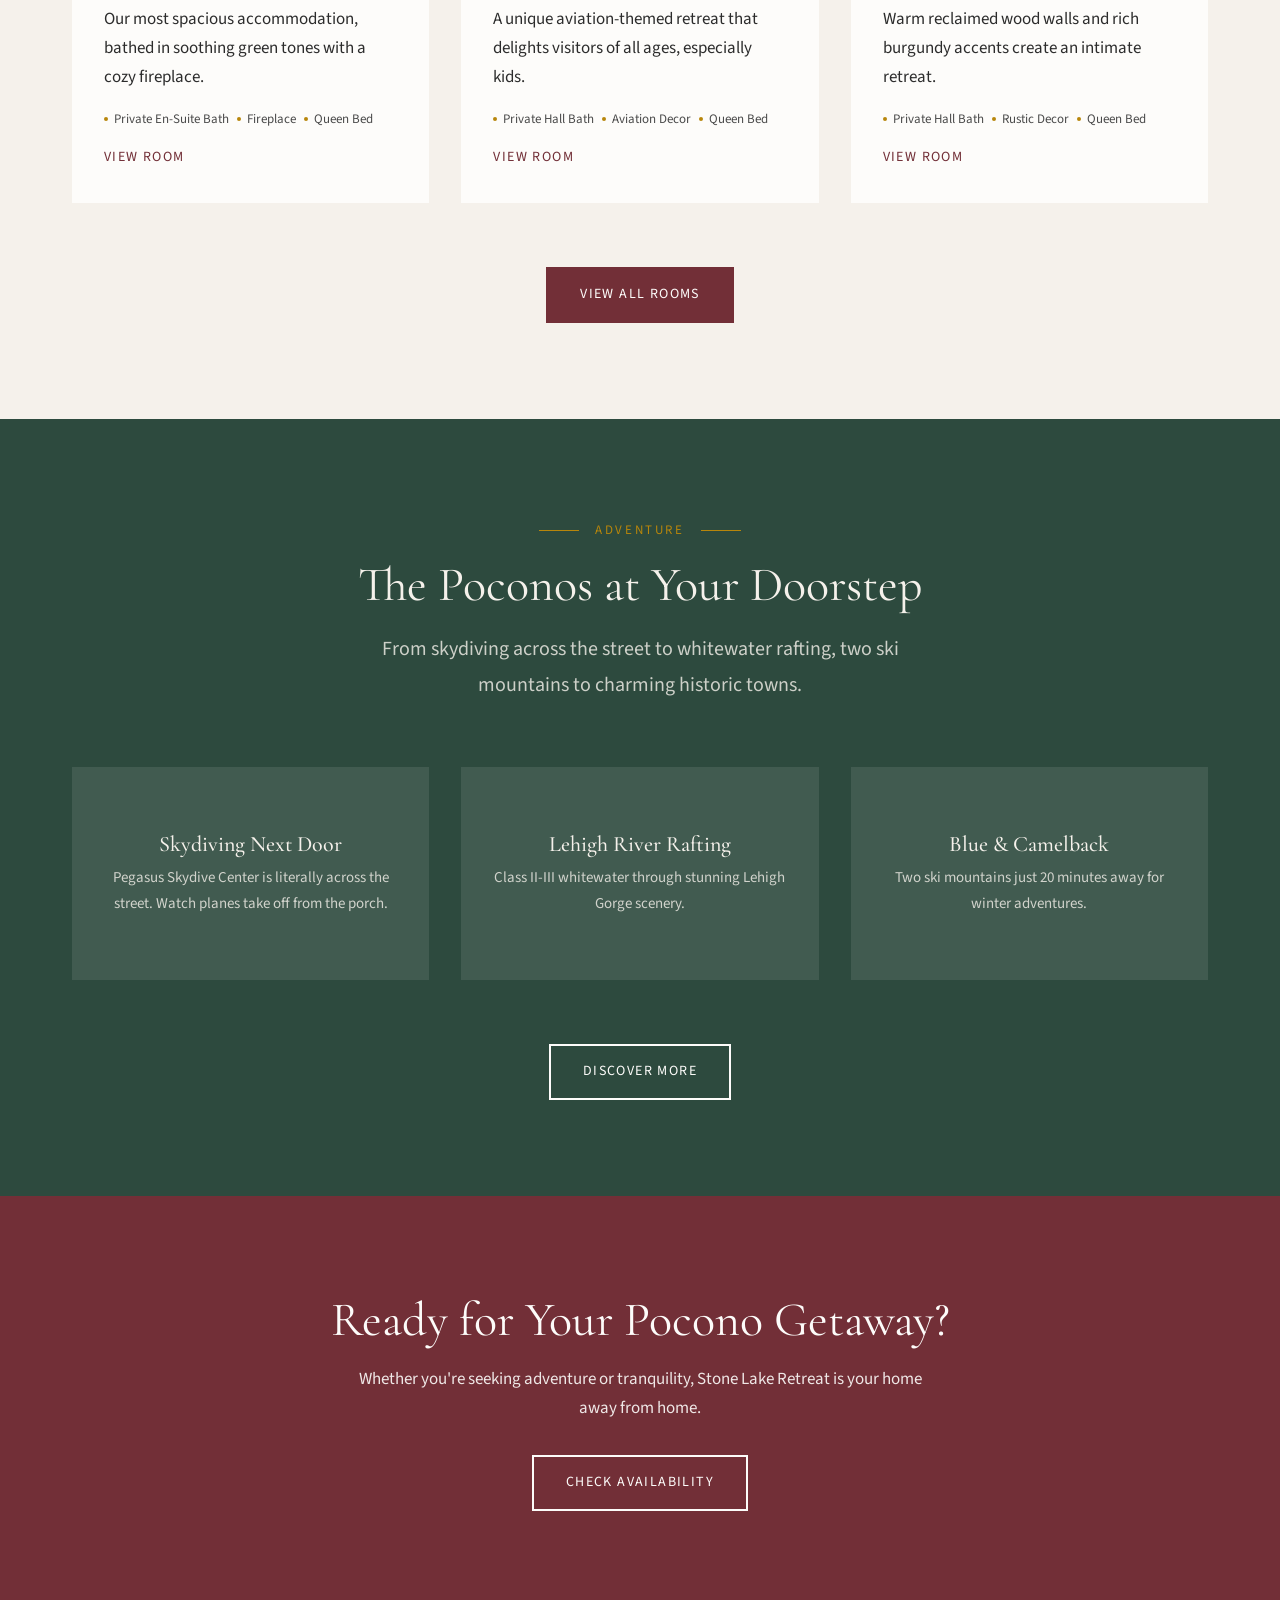
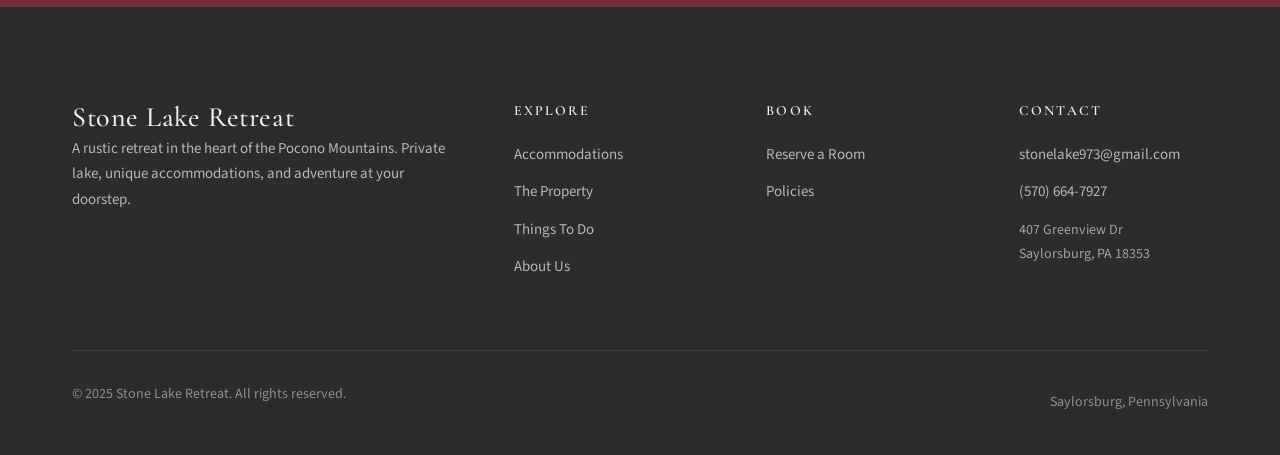
==== commit f19fb551: "Switch reservations to Evolve whole-house rental Replace the custom booking form with links to our E" ====
--- a/index.html
+++ b/index.html
@@ -39,7 +39,7 @@
         <a href="property.html" class="nav-link">The Property</a>
         <a href="things-to-do.html" class="nav-link">Things To Do</a>
         <a href="about.html" class="nav-link">About</a>
-        <a href="book.html" class="nav-link nav-cta">Book Now</a>
+        <a href="https://evolve.com/vacation-rentals/us/pa/saylorsburg/579409" target="_blank" rel="noopener" class="nav-link nav-cta">Book Now</a>
       </nav>
     </div>
   </header>
@@ -53,7 +53,7 @@
     <div class="hero-content">
       <h1>Your Pocono Escape Awaits</h1>
       <p class="hero-subtitle">Five acres of tranquility. A private lake. Adventure across the road.</p>
-      <a href="book.html" class="hero-cta">Reserve Your Stay</a>
+      <a href="https://evolve.com/vacation-rentals/us/pa/saylorsburg/579409" target="_blank" rel="noopener" class="hero-cta">Reserve Your Stay</a>
     </div>
   </section>
 
@@ -133,9 +133,9 @@
   <section class="section">
     <div class="container">
       <div class="section-header reveal">
-        <span class="section-label">Accommodations</span>
-        <h2>Rest in Character</h2>
-        <p class="lead" style="max-width: 600px; margin: var(--space-sm) auto 0;">Six distinctive guest rooms, each with its own personality and story.</p>
+        <span class="section-label">Whole-House Rental</span>
+        <h2>Six Rooms, All Yours</h2>
+        <p class="lead" style="max-width: 600px; margin: var(--space-sm) auto 0;">Book the entire property and enjoy six distinctive guest rooms, each with its own personality and story.</p>
       </div>
 
       <div class="rooms-grid">
@@ -234,7 +234,7 @@
     <div class="container reveal">
       <h2>Ready for Your Pocono Getaway?</h2>
       <p>Whether you're seeking adventure or tranquility, Stone Lake Retreat is your home away from home.</p>
-      <a href="book.html" class="btn btn-outline-white">Check Availability</a>
+      <a href="https://evolve.com/vacation-rentals/us/pa/saylorsburg/579409" target="_blank" rel="noopener" class="btn btn-outline-white">Check Availability</a>
     </div>
   </section>
 
@@ -257,7 +257,7 @@
 
         <div class="footer-col">
           <h4>Book</h4>
-          <a href="book.html">Reserve a Room</a>
+          <a href="https://evolve.com/vacation-rentals/us/pa/saylorsburg/579409" target="_blank" rel="noopener">Reserve a Room</a>
           <a href="book.html#policies">Policies</a>
         </div>
 
